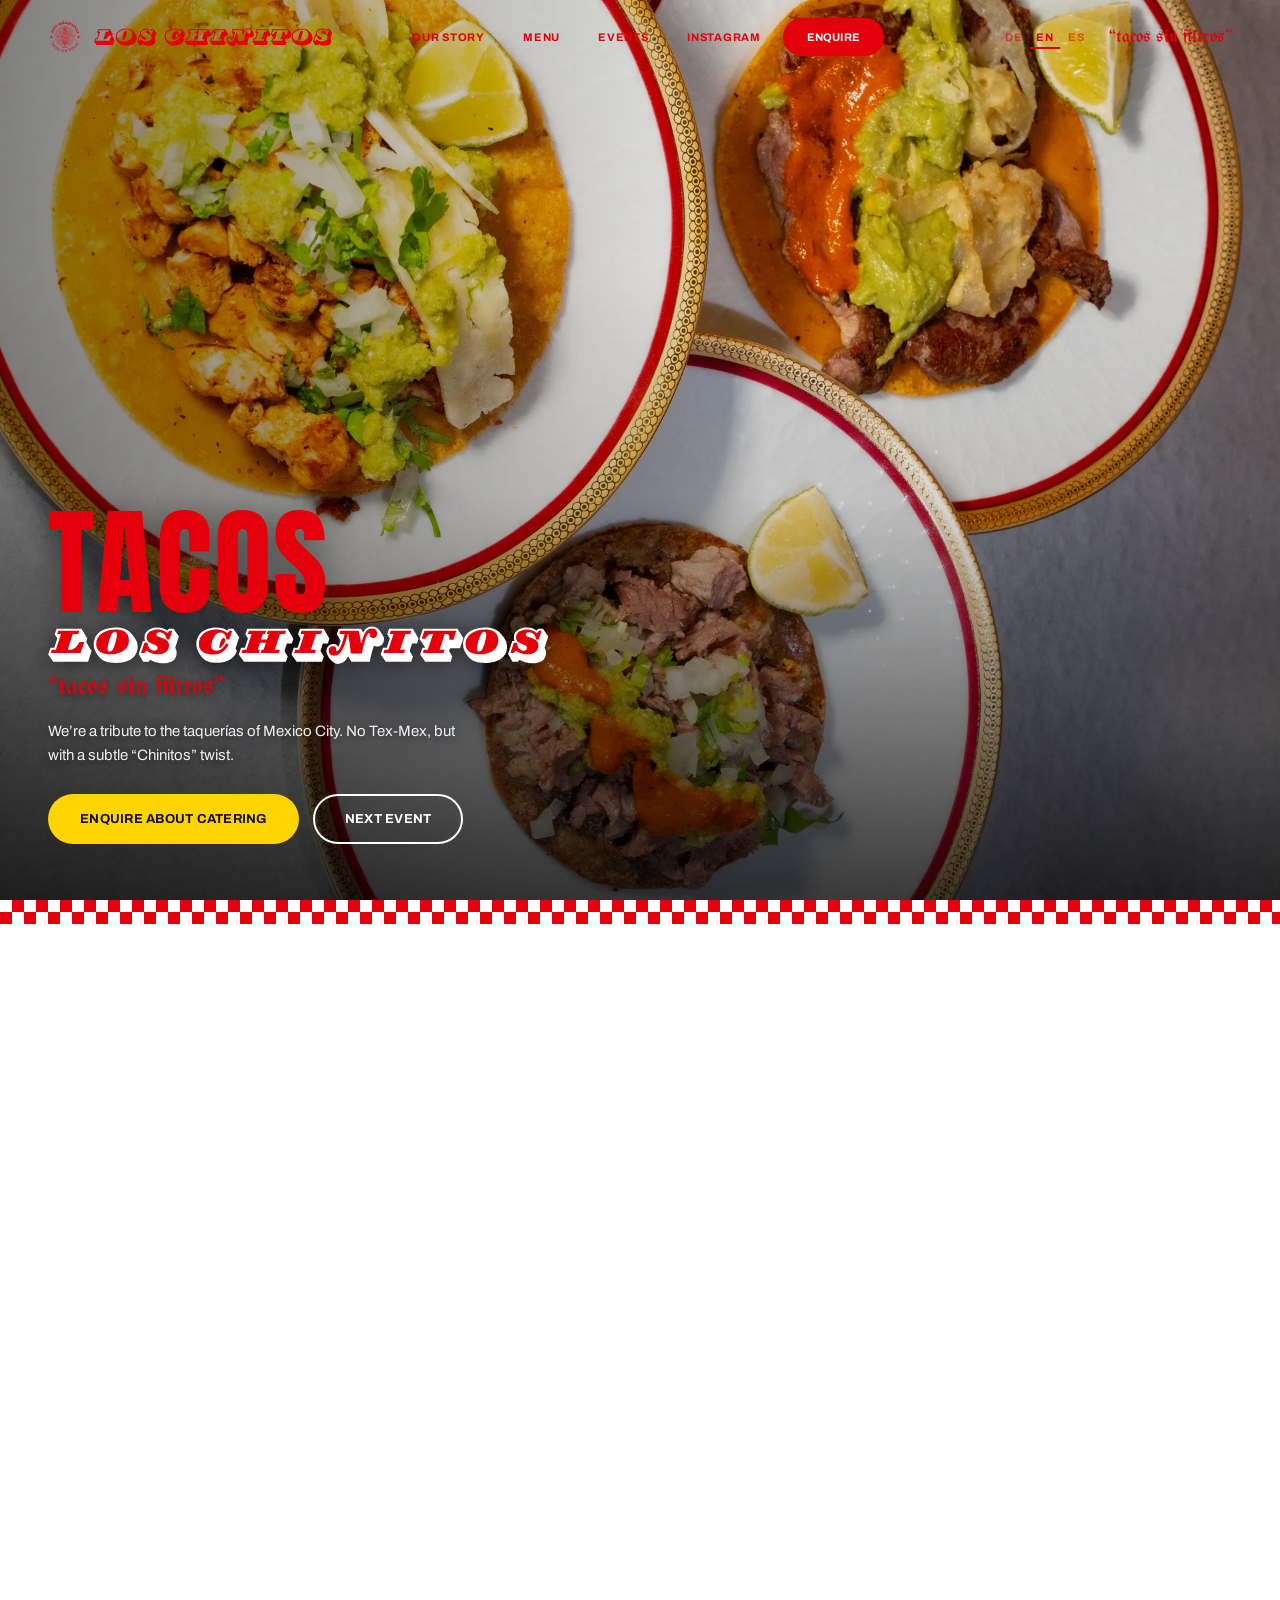
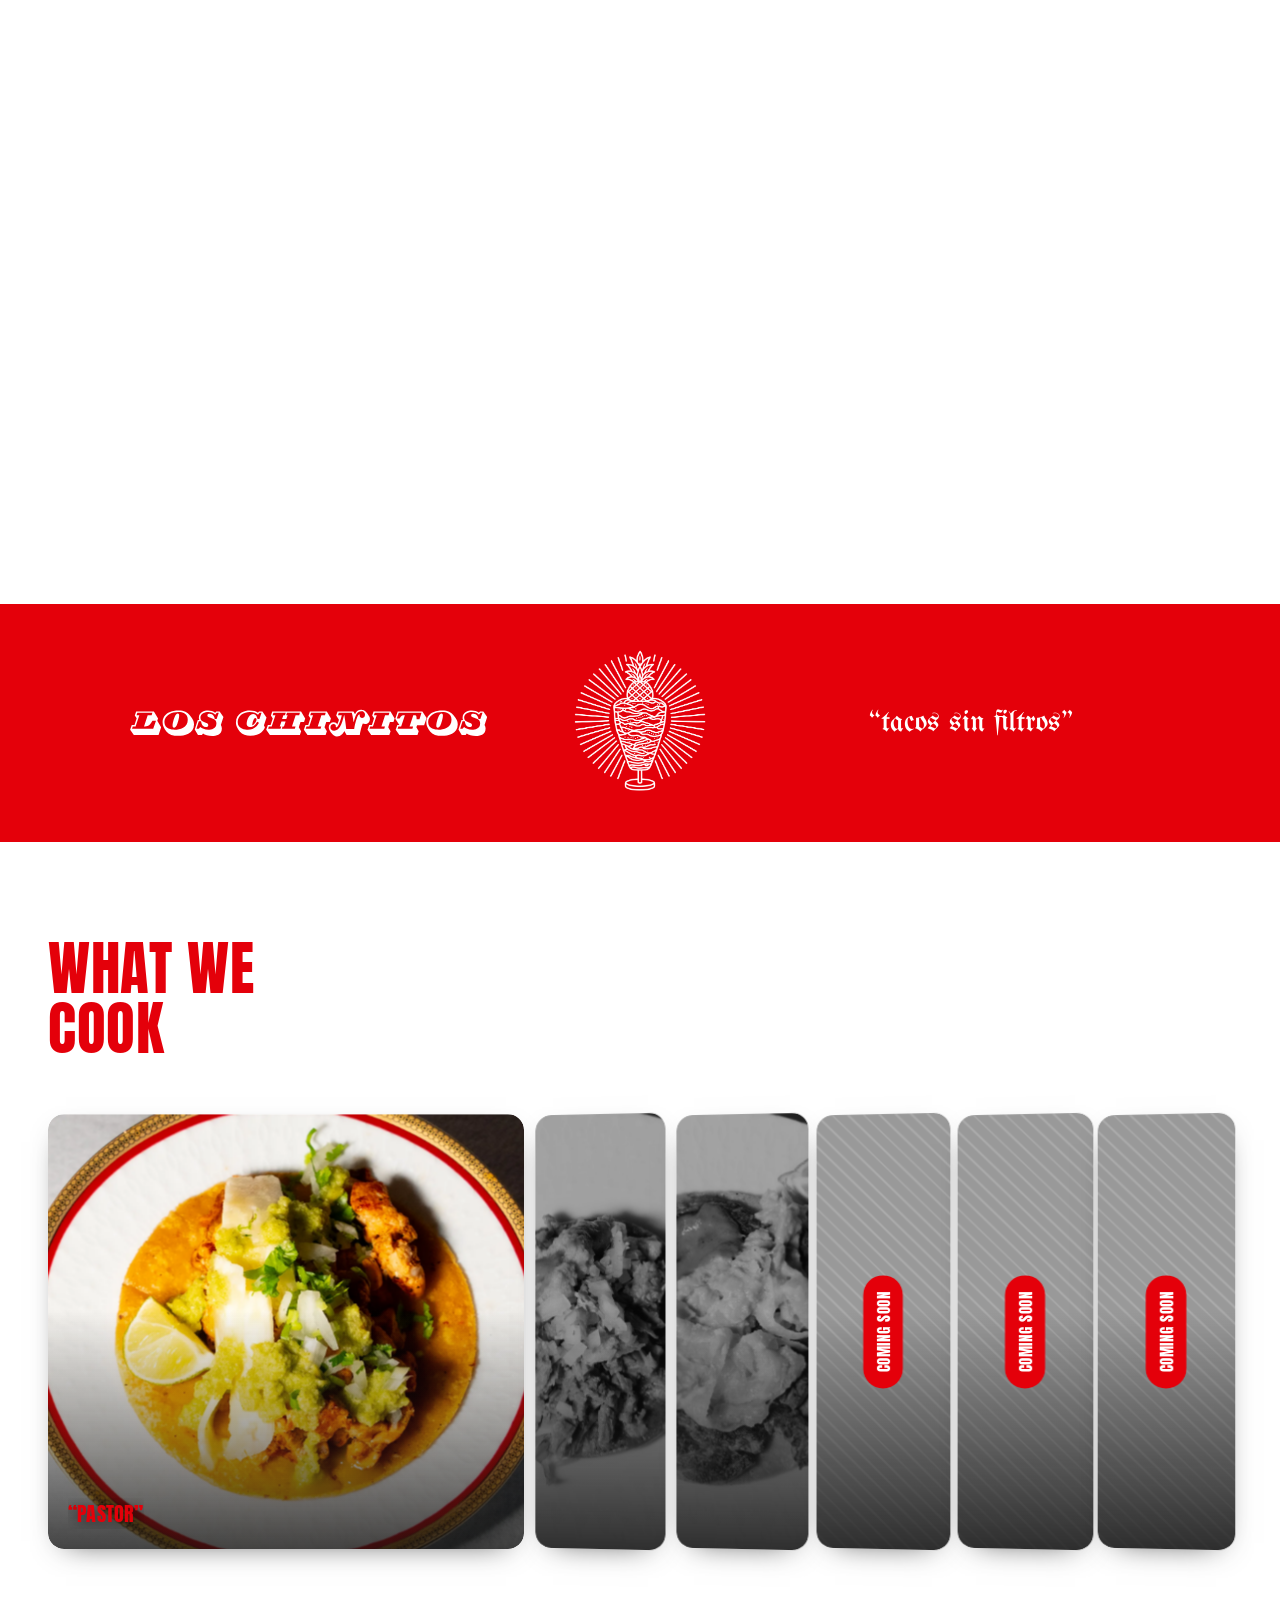
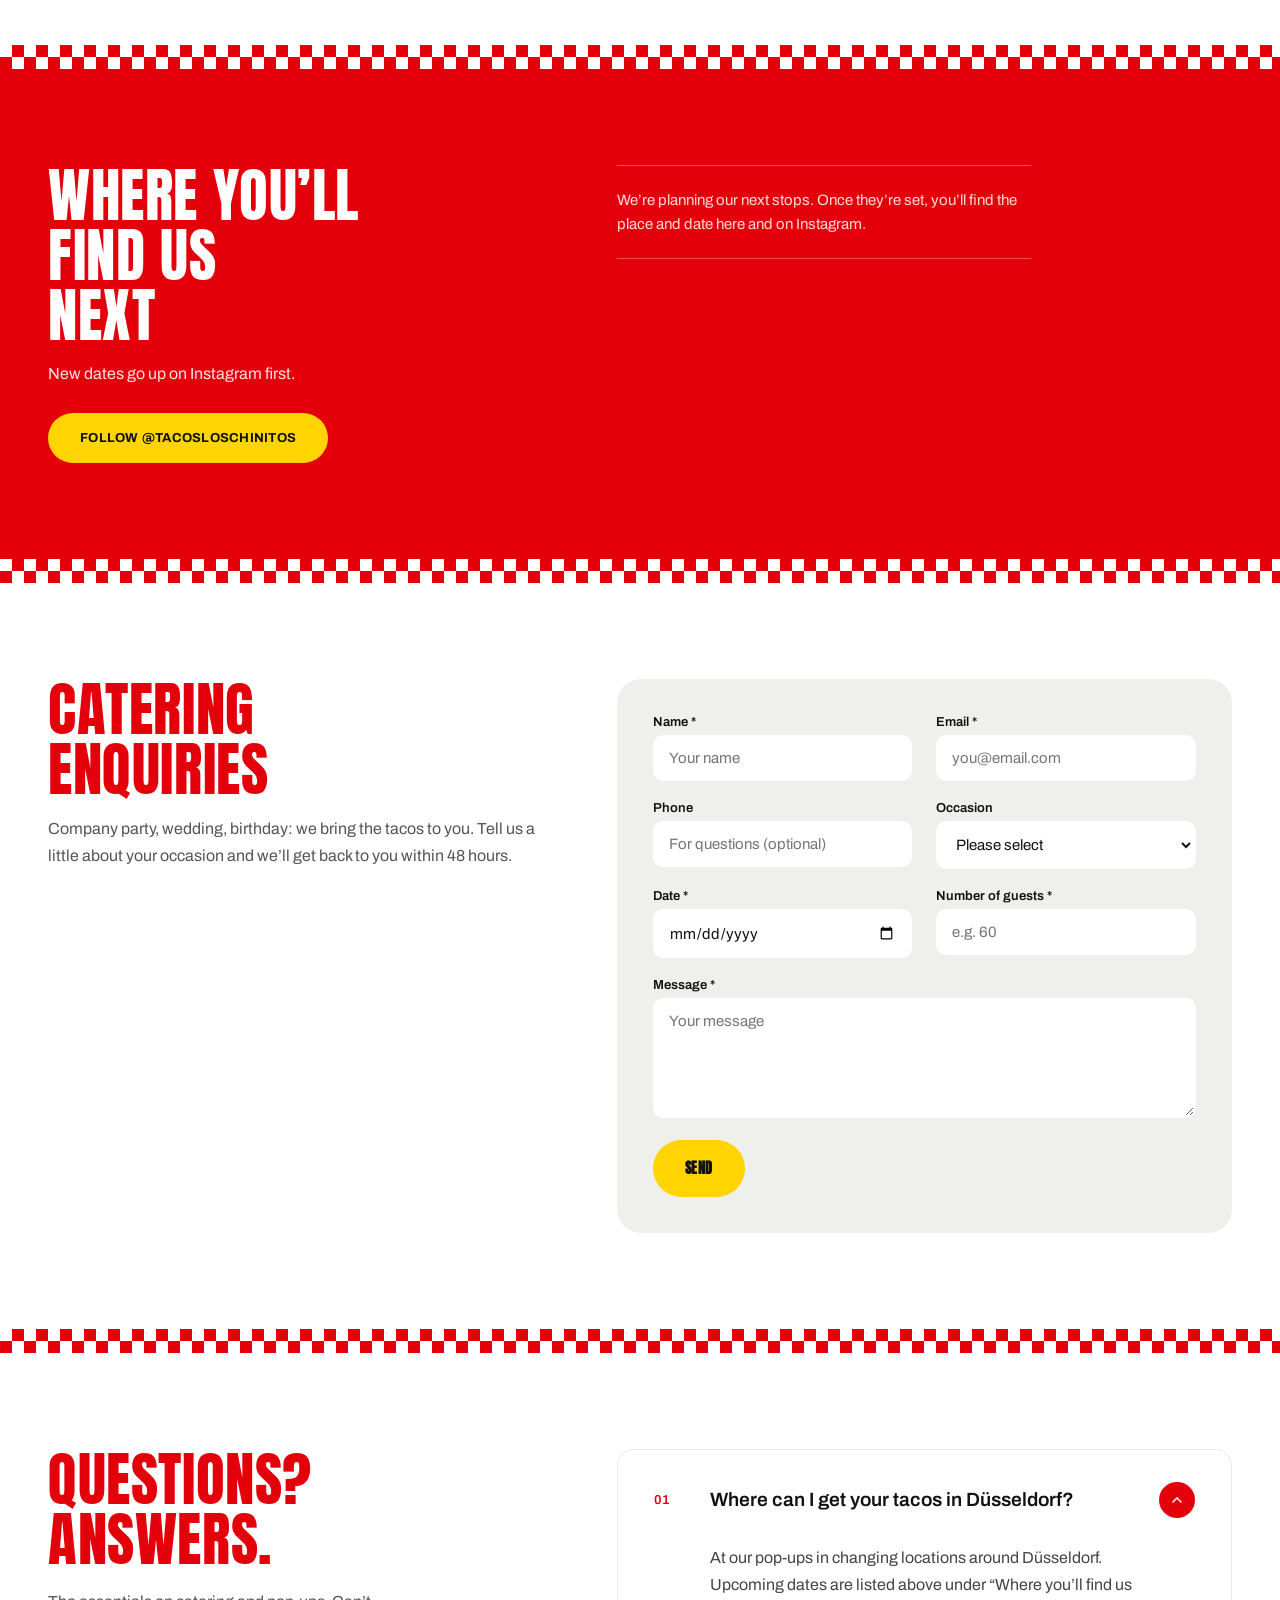
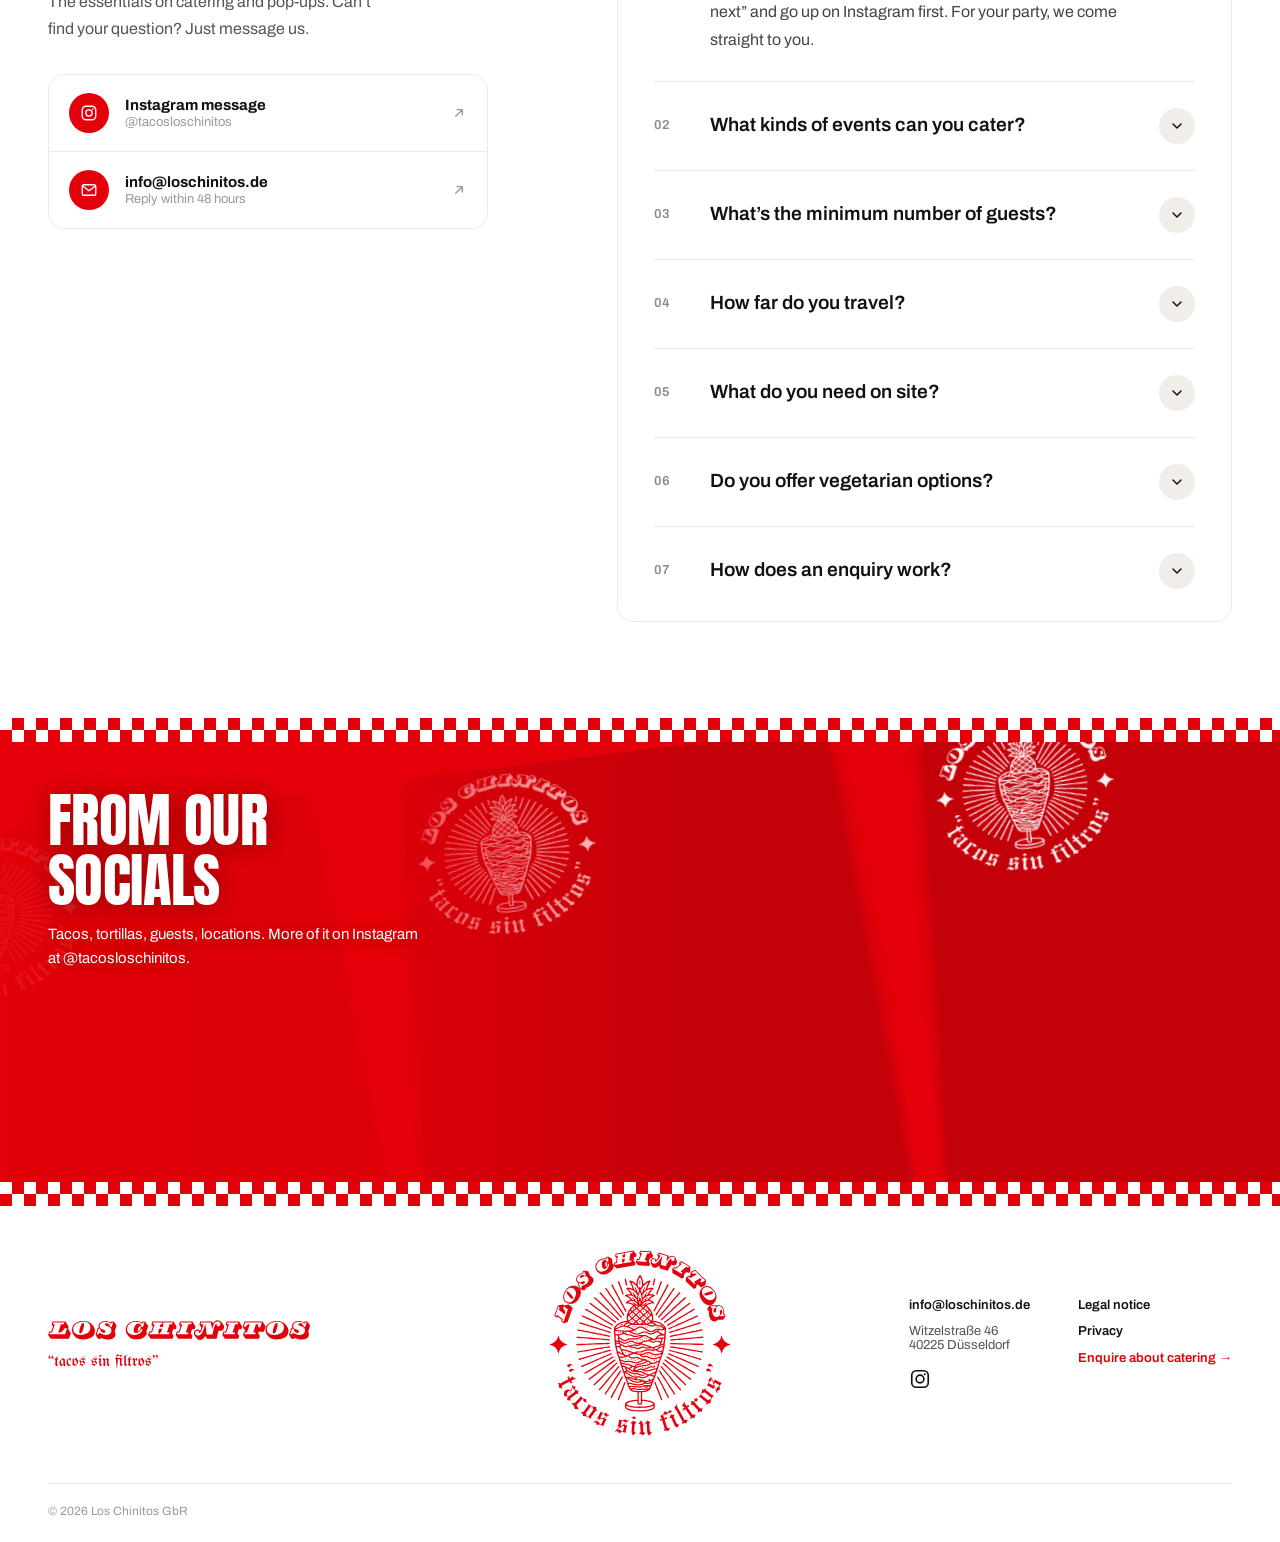
==== en/index.html @ fe1423bf "Taco photo hero and gallery, live events and Instagram, privacy, SEO and EN/ES pages - Hero video re" ====
<!DOCTYPE html>
<!-- GENERATED by tools/build-lang-pages.js from index.html + js/i18n.js. Do not edit by hand. -->

<html lang="en" data-page-lang="en">
<head>
<meta charset="UTF-8" />
<meta name="viewport" content="width=device-width, initial-scale=1.0" />
<title>Tacos in Düsseldorf — Los Chinitos | Pop-ups &amp; Catering</title>
<meta name="description" content="Tacos in Düsseldorf, inspired by the taquerías of Mexico City: Los Chinitos brings al pastor, suadero and ribeye gaonera to pop-ups and to your party. No Tex-Mex. Book catering now." />

<link rel="icon" type="image/svg+xml" href="../logo-icon.svg" />
<link rel="icon" type="image/png" sizes="32x32" href="../favicon-32.png" />
<link rel="apple-touch-icon" sizes="180x180" href="../apple-touch-icon.png" />
<meta name="theme-color" content="#E4000A" />
<link rel="canonical" href="https://loschinitos.de/en/" />
<link rel="alternate" hreflang="de" href="https://loschinitos.de/" />
<link rel="alternate" hreflang="en" href="https://loschinitos.de/en/" />
<link rel="alternate" hreflang="es" href="https://loschinitos.de/es/" />
<link rel="alternate" hreflang="x-default" href="https://loschinitos.de/" />

<meta property="og:type" content="website" />
<meta property="og:locale" content="en_GB" />
<meta property="og:site_name" content="Los Chinitos" />
<meta property="og:title" content="Tacos in Düsseldorf — Los Chinitos | Pop-ups &amp; Catering" />
<meta property="og:description" content="Tacos in Düsseldorf, inspired by the taquerías of Mexico City: Los Chinitos brings al pastor, suadero and ribeye gaonera to pop-ups and to your party. No Tex-Mex. Book catering now." />
<meta property="og:url" content="https://loschinitos.de/en/" />
<meta property="og:image" content="https://loschinitos.de/og-image.png" />
<meta property="og:image:width" content="1200" />
<meta property="og:image:height" content="630" />
<meta property="og:image:alt" content="Los Chinitos — Emblem und Schriftzug auf Rot" />
<meta name="twitter:card" content="summary_large_image" />

<link rel="stylesheet" href="../css/style.css" />
<script type="application/ld+json">
{
 "@context": "https://schema.org",
 "@type": [
  "Organization",
  "FoodEstablishment"
 ],
 "@id": "https://loschinitos.de/#org",
 "name": "Los Chinitos",
 "legalName": "Los Chinitos GbR",
 "slogan": "tacos sin filtros",
 "description": "Tacos in Düsseldorf, inspiriert von den Taquerías in Mexiko-Stadt. Los Chinitos macht Taco-Pop-ups an wechselnden Orten in Düsseldorf und Catering für Firmenfeiern, Hochzeiten und Geburtstage. Ohne Tex-Mex, mit einem subtilen „Chinitos“-Twist. Auf der Karte: Tacos al Pastor, Suadero und Ribeye Gaonera.",
 "url": "https://loschinitos.de/",
 "logo": "https://loschinitos.de/logo-emblem.png",
 "image": "https://loschinitos.de/og-image.png",
 "email": "info@loschinitos.de",
 "address": {
  "@type": "PostalAddress",
  "addressLocality": "Düsseldorf",
  "addressRegion": "NRW",
  "addressCountry": "DE"
 },
 "areaServed": {
  "@type": "City",
  "name": "Düsseldorf"
 },
 "knowsAbout": [
  "Tacos",
  "Tacos al Pastor",
  "Suadero",
  "Mexikanisches Essen",
  "Mexikanisches Street Food",
  "Taco-Catering",
  "Catering in Düsseldorf"
 ],
 "sameAs": [
  "https://www.instagram.com/tacosloschinitos/"
 ],
 "founder": [
  {
   "@type": "Person",
   "name": "Linh Tuan Tran"
  },
  {
   "@type": "Person",
   "name": "Mazlum Lale"
  },
  {
   "@type": "Person",
   "name": "Thanh-Ton Pham"
  }
 ],
 "servesCuisine": [
  "Mexikanisch",
  "Tacos",
  "Street Food"
 ]
}
</script>
<script type="application/ld+json">
{
 "@context": "https://schema.org",
 "@type": "FAQPage",
 "mainEntity": [
  {
   "@type": "Question",
   "name": "Where can I get your tacos in Düsseldorf?",
   "acceptedAnswer": {
    "@type": "Answer",
    "text": "At our pop-ups in changing locations around Düsseldorf. Upcoming dates are listed above under “Where you’ll find us next” and go up on Instagram first. For your party, we come straight to you."
   }
  },
  {
   "@type": "Question",
   "name": "What kinds of events can you cater?",
   "acceptedAnswer": {
    "@type": "Answer",
    "text": "Company parties, weddings, birthdays, festivals and private celebrations. Tell us what you’re planning and we’ll work out which format fits best."
   }
  },
  {
   "@type": "Question",
   "name": "What’s the minimum number of guests?",
   "acceptedAnswer": {
    "@type": "Answer",
    "text": "There’s no fixed minimum. Small get-together or big party: tell us how many guests are coming and we’ll suggest the right format."
   }
  },
  {
   "@type": "Question",
   "name": "How far do you travel?",
   "acceptedAnswer": {
    "@type": "Answer",
    "text": "We’re based in Düsseldorf and happy to come to the surrounding area. For longer distances just ask, and we’ll sort out travel and costs together."
   }
  },
  {
   "@type": "Question",
   "name": "What do you need on site?",
   "acceptedAnswer": {
    "@type": "Answer",
    "text": "A level pitch for our stand, a power connection and access for delivery. We’ll confirm the exact dimensions with you beforehand."
   }
  },
  {
   "@type": "Question",
   "name": "Do you offer vegetarian options?",
   "acceptedAnswer": {
    "@type": "Answer",
    "text": "Yes. Let us know in your enquiry how many guests eat vegetarian and we’ll plan for it from the start."
   }
  },
  {
   "@type": "Question",
   "name": "How does an enquiry work?",
   "acceptedAnswer": {
    "@type": "Answer",
    "text": "Fill in the form and we’ll get back to you within 48 hours with any questions and a quote. If everything fits, we confirm the date in writing."
   }
  }
 ],
 "inLanguage": "en"
}
</script>
</head>
<body id="top">

<div class="loading-wall" id="loading-wall" aria-hidden="true">
  <div class="panel panel-left"></div>
  <div class="panel panel-right"></div>
  <img class="loading-logo" src="../logo-icon.svg" alt="" />
</div>
<script>
  (function () {
    try {
      if (sessionStorage.getItem('lc-nav-home') === '1') {
        document.getElementById('loading-wall').classList.add('is-closed');
        sessionStorage.removeItem('lc-nav-home');
        window.__lcRevealWall = true;
      }
    } catch (e) { /* noop */ }
  })();
</script>

<header class="nav" id="site-nav">
  <div class="nav-inner">
    <a href="#top" class="nav-brand" aria-label="Los Chinitos — back to top" data-i18n-aria-label="nav.toTop">
      <img class="logo-icon" src="../logo-icon.svg" alt="" />
      <img class="logo-wordmark" src="../logo-wordmark.svg" alt="Los Chinitos" />
    </a>

    <div class="nav-center">
      <ul class="nav-links">
        <li><a href="#story" data-i18n="nav.story">Our story</a></li>
        <li><a href="#produkte" data-i18n="nav.products">Menu</a></li>
        <li><a href="#events" data-i18n="nav.events">Events</a></li>
        <li><a href="https://www.instagram.com/tacosloschinitos/" target="_blank" rel="noopener">Instagram</a></li>
      </ul>

      <div class="nav-cta">
        <a href="#anfragen" class="btn btn-anfragen" data-i18n="nav.cta">Enquire</a>
      </div>
    </div>

    <div class="nav-right">
      <div class="lang-switch hide-on-mobile" role="group" aria-label="Language" data-i18n-aria-label="lang.label">
        <button type="button" data-lang="de" aria-pressed="true">DE</button>
        <button type="button" data-lang="en" aria-pressed="false">EN</button>
        <button type="button" data-lang="es" aria-pressed="false">ES</button>
      </div>
      <span class="nav-tagline script-tag quoted">tacos sin filtros</span>
      <button class="nav-toggle" aria-label="Open menu" data-i18n-aria-label="nav.menuOpen" aria-expanded="false">
        <span></span><span></span><span></span>
      </button>
    </div>
  </div>

  <nav class="nav-mobile-panel" aria-label="Mobile navigation" data-i18n-aria-label="nav.mobile">
    <a href="#story" data-i18n="nav.story">Our story</a>
    <a href="#produkte" data-i18n="nav.products">Menu</a>
    <a href="#events" data-i18n="nav.events">Events</a>
    <a href="https://www.instagram.com/tacosloschinitos/" target="_blank" rel="noopener">Instagram</a>
    <a href="#anfragen" class="btn btn-white" data-i18n="nav.cta">Enquire</a>
    <div class="lang-switch" role="group" aria-label="Language" data-i18n-aria-label="lang.label">
      <button type="button" data-lang="de" aria-pressed="true">DE</button>
      <button type="button" data-lang="en" aria-pressed="false">EN</button>
      <button type="button" data-lang="es" aria-pressed="false">ES</button>
    </div>
  </nav>
</header>

<!-- ============ HERO ============ -->
<section class="hero" id="hero">
  <picture>
    <source media="(max-width: 700px)" srcset="../hero-tacos-mobile.webp" />
    <img class="hero-media" src="../hero-tacos.webp" alt="Three tacos seen from above on red-rimmed china plates: taco al pastor, ribeye gaonera and suadero with onion, cilantro, salsa and lime – Los Chinitos, tacos from Düsseldorf" data-i18n-alt="img.hero" width="2400" height="1350" fetchpriority="high" />
  </picture>
  <div class="hero-scrim"></div>
  <div class="hero-inner">
    <div class="hero-card">
      <!-- one H1 = "Tacos – Los Chinitos": headline word + wordmark, same look as before -->
      <h1 class="hero-title"><span class="hero-title-main">TACOS</span><img class="hero-wordmark" src="../logo-wordmark-inverse.svg" alt="– Los Chinitos" /></h1>
      <span class="hero-tagline script-tag quoted">tacos sin filtros</span>
      <p data-i18n="hero.text">We’re a tribute to the taquerías of Mexico City. No Tex-Mex, but with a subtle “Chinitos” twist.</p>
      <div class="hero-actions">
        <a href="#anfragen" class="btn btn-yellow" data-i18n="hero.ctaCatering">Enquire about catering</a>
        <a href="#events" class="btn btn-outline-white" data-i18n="hero.ctaEvent">Next event</a>
      </div>
    </div>
  </div>
</section>

<div id="story" class="divider" role="presentation"></div>

<!-- ============ STORY ============ -->
<div id="story-container">
  <div id="story-sticky">
    <div class="story-inner">
      <div class="story-grid">

        <div class="story-badge-slot">
          <div class="story-badge" data-badge="left">
            <div class="story-badge-inner">
              <div class="story-badge-pulse">
                <img src="../logo-rays.svg" alt="" />
                <img src="../logo-trompo.svg" alt="" />
              </div>
              <img src="../logo-ring.svg" alt="" class="story-badge-ring cw" />
            </div>
          </div>
          <div class="story-text" data-story="left">
            <h2 data-i18n="story.leftH">It didn’t start with a business plan</h2>
            <p data-i18n="story.leftP">It all began in Mexico’s capital, Ciudad de México. On a Monday lunchtime at the Mercado de La Merced. With three tacos al pastor each. The very first bite won us over so completely that we knew we had to share it with you.</p>
          </div>
        </div>

        <div class="story-img-block" data-story="img">
          <img src="../founders-story.webp" loading="lazy" decoding="async" width="1600" height="2000" alt="The three founders of Los Chinitos, Toni, Linh and Mato, in front of red rays and the lettering “We are Los Chinitos”" data-i18n-alt="story.imgAlt" />
          <div class="story-names">
            <span class="quoted">TONI</span>
            <span class="quoted">LINH</span>
            <span class="quoted">MATO</span>
          </div>
        </div>

        <div class="story-badge-slot">
          <div class="story-badge" data-badge="right">
            <div class="story-badge-inner">
              <div class="story-badge-pulse">
                <img src="../logo-rays.svg" alt="" />
                <img src="../logo-trompo.svg" alt="" />
              </div>
              <img src="../logo-ring.svg" alt="" class="story-badge-ring ccw" />
            </div>
          </div>
          <div class="story-text" data-story="right">
            <h2 data-i18n-html="story.rightH">In this city they called us <span class="quoted">CHINITOS</span></h2>
            <p data-i18n="story.rightP1">In Mexico, people with East Asian features are often jokingly called “chinitos”. It isn’t meant as an insult but as friendly teasing — almost a sign of belonging. Chinito became “compa”, and “compa” became “hermano”.</p>
            <p data-i18n="story.rightP2">Travelling through Mexico we didn’t just learn a huge amount about tacos — we were welcomed with open arms everywhere we went, and that has shaped us to this day. It’s exactly this warmth we want to pass on to you, in the form of our tacos.</p>
          </div>
        </div>

      </div>
    </div>
  </div>
</div>

<!-- ============ BRAND BAND ============ -->
<section class="brand-band">
  <div class="container">
    <div class="brand-band-item wordmark">
      <img src="../logo-wordmark.svg" alt="Los Chinitos" loading="lazy" />
    </div>
    <div class="brand-band-item emblem">
      <img src="../logo-emblem.webp" width="480" height="511" alt="Los Chinitos emblem: a trompo topped with a pineapple in a ring of rays" data-i18n-alt="img.emblem" loading="lazy" />
    </div>
    <div class="brand-band-item tagline-item">
      <span class="script-tag quoted">tacos sin filtros</span>
    </div>
  </div>
</section>

<!-- ============ PRODUKTE ============ -->
<section class="section-pad" id="produkte">
  <div class="container">
    <div class="produkte-intro">
      <h2 data-i18n-html="products.h">What we<br />cook</h2>
    </div>

    <div class="accordion-gallery" role="list" aria-label="Our menu" data-i18n-aria-label="products.galleryAria"
         data-default-index="0" data-expand-ratio="0.42" data-parallax="0.5" data-tilt="8" data-trigger="hover">
      <div class="ag-panel" role="listitem" tabindex="0" aria-label="Pastor">
        <span class="ag-panel__frame">
          <span class="ag-panel__media"><img src="../taco_pastor.webp" alt="Taco al pastor by Los Chinitos: marinated meat on a corn tortilla with onion, cilantro, green salsa and lime" data-i18n-alt="img.pastor" loading="lazy" draggable="false" /></span>
          <span class="ag-panel__overlay" aria-hidden="true"></span>
          <span class="ag-panel__dim" aria-hidden="true"></span>
        </span>
        <span class="ag-panel__label" aria-hidden="true"><span class="ag-panel__text quoted">Pastor</span></span>
      </div>
      <div class="ag-panel" role="listitem" tabindex="0" aria-label="Suadero">
        <span class="ag-panel__frame">
          <span class="ag-panel__media"><img src="../taco_suadero.webp" alt="Taco de suadero by Los Chinitos: tender, finely chopped beef on a corn tortilla with onion, cilantro, salsa and lime" data-i18n-alt="img.suadero" loading="lazy" draggable="false" /></span>
          <span class="ag-panel__overlay" aria-hidden="true"></span>
          <span class="ag-panel__dim" aria-hidden="true"></span>
        </span>
        <span class="ag-panel__label" aria-hidden="true"><span class="ag-panel__text quoted">Suadero</span></span>
      </div>
      <div class="ag-panel" role="listitem" tabindex="0" aria-label="Ribeye Gaonera">
        <span class="ag-panel__frame">
          <span class="ag-panel__media"><img src="../taco_ribeye.webp" alt="Taco de ribeye gaonera by Los Chinitos: ribeye steak on a corn tortilla with guacamole, salsa roja, grilled onions and lime" data-i18n-alt="img.ribeye" loading="lazy" draggable="false" /></span>
          <span class="ag-panel__overlay" aria-hidden="true"></span>
          <span class="ag-panel__dim" aria-hidden="true"></span>
        </span>
        <span class="ag-panel__label" aria-hidden="true"><span class="ag-panel__text quoted">Ribeye Gaonera</span></span>
      </div>
      <div class="ag-panel ag-panel--placeholder" role="listitem" tabindex="0" aria-label="Hongos al Ajillo">
        <span class="ag-panel__frame">
          <span class="ag-panel__media placeholder-fill"></span>
          <span class="ag-panel__soon" data-i18n="products.soon">Coming soon</span>
          <span class="ag-panel__overlay" aria-hidden="true"></span>
          <span class="ag-panel__dim" aria-hidden="true"></span>
        </span>
        <span class="ag-panel__label" aria-hidden="true"><span class="ag-panel__text quoted">Hongos al Ajillo</span></span>
      </div>
      <div class="ag-panel ag-panel--placeholder" role="listitem" tabindex="0" aria-label="Quesadilla">
        <span class="ag-panel__frame">
          <span class="ag-panel__media placeholder-fill"></span>
          <span class="ag-panel__soon" data-i18n="products.soon">Coming soon</span>
          <span class="ag-panel__overlay" aria-hidden="true"></span>
          <span class="ag-panel__dim" aria-hidden="true"></span>
        </span>
        <span class="ag-panel__label" aria-hidden="true"><span class="ag-panel__text quoted">Quesadilla</span></span>
      </div>
      <div class="ag-panel ag-panel--placeholder" role="listitem" tabindex="0" aria-label="Salsas">
        <span class="ag-panel__frame">
          <span class="ag-panel__media placeholder-fill"></span>
          <span class="ag-panel__soon" data-i18n="products.soon">Coming soon</span>
          <span class="ag-panel__overlay" aria-hidden="true"></span>
          <span class="ag-panel__dim" aria-hidden="true"></span>
        </span>
        <span class="ag-panel__label" aria-hidden="true"><span class="ag-panel__text quoted">Salsas</span></span>
      </div>
    </div>
  </div>
</section>

<div class="divider" role="presentation"></div>

<!-- ============ EVENTS ============ -->
<section class="events-section section-pad" id="events">
  <div class="container">
    <div class="events-grid">
      <div class="events-left">
        <h2 data-i18n-html="events.h">Where you’ll<br />find us<br />next</h2>
        <p data-i18n="events.p">New dates go up on Instagram first.</p>
        <a href="https://www.instagram.com/tacosloschinitos/" target="_blank" rel="noopener" class="btn btn-yellow" data-i18n="events.follow">Follow @tacosloschinitos</a>
      </div>

      <div class="events-right" id="events-list" aria-live="polite">
        <p class="events-empty" data-i18n="events.empty">We’re planning our next stops. Once they’re set, you’ll find the place and date here and on Instagram.</p>
      </div>
    </div>
  </div>
</section>

<div class="divider" role="presentation"></div>

<!-- ============ ANFRAGEN ============ -->
<section class="section-pad" id="anfragen">
  <div class="container">
    <div class="anfragen-grid">
      <div class="anfragen-left">
        <h2 data-i18n-html="inquiry.h">Catering<br />enquiries</h2>
        <p data-i18n="inquiry.p">Company party, wedding, birthday: we bring the tacos to you. Tell us a little about your occasion and we’ll get back to you within 48 hours.</p>
      </div>

      <div class="form-card">
        <form id="anfragen-form" name="catering" method="POST" action="/danke.html" data-netlify="true" netlify-honeypot="_gotcha" novalidate>
          <input type="hidden" name="form-name" value="catering" />
          <input type="text" name="_gotcha" style="position:absolute; left:-9999px" tabindex="-1" autocomplete="off" aria-hidden="true" />
          <div class="form-grid">
            <div class="form-field">
              <label for="f-name" data-i18n="form.name">Name *</label>
              <input type="text" id="f-name" name="name" placeholder="Your name" data-i18n-placeholder="form.namePh" required />
              <span class="form-error" data-i18n="form.nameErr">Please enter your name.</span>
            </div>

            <div class="form-field">
              <label for="f-email" data-i18n="form.email">Email *</label>
              <input type="email" id="f-email" name="email" placeholder="you@email.com" data-i18n-placeholder="form.emailPh" autocomplete="email" required />
              <span class="form-error" data-i18n="form.emailErr">Please enter a valid email address.</span>
            </div>

            <div class="form-field">
              <label for="f-telefon" data-i18n="form.phone">Phone</label>
              <input type="tel" id="f-telefon" name="telefon" placeholder="For questions (optional)" data-i18n-placeholder="form.phonePh" autocomplete="tel" />
            </div>

            <div class="form-field">
              <label for="f-anlass" data-i18n="form.occasion">Occasion</label>
              <select id="f-anlass" name="anlass">
                <option value="" data-i18n="form.select">Please select</option>
                <option value="Firmenfeier" data-i18n="form.optCompany">Company party</option>
                <option value="Hochzeit" data-i18n="form.optWedding">Wedding</option>
                <option value="Geburtstag" data-i18n="form.optBirthday">Birthday</option>
                <option value="Sonstiges" data-i18n="form.optOther">Other</option>
              </select>
            </div>

            <div class="form-field">
              <label for="f-datum" data-i18n="form.date">Date *</label>
              <input type="date" id="f-datum" name="datum" required />
              <span class="form-error" data-i18n="form.dateErr">Please choose a date.</span>
            </div>

            <div class="form-field">
              <label for="f-personen" data-i18n="form.guests">Number of guests *</label>
              <input type="number" id="f-personen" name="personen" min="1" placeholder="e.g. 60" data-i18n-placeholder="form.guestsPh" required />
              <span class="form-error" data-i18n="form.guestsErr">Please enter the number of guests.</span>
            </div>

            <div class="form-field full">
              <label for="f-nachricht" data-i18n="form.message">Message *</label>
              <textarea id="f-nachricht" name="nachricht" placeholder="Your message" data-i18n-placeholder="form.messagePh" required></textarea>
              <span class="form-error" data-i18n="form.messageErr">Please tell us briefly what it’s about.</span>
            </div>
          </div>

          <p class="form-summary" data-i18n="form.summary">Please fill in the highlighted fields.</p>

          <div class="form-footer">
            <button type="submit" class="btn btn-yellow" data-i18n="form.submit">Send</button>
            <span class="form-status"></span>
          </div>
        </form>
      </div>
    </div>
  </div>
</section>

<div class="divider" role="presentation"></div>

<!-- ============ FAQ ============ -->
<section class="section-pad" id="faq">
  <div class="container faq-grid">
    <div class="faq-intro">
      <h2 data-i18n="faq.h">Questions? Answers.</h2>
      <p class="faq-lead" data-i18n="faq.intro">The essentials on catering and pop-ups. Can’t find your question? Just message us.</p>

      <div class="faq-contacts">
        <a class="faq-contact" href="https://ig.me/m/tacosloschinitos" target="_blank" rel="noopener">
          <span class="faq-contact-icon" aria-hidden="true"><svg viewBox="0 0 24 24" width="18" height="18" fill="none" stroke="currentColor" stroke-width="1.8"><rect x="3" y="3" width="18" height="18" rx="5"/><circle cx="12" cy="12" r="4.2"/><circle cx="17.2" cy="6.8" r="1.1" fill="currentColor" stroke="none"/></svg></span>
          <span class="faq-contact-text"><strong data-i18n="faq.igTitle">Instagram message</strong><span data-i18n="faq.igSub">@tacosloschinitos</span></span>
          <svg class="faq-contact-arrow" viewBox="0 0 24 24" width="16" height="16" fill="none" stroke="currentColor" stroke-width="2" stroke-linecap="round" stroke-linejoin="round" aria-hidden="true"><path d="M7 17L17 7M9 7h8v8"/></svg>
        </a>
        <a class="faq-contact" href="mailto:info@loschinitos.de">
          <span class="faq-contact-icon" aria-hidden="true"><svg viewBox="0 0 24 24" width="18" height="18" fill="none" stroke="currentColor" stroke-width="1.8" stroke-linejoin="round"><rect x="3" y="5" width="18" height="14" rx="2.5"/><path d="M4 7l8 6 8-6"/></svg></span>
          <span class="faq-contact-text"><strong>info@loschinitos.de</strong><span data-i18n="faq.mailSub">Reply within 48 hours</span></span>
          <svg class="faq-contact-arrow" viewBox="0 0 24 24" width="16" height="16" fill="none" stroke="currentColor" stroke-width="2" stroke-linecap="round" stroke-linejoin="round" aria-hidden="true"><path d="M7 17L17 7M9 7h8v8"/></svg>
        </a>
      </div>
    </div>

    <div class="faq-list">
      <div class="faq-item is-open">
        <h3 class="faq-q">
          <button type="button" id="faq-q1" aria-expanded="true" aria-controls="faq-a1">
            <span class="faq-num" aria-hidden="true">01</span>
            <span class="faq-q-text" data-i18n="faq.q1">Where can I get your tacos in Düsseldorf?</span>
            <span class="faq-toggle" aria-hidden="true"><svg viewBox="0 0 24 24" width="16" height="16" fill="none" stroke="currentColor" stroke-width="2.2" stroke-linecap="round" stroke-linejoin="round"><path d="M6 9l6 6 6-6"/></svg></span>
          </button>
        </h3>
        <div class="faq-a" id="faq-a1" role="region" aria-labelledby="faq-q1">
          <div class="faq-a-inner"><p data-i18n="faq.a1">At our pop-ups in changing locations around Düsseldorf. Upcoming dates are listed above under “Where you’ll find us next” and go up on Instagram first. For your party, we come straight to you.</p></div>
        </div>
      </div>
      <div class="faq-item">
        <h3 class="faq-q">
          <button type="button" id="faq-q2" aria-expanded="false" aria-controls="faq-a2">
            <span class="faq-num" aria-hidden="true">02</span>
            <span class="faq-q-text" data-i18n="faq.q2">What kinds of events can you cater?</span>
            <span class="faq-toggle" aria-hidden="true"><svg viewBox="0 0 24 24" width="16" height="16" fill="none" stroke="currentColor" stroke-width="2.2" stroke-linecap="round" stroke-linejoin="round"><path d="M6 9l6 6 6-6"/></svg></span>
          </button>
        </h3>
        <div class="faq-a" id="faq-a2" role="region" aria-labelledby="faq-q2">
          <div class="faq-a-inner"><p data-i18n="faq.a2">Company parties, weddings, birthdays, festivals and private celebrations. Tell us what you’re planning and we’ll work out which format fits best.</p></div>
        </div>
      </div>
      <div class="faq-item">
        <h3 class="faq-q">
          <button type="button" id="faq-q3" aria-expanded="false" aria-controls="faq-a3">
            <span class="faq-num" aria-hidden="true">03</span>
            <span class="faq-q-text" data-i18n="faq.q3">What’s the minimum number of guests?</span>
            <span class="faq-toggle" aria-hidden="true"><svg viewBox="0 0 24 24" width="16" height="16" fill="none" stroke="currentColor" stroke-width="2.2" stroke-linecap="round" stroke-linejoin="round"><path d="M6 9l6 6 6-6"/></svg></span>
          </button>
        </h3>
        <div class="faq-a" id="faq-a3" role="region" aria-labelledby="faq-q3">
          <div class="faq-a-inner"><p data-i18n="faq.a3">There’s no fixed minimum. Small get-together or big party: tell us how many guests are coming and we’ll suggest the right format.</p></div>
        </div>
      </div>
      <div class="faq-item">
        <h3 class="faq-q">
          <button type="button" id="faq-q4" aria-expanded="false" aria-controls="faq-a4">
            <span class="faq-num" aria-hidden="true">04</span>
            <span class="faq-q-text" data-i18n="faq.q4">How far do you travel?</span>
            <span class="faq-toggle" aria-hidden="true"><svg viewBox="0 0 24 24" width="16" height="16" fill="none" stroke="currentColor" stroke-width="2.2" stroke-linecap="round" stroke-linejoin="round"><path d="M6 9l6 6 6-6"/></svg></span>
          </button>
        </h3>
        <div class="faq-a" id="faq-a4" role="region" aria-labelledby="faq-q4">
          <div class="faq-a-inner"><p data-i18n="faq.a4">We’re based in Düsseldorf and happy to come to the surrounding area. For longer distances just ask, and we’ll sort out travel and costs together.</p></div>
        </div>
      </div>
      <div class="faq-item">
        <h3 class="faq-q">
          <button type="button" id="faq-q5" aria-expanded="false" aria-controls="faq-a5">
            <span class="faq-num" aria-hidden="true">05</span>
            <span class="faq-q-text" data-i18n="faq.q5">What do you need on site?</span>
            <span class="faq-toggle" aria-hidden="true"><svg viewBox="0 0 24 24" width="16" height="16" fill="none" stroke="currentColor" stroke-width="2.2" stroke-linecap="round" stroke-linejoin="round"><path d="M6 9l6 6 6-6"/></svg></span>
          </button>
        </h3>
        <div class="faq-a" id="faq-a5" role="region" aria-labelledby="faq-q5">
          <div class="faq-a-inner"><p data-i18n="faq.a5">A level pitch for our stand, a power connection and access for delivery. We’ll confirm the exact dimensions with you beforehand.</p></div>
        </div>
      </div>
      <div class="faq-item">
        <h3 class="faq-q">
          <button type="button" id="faq-q6" aria-expanded="false" aria-controls="faq-a6">
            <span class="faq-num" aria-hidden="true">06</span>
            <span class="faq-q-text" data-i18n="faq.q6">Do you offer vegetarian options?</span>
            <span class="faq-toggle" aria-hidden="true"><svg viewBox="0 0 24 24" width="16" height="16" fill="none" stroke="currentColor" stroke-width="2.2" stroke-linecap="round" stroke-linejoin="round"><path d="M6 9l6 6 6-6"/></svg></span>
          </button>
        </h3>
        <div class="faq-a" id="faq-a6" role="region" aria-labelledby="faq-q6">
          <div class="faq-a-inner"><p data-i18n="faq.a6">Yes. Let us know in your enquiry how many guests eat vegetarian and we’ll plan for it from the start.</p></div>
        </div>
      </div>
      <div class="faq-item">
        <h3 class="faq-q">
          <button type="button" id="faq-q7" aria-expanded="false" aria-controls="faq-a7">
            <span class="faq-num" aria-hidden="true">07</span>
            <span class="faq-q-text" data-i18n="faq.q7">How does an enquiry work?</span>
            <span class="faq-toggle" aria-hidden="true"><svg viewBox="0 0 24 24" width="16" height="16" fill="none" stroke="currentColor" stroke-width="2.2" stroke-linecap="round" stroke-linejoin="round"><path d="M6 9l6 6 6-6"/></svg></span>
          </button>
        </h3>
        <div class="faq-a" id="faq-a7" role="region" aria-labelledby="faq-q7">
          <div class="faq-a-inner"><p data-i18n="faq.a7">Fill in the form and we’ll get back to you within 48 hours with any questions and a quote. If everything fits, we confirm the date in writing.</p></div>
        </div>
      </div>
    </div>
  </div>
</section>

<div class="divider" role="presentation"></div>

<!-- ============ SOCIAL WALL ============ -->
<section class="social-wall-section">
  <div class="social-wall">
    <div class="social-col">
      <div class="social-track" style="animation:lc-scroll-up 26s linear infinite;animation-delay:-4s">
        <div class="social-tile"><span>IG 01</span></div>
        <div class="social-tile"><span>IG 02</span></div>
        <div class="social-tile"><span>IG 03</span></div>
        <div class="social-tile"><span>IG 04</span></div>
        <div class="social-tile"><span>IG 05</span></div>
        <div class="social-tile"><span>IG 06</span></div>
      </div>
    </div>
    <div class="social-col">
      <div class="social-track" style="animation:lc-scroll-down 32s linear infinite;animation-delay:-12s">
        <div class="social-tile"><span>IG 07</span></div>
        <div class="social-tile"><span>IG 08</span></div>
        <div class="social-tile"><span>IG 09</span></div>
        <div class="social-tile"><span>IG 01</span></div>
        <div class="social-tile"><span>IG 02</span></div>
        <div class="social-tile"><span>IG 03</span></div>
      </div>
    </div>
    <div class="social-col">
      <div class="social-track" style="animation:lc-scroll-up 29s linear infinite;animation-delay:-18s">
        <div class="social-tile"><span>IG 04</span></div>
        <div class="social-tile"><span>IG 05</span></div>
        <div class="social-tile"><span>IG 06</span></div>
        <div class="social-tile"><span>IG 07</span></div>
        <div class="social-tile"><span>IG 08</span></div>
        <div class="social-tile"><span>IG 09</span></div>
      </div>
    </div>
  </div>

  <div class="social-wall-copy">
    <h2 data-i18n-html="social.h">From our<br />socials</h2>
    <p data-i18n="social.p">Tacos, tortillas, guests, locations. More of it on Instagram at @tacosloschinitos.</p>
  </div>
</section>

<div class="divider" role="presentation"></div>

<!-- ============ FOOTER ============ -->
<footer class="site-footer">
  <div class="container">
    <div class="footer-top">
      <div class="footer-brand">
        <img class="logo-wordmark" src="../logo-wordmark.svg" alt="Los Chinitos" />
        <span class="script-tag quoted">tacos sin filtros</span>
      </div>

      <div class="footer-emblem">
        <img class="logo-icon" src="../logo-icon.svg" alt="" />
      </div>

      <div class="footer-cols">
        <div class="footer-col">
          <a href="mailto:info@loschinitos.de">info@loschinitos.de</a>
          <span>Witzelstraße 46<br />40225 Düsseldorf</span>
          <a class="footer-social" href="https://www.instagram.com/tacosloschinitos/" target="_blank" rel="noopener" aria-label="Instagram">
            <svg width="22" height="22" viewBox="0 0 24 24" fill="none" stroke="currentColor" stroke-width="1.8"><rect x="3" y="3" width="18" height="18" rx="5"/><circle cx="12" cy="12" r="4.2"/><circle cx="17.2" cy="6.8" r="1.1" fill="currentColor" stroke="none"/></svg>
          </a>
        </div>
        <div class="footer-col">
          <a href="../impressum.html" data-i18n="footer.imprint">Legal notice</a>
          <a href="../datenschutz.html" data-i18n="footer.privacy">Privacy</a>
          <a href="../datenschutz.html" data-consent-open hidden data-i18n="footer.consent">Cookie settings</a>
          <a href="#anfragen" class="is-accent" data-i18n="footer.cta">Enquire about catering →</a>
        </div>
      </div>
    </div>

    <div class="footer-divider"></div>
    <p class="footer-bottom">© <span data-year>2026</span> Los Chinitos GbR</p>
  </div>
</footer>

<script>window.LC_BASE = '../';</script>
<script src="../js/i18n.js"></script>
<script src="../js/main.js"></script>
<script src="../js/consent.js"></script>
<script src="../js/live-data.js"></script>
<script src="../js/faq.js"></script>
<script>
// ===== GRÜNDERSTORY scroll-pin math =====
// Sequential choreography: image arrives, THEN (only once it has fully
// arrived) the left text arrives and holds, THEN (only once left has fully
// arrived) the right text arrives and holds — nothing moves at the same time
// as anything else. At the very end both texts fade fully to 0 first, and
// only once they are completely invisible does the badge opacity start
// rising — never simultaneously, so the badge can never show through text.
// The scroll handler is rAF-throttled so it does at most one DOM read/write
// pass per animation frame no matter how many native scroll events fire —
// this is what removes the stutter on fast/trackpad scrolling.
// On screens <=768px it does nothing (CSS above switches #story-sticky to a
// normal static stacked block instead).
(function () {
  var container = document.getElementById('story-container');
  var img = document.querySelector('[data-story="img"]');
  var left = document.querySelector('[data-story="left"]');
  var right = document.querySelector('[data-story="right"]');
  var leftBadge = document.querySelector('[data-badge="left"]');
  var rightBadge = document.querySelector('[data-badge="right"]');

  function clamp01(v) { return Math.max(0, Math.min(1, v)); }
  function ease(t) { return t * t * (3 - 2 * t); } // smoothstep

  function resetMobile() {
    [img, left, right].forEach(function (el) {
      if (!el) return;
      el.style.transform = 'none';
      el.style.opacity = '';
    });
  }

  function applyProgress(progress) {
    // 1) image arrives
    var pImg = clamp01(progress / 0.18);
    // 2) only then does the left text arrive — it then holds in place
    var pLeft = clamp01((progress - 0.20) / 0.20);
    // 3) only once left has arrived does the right text start moving
    var pRight = clamp01((progress - 0.55) / 0.20);
    // 4) closing beat, strictly sequential — no simultaneous opacity so the
    // badge can never show through the text: first both texts fade fully
    // to 0, and only once they are completely gone does the badge opacity
    // start rising from 0.
    var pTextOut = clamp01((progress - 0.85) / 0.08);
    var pBadgeIn = clamp01((progress - 0.93) / 0.07);
    var textOpacity = 1 - ease(pTextOut);
    var badgeIn = ease(pBadgeIn);

    if (img) img.style.transform = 'translateY(' + ((1 - ease(pImg)) * 100) + 'vh)';
    if (left) {
      left.style.transform = 'translateY(' + ((1 - ease(pLeft)) * 100) + 'vh)';
      left.style.opacity = textOpacity;
    }
    if (right) {
      right.style.transform = 'translateY(' + ((1 - ease(pRight)) * 100) + 'vh)';
      right.style.opacity = textOpacity;
    }
    if (leftBadge) leftBadge.style.opacity = badgeIn;
    if (rightBadge) rightBadge.style.opacity = badgeIn;
  }

  var ticking = false;
  function onScroll() {
    if (ticking) return;
    ticking = true;
    requestAnimationFrame(function () {
      ticking = false;
      if (window.innerWidth <= 768) {
        resetMobile();
        return;
      }
      if (!container) return;
      var rect = container.getBoundingClientRect();
      var vh = window.innerHeight;
      var total = rect.height;
      var progress = total > 0 ? clamp01((vh - rect.top) / total) : 0;
      applyProgress(progress);
    });
  }

  window.addEventListener('scroll', onScroll, { passive: true });
  window.addEventListener('resize', onScroll);
  onScroll(); // run once on load

  // "Unsere Story" links land on the fully revealed frame (image + both
  // texts in place, progress 0.80 = inside the hold before the closing
  // beat), not on the empty start of the pinned section.
  var STORY_LANDING = 0.80;
  function storyLandingY() {
    var rect = container.getBoundingClientRect();
    return rect.top + window.scrollY - window.innerHeight + STORY_LANDING * rect.height;
  }
  document.querySelectorAll('a[href="#story"]').forEach(function (a) {
    a.addEventListener('click', function (e) {
      if (!container || window.innerWidth <= 768) return;
      e.preventDefault();
      window.scrollTo({ top: storyLandingY(), behavior: 'smooth' });
    });
  });
})();
</script>
</body>
</html>
---- css/style.css ----
/* ---------- 0. Fonts — self-hosted (no requests to Google) ---------- */
@font-face { font-family: 'Anton'; font-style: normal; font-weight: 400; font-display: swap; src: url('../fonts/anton-latin-400-normal.woff2') format('woff2'); }
@font-face { font-family: 'Archivo'; font-style: normal; font-weight: 400; font-display: swap; src: url('../fonts/archivo-latin-400-normal.woff2') format('woff2'); }
@font-face { font-family: 'Archivo'; font-style: normal; font-weight: 600; font-display: swap; src: url('../fonts/archivo-latin-600-normal.woff2') format('woff2'); }
@font-face { font-family: 'Archivo'; font-style: normal; font-weight: 700; font-display: swap; src: url('../fonts/archivo-latin-700-normal.woff2') format('woff2'); }
@font-face { font-family: 'Archivo'; font-style: italic; font-weight: 600; font-display: swap; src: url('../fonts/archivo-latin-600-italic.woff2') format('woff2'); }
@font-face { font-family: 'UnifrakturMaguntia'; font-style: normal; font-weight: 400; font-display: swap; src: url('../fonts/unifrakturmaguntia-latin-400-normal.woff2') format('woff2'); }

/* ============================================================
   LOS CHINITOS — tacos sin filtros
   Shared stylesheet for index.html / danke.html / impressum.html
   Rebuilt to match the approved component-prototype mockup 1:1.
   ============================================================ */

/* ---------- 1. Reset & base ---------- */
*, *::before, *::after { box-sizing: border-box; }
html, body, h1, h2, h3, h4, p, ul, ol, li, figure, blockquote, form { margin: 0; padding: 0; }
ul, ol { list-style: none; }
img, video { max-width: 100%; display: block; }
a { color: inherit; text-decoration: none; }
button { font: inherit; cursor: pointer; }
input, select, textarea, button { font-family: inherit; }

/* ---------- 2. Tokens ---------- */
:root {
  --red: #E4000A;
  --red-dark: #c40009;
  --yellow: #FFD400;
  --yellow-alt: #FFC700;
  --ink: #111111;
  --grey: #555555;
  --grey-mute: #9A9A9A;
  --grid-line: #E4E4E4;
  --divider-line: #EAEAEA;
  --cream: #EFEFEC;

  --font-display: 'Anton', sans-serif;
  --font-script: 'UnifrakturMaguntia', cursive;
  --font-body: 'Archivo', sans-serif;

  /* Fixed edge spacing — must look identical in a small window and in
     fullscreen, so it neither scales with the viewport nor gets extra
     centering slack from a capped container width. */
  --container: none;
  --gutter: 48px;
  --nav-h: 74px;

  /* every chapter headline uses this one size */
  --h-section: clamp(34px, 4.6vw, 60px);
}
@media (max-width: 640px) {
  :root { --gutter: 20px; }
}

/* ---------- 3. Base type & page ---------- */
/* overflow-x lives on <html>, not <body> — putting it on body forces the UA
   to resolve body's overflow-y to 'auto', turning body into its own
   independent scroll container and decoupling window.scrollY (which the
   story-pin scroll listener relies on) from the actual visible scroll. */
html { scroll-behavior: smooth; overflow-x: hidden; }

body {
  font-family: var(--font-body);
  color: var(--grey);
  background-color: #fff;
  background-image:
    linear-gradient(90deg, var(--grid-line) 1px, transparent 1px),
    linear-gradient(var(--grid-line) 1px, transparent 1px);
  background-size: 48px 48px;
  background-attachment: fixed;
  -webkit-font-smoothing: antialiased;
}

a:not(.btn) { color: var(--red); transition: color .18s ease; }
a:not(.btn):hover { color: var(--red-dark); }

h1, h2, h3, h4 {
  font-family: var(--font-display);
  text-transform: uppercase;
  color: var(--ink);
  line-height: 0.98;
  letter-spacing: 0.01em;
  font-weight: 400;
}

.container {
  max-width: var(--container);
  margin: 0 auto;
  padding: 0 var(--gutter);
}

section { position: relative; }
.section-pad { padding: 96px 0; }

.lead { font-size: 18px; line-height: 1.6; color: var(--grey); }

.script-tag {
  font-family: var(--font-script);
  font-weight: 400;
  text-transform: none;
  letter-spacing: 0;
}
.quoted::before { content: '\201C'; }
.quoted::after { content: '\201D'; }

:focus-visible { outline: 3px solid var(--red); outline-offset: 3px; }
.on-dark:focus-visible { outline-color: #fff; }

@media (prefers-reduced-motion: reduce) {
  html { scroll-behavior: auto; }
  /* the page-transition wall is a brief, deliberate brand moment — keep it animating */
  *:not(.loading-wall):not(.loading-wall *),
  *::before,
  *::after {
    animation-duration: 0.001ms !important;
    animation-iteration-count: 1 !important;
    transition-duration: 0.001ms !important;
    scroll-behavior: auto !important;
  }
}

/* ---------- 4. Divider (checkerboard strip) ---------- */
.divider {
  height: 24px;
  width: 100%;
  background-image: conic-gradient(var(--red) 25%, #fff 0 50%, var(--red) 0 75%, #fff 0);
  background-size: 24px 24px;
}

/* ---------- 5. Diagonal-stripe placeholder (unreleased media) ---------- */
.placeholder-fill {
  background-color: #E4E4E4;
  background-image: repeating-linear-gradient(45deg, #fff 0 2px, transparent 2px 11px);
}

/* ---------- 6. Buttons ---------- */
.btn {
  display: inline-flex;
  align-items: center;
  justify-content: center;
  gap: 8px;
  padding: 16px 30px;
  border-radius: 999px;
  border: 2px solid transparent;
  font-family: var(--font-body);
  font-weight: 700;
  font-size: 13px;
  letter-spacing: 0.02em;
  text-transform: uppercase;
  transition: transform .2s ease, box-shadow .2s ease, background-color .2s ease, color .2s ease, border-color .2s ease;
  white-space: nowrap;
}
.btn:hover {
  transform: translateY(-4px);
  box-shadow: 0 12px 24px rgba(0,0,0,0.22);
}
.btn:active { transform: translateY(-1px); }

.btn-yellow { background: var(--yellow); color: var(--ink); }
.btn-yellow:hover { color: var(--ink); }

.btn-red { background: var(--red); color: #fff; }
.btn-red:hover { color: #fff; }

.btn-white { background: #fff; color: var(--red); }

.btn[disabled] { opacity: .7; cursor: default; transform: none; box-shadow: none; }
.btn-success { background: #1B7F3B !important; color: #fff !important; }

/* ============================================================
   NAVBAR
   ============================================================ */
.nav {
  position: fixed;
  top: 0; left: 0; right: 0;
  z-index: 500;
  height: var(--nav-h);
  display: flex;
  align-items: center;
  background: transparent;
  transition: background-color .26s ease, box-shadow .26s ease;
}
.nav--solid { background: var(--red); }
.nav-inner {
  width: 100%;
  max-width: var(--container);
  margin: 0 auto;
  padding: 0 var(--gutter);
  display: grid;
  grid-template-columns: minmax(max-content, 1fr) auto minmax(max-content, 1fr);
  align-items: center;
  column-gap: 24px;
}

/* nav-links + nav-cta form one visual group, mathematically centered between
   brand and tagline/toggle because the two flanking grid tracks are equal 1fr */
.nav-center {
  grid-column: 2;
  justify-self: center;
  display: flex;
  align-items: center;
  gap: 6px;
}
.nav-right {
  grid-column: 3;
  justify-self: end;
  display: flex;
  align-items: center;
  gap: 18px;
}

.lang-switch { display: flex; align-items: center; gap: 2px; }
.lang-switch button {
  background: none;
  border: none;
  border-bottom: 2px solid transparent;
  padding: 6px 6px 4px;
  font-family: var(--font-body);
  font-weight: 700;
  font-size: 11px;
  letter-spacing: 0.08em;
  color: var(--red);
  opacity: .55;
  cursor: pointer;
  transition: opacity .2s ease, color .26s ease, border-color .2s ease;
}
.lang-switch button:hover,
.lang-switch button[aria-pressed="true"] { opacity: 1; }
.lang-switch button[aria-pressed="true"] { border-bottom-color: currentColor; }
.nav--solid .lang-switch button { color: #fff; }

.nav-brand {
  grid-column: 1;
  justify-self: start;
  display: flex;
  align-items: center;
  gap: 12px;
  flex-shrink: 0;
}
.nav-brand .logo-icon { height: 34px; width: 34px; }
.nav-brand .logo-wordmark { height: 20px; width: auto; aspect-ratio: 845 / 71; }

/* logo art is red-on-transparent by default; invert to white on solid nav */
.nav--solid .logo-icon,
.nav--solid .logo-wordmark { filter: brightness(0) invert(1); }
.logo-icon, .logo-wordmark { transition: filter .26s ease; }

.nav-links {
  display: flex;
  align-items: center;
  gap: 6px;
  list-style: none;
  position: relative;
}
.nav-links li { display: flex; }
.nav-links a {
  display: inline-block;
  padding: 10px 16px;
  font-family: var(--font-body);
  font-weight: 700;
  font-size: 11px;
  text-transform: uppercase;
  letter-spacing: 0.07em;
  color: var(--red);
  border-radius: 999px;
  transition: color .26s ease, transform .15s ease;
  transform-origin: center bottom;
  will-change: transform;
}
.nav--solid .nav-links a { color: #fff; }
.nav-links a:hover { color: var(--ink); }
.nav--solid .nav-links a:hover { color: var(--yellow); }

.nav-cta { flex-shrink: 0; }
.nav-cta .btn { padding: 11px 22px; font-size: 11px; }

.btn-anfragen { background: var(--red); color: #fff; }
.nav--solid .btn-anfragen { background: #fff; color: var(--red); }

.nav-tagline {
  font-family: var(--font-script);
  font-size: 18px;
  color: var(--red);
  text-transform: none;
  white-space: nowrap;
  transition: color .26s ease;
  flex-shrink: 0;
}
.nav--solid .nav-tagline { color: #fff; }

.nav-toggle {
  display: none;
  flex-direction: column;
  justify-content: center;
  gap: 5px;
  width: 40px;
  height: 40px;
  background: none;
  border: none;
  flex-shrink: 0;
}
.nav-toggle span {
  display: block;
  height: 2px;
  width: 100%;
  background: var(--red);
  transition: background-color .26s ease, transform .2s ease, opacity .2s ease;
}
.nav--solid .nav-toggle span { background: #fff; }
.nav-toggle[aria-expanded="true"] span:nth-child(1) { transform: translateY(7px) rotate(45deg); }
.nav-toggle[aria-expanded="true"] span:nth-child(2) { opacity: 0; }
.nav-toggle[aria-expanded="true"] span:nth-child(3) { transform: translateY(-7px) rotate(-45deg); }

.nav-mobile-panel {
  position: fixed;
  top: var(--nav-h);
  left: 0; right: 0;
  background: var(--red);
  z-index: 499;
  padding: 12px var(--gutter) 28px;
  display: none;
  flex-direction: column;
  gap: 4px;
  box-shadow: 0 12px 24px rgba(0,0,0,0.2);
}
.nav-mobile-panel.is-open { display: flex; }
.nav-mobile-panel a {
  color: #fff;
  font-family: var(--font-body);
  font-weight: 700;
  text-transform: uppercase;
  letter-spacing: 0.03em;
  padding: 14px 4px;
  border-bottom: 1px solid rgba(255,255,255,0.18);
}
.nav-mobile-panel .btn { margin-top: 14px; align-self: flex-start; border-bottom: none; }
.nav-mobile-panel a.btn-white { color: var(--red); }
.nav-mobile-panel a.btn-white:hover { color: var(--red); }

@media (max-width: 1080px) {
  .nav-tagline { display: none; }
}
@media (max-width: 900px) {
  .nav-inner { gap: 10px; }
  .nav-links { gap: 0; }
  .nav-links a { padding: 10px 10px; font-size: 10px; }
  .nav-cta .btn { padding: 9px 16px; font-size: 10px; }
}
@media (max-width: 640px) {
  .nav-links { display: none; }
  .nav-cta { display: none; }
  .nav-toggle { display: flex; }
  .hide-on-mobile { display: none !important; }
  .nav-brand { gap: 8px; }
  .nav-brand .logo-icon { height: 30px; width: 30px; }
  .nav-brand .logo-wordmark { height: 16px; }
  .lang-switch button { padding: 6px 4px 4px; }
  .nav-mobile-panel .lang-switch { margin-top: 18px; gap: 10px; }
  .nav-mobile-panel .lang-switch button { color: #fff; font-size: 12px; }
}
@media (max-width: 400px) {
  /* sub-pages keep the language switch in the bar (no menu panel there) */
  .nav-brand .logo-wordmark { height: 14px; }
  .nav-inner { column-gap: 6px; }
}
@media (min-width: 641px) {
  .nav-mobile-panel { display: none !important; }
}

/* ============================================================
   LOADING WALL — page-transition overlay
   ============================================================ */
.loading-wall {
  position: fixed;
  inset: 0;
  z-index: 2000;
  pointer-events: none;
  display: none;
}
.loading-wall.is-active,
.loading-wall.is-closed { display: block; pointer-events: auto; }

.loading-wall .panel {
  position: absolute;
  top: 0; bottom: 0;
  width: 50%;
  background: var(--red);
  transition: transform .55s cubic-bezier(.65,0,.35,1);
}
.loading-wall .panel-left { left: 0; transform: translateX(-100%); }
.loading-wall .panel-right { right: 0; transform: translateX(100%); }
.loading-wall.is-active .panel,
.loading-wall.is-closed .panel { transform: translateX(0); }

.loading-wall .loading-logo {
  position: absolute;
  top: 50%; left: 50%;
  transform: translate(-50%, -50%);
  width: clamp(160px, 22vw, 280px);
  height: clamp(160px, 22vw, 280px);
  filter: brightness(0) invert(1);
  opacity: 0;
  transition: opacity .3s ease;
}
.loading-wall.show-logo .loading-logo,
.loading-wall.is-closed .loading-logo { opacity: 1; }

.loading-wall.is-revealing { opacity: 0; transition: opacity .45s ease; }
.loading-wall.is-revealing .panel { transition: none; }
.loading-wall.is-closed .panel,
.loading-wall.is-closed .loading-logo { transition: none; }

/* ============================================================
   HERO
   ============================================================ */
.hero {
  position: relative;
  min-height: 100vh;
  display: flex;
  align-items: flex-end;
  overflow: hidden;
  background: var(--ink);
}
.hero-media {
  position: absolute;
  inset: 0;
  width: 100%;
  height: 100%;
  object-fit: cover;
  object-position: 100% 50%;
}
.hero-scrim {
  position: absolute;
  inset: 0;
  background:
    linear-gradient(to right, rgba(0,0,0,0.45) 0%, rgba(0,0,0,0.15) 40%, rgba(0,0,0,0) 60%),
    linear-gradient(to top, rgba(0,0,0,0.75) 0%, rgba(0,0,0,0.15) 45%, rgba(0,0,0,0.05) 70%);
}
.hero-inner {
  max-width: var(--container);
  margin: 0 auto;
  width: 100%;
  padding: 0 var(--gutter);
  box-sizing: border-box;
}
.hero-card {
  position: relative;
  z-index: 2;
  max-width: 620px;
  width: 100%;
  margin: 0 0 56px;
}
.hero-card .hero-title { font-size: inherit; line-height: normal; }
.hero-card .hero-title-main {
  display: block;
  font-size: clamp(56px, 11vw, 118px);
  color: var(--red);
  line-height: 0.86;
  letter-spacing: 0.02em;
  filter: drop-shadow(0 4px 18px rgba(0,0,0,0.45));
}
.hero-card .hero-wordmark {
  height: 42px;
  width: auto;
  aspect-ratio: 845 / 71;
  margin-top: 10px;
  filter: drop-shadow(0 2px 10px rgba(0,0,0,0.5));
}
.hero-card .hero-tagline {
  font-family: var(--font-script);
  color: var(--red);
  text-shadow: 0 2px 10px rgba(0,0,0,0.5);
  font-size: 26px;
  margin-top: 8px;
  display: block;
}
.hero-card p {
  color: rgba(255,255,255,0.92);
  font-size: 15px;
  line-height: 1.65;
  margin-top: 18px;
  max-width: 46ch;
  text-shadow: 0 1px 8px rgba(0,0,0,0.6);
}
.hero-card .hero-actions {
  display: flex;
  flex-wrap: wrap;
  gap: 14px;
  margin-top: 26px;
}
.btn-outline-white { background: transparent; color: #fff; border-color: #fff; }
.btn-outline-red { background: transparent; color: var(--red); border: 2px solid var(--red); }
.btn-outline-white:hover { background: #fff; color: var(--ink); }

@media (max-width: 640px) {
  .hero-card { margin: 0 0 32px; }
}

/* ============================================================
   STORY (scroll-pinned) — verbatim from handoff-story-and-socialwall.html
   ============================================================ */
@keyframes lc-pulse { 0%, 100% { transform: scale(1); } 50% { transform: scale(1.06); } }
@keyframes lc-roll-cw { from { transform: rotate(0deg); } to { transform: rotate(360deg); } }
@keyframes lc-roll-ccw { from { transform: rotate(0deg); } to { transform: rotate(-360deg); } }

#story-container { position: relative; width: 100%; height: 320vh; }
#story-sticky { position: sticky; top: 0; height: 100vh; height: 100dvh; width: 100%; overflow: hidden; display: flex; align-items: center; box-sizing: border-box; }
.story-inner { max-width: var(--container); margin: 0 auto; width: 100%; padding: 0 var(--gutter); box-sizing: border-box; }
.story-grid { display: grid; grid-template-columns: minmax(0,1fr) minmax(0,1.35fr) minmax(0,1fr); gap: 44px; align-items: center; }
.story-badge-slot { position: relative; height: clamp(280px, 44vh, 520px); max-width: 420px; margin: 0 auto 0 0; display: flex; align-items: center; justify-content: center; }
/* right-hand slot hugs the outer edge so both texts line up with the nav */
.story-grid > .story-badge-slot:last-child { margin: 0 0 0 auto; }
.story-badge { position: absolute; inset: 0; display: flex; align-items: center; justify-content: center; opacity: 0; pointer-events: none; }
.story-badge-inner { width: clamp(140px, 70%, 230px); aspect-ratio: 1/1; position: relative; }
.story-badge-pulse { position: absolute; inset: 0; animation: lc-pulse 8s ease-in-out infinite; transform-origin: 50% 50%; }
.story-badge-pulse img { position: absolute; inset: 0; width: 100%; height: 100%; }
.story-badge-ring { position: absolute; inset: 0; width: 100%; height: 100%; transform-origin: 50% 50%; will-change: transform; }
.story-badge-ring.cw { animation: lc-roll-cw 8s linear infinite; }
.story-badge-ring.ccw { animation: lc-roll-ccw 8s linear infinite; }

.story-text { display: flex; flex-direction: column; gap: clamp(6px, 1.6vh, 16px); opacity: 1; transform: translateY(100vh); will-change: transform; width: 100%; max-height: 88vh; overflow: visible; }
.story-text h2 { font-family: Anton, sans-serif; font-size: var(--h-section); line-height: 1.02; letter-spacing: -0.01em; color: #E4000A; }
.story-text p { margin: 0; font-size: clamp(13px, 1.8vh, 15px); line-height: 1.4; color: #555; }

.story-img-block { display: flex; flex-direction: column; gap: 10px; opacity: 1; transform: translateY(100vh); will-change: transform; max-height: 82vh; }
.story-img-block img { width: 100%; max-height: 74vh; object-fit: contain; }
.story-names { display: flex; justify-content: space-between; padding: 0 4px; }
.story-names span { font-family: Anton, sans-serif; font-size: 22px; letter-spacing: -0.02em; text-transform: uppercase; color: #E4000A; }

@media (max-width: 900px) {
  .story-grid { grid-template-columns: 1fr !important; gap: 28px !important; }
}
@media (max-width: 768px) {
  #story-container { height: auto !important; }
  #story-sticky { position: static !important; height: auto !important; overflow: visible !important; padding: 56px 0 !important; }
  .story-grid { grid-auto-flow: row !important; }
  /* .story-text lives inside .story-badge-slot in the markup, so only hide the
     badge itself here — hiding the whole slot would also hide the text block. */
  .story-badge-slot { display: block !important; height: auto !important; max-width: none !important; }
  .story-badge { display: none !important; }
  .story-img-block { order: -1 !important; }
}

/* ============================================================
   DIVIDER BLOCK — red logo lockup
   ============================================================ */
.brand-band {
  background: var(--red);
  padding: 44px 0;
}
/* emblem is the auto track, so each 1fr side column spans exactly from the
   page edge to the emblem — centering inside it puts wordmark/tagline in the
   middle between edge and logo */
.brand-band .container {
  display: grid;
  grid-template-columns: 1fr auto 1fr;
  align-items: center;
  column-gap: 0;
  row-gap: 24px;
}
.brand-band-item { display: flex; justify-content: center; }
.brand-band img { filter: brightness(0) invert(1); }
.brand-band .wordmark img { height: 30px; width: auto; aspect-ratio: 845 / 71; }
.brand-band .emblem img { height: 150px; width: auto; aspect-ratio: 1216 / 1294; }
.brand-band .tagline-item span {
  font-family: var(--font-script);
  color: #fff;
  font-size: 30px;
}
@media (max-width: 768px) {
  .brand-band .container { grid-template-columns: 1fr; text-align: center; }
}

/* ============================================================
   PRODUKTE
   ============================================================ */
.produkte-intro {
  display: grid;
  grid-template-columns: 1fr 1fr;
  gap: 48px;
  align-items: end;
  margin-bottom: 56px;
}
.produkte-intro h2 { font-size: var(--h-section); line-height: 1.02; color: var(--red); }
.produkte-intro p { font-size: 16px; line-height: 1.7; }

/* Accordion gallery — vanilla port of reactbits.dev AccordionGallery.
   Layout/tilt/parallax are driven by js/main.js; CSS transitions replace GSAP. */
.accordion-gallery {
  --ag-accent: var(--yellow);
  --ag-overlay: 17, 17, 17;
  --ag-text: #ffffff;
  --ag-gap: 10px;
  --ag-radius: 16px;
  --ag-media-size: 320px;
  --ag-duration: .6s;
  --ag-stagger: .06s;
  --ag-ease: cubic-bezier(.215, .61, .355, 1);
  display: flex;
  flex-direction: row;
  gap: var(--ag-gap);
  width: 100%;
  /* with expandRatio .42 the open panel lands close to square on common widths */
  height: clamp(420px, 34vw, 640px);
  perspective: 1400px;
  perspective-origin: 50% 50%;
}
.accordion-gallery--vertical { flex-direction: column; height: 560px; }
.accordion-gallery.ag-no-transition * { transition: none !important; }

.ag-panel {
  position: relative;
  flex: 1 1 0;
  min-width: 0;
  min-height: 0;
  overflow: hidden;
  border-radius: var(--ag-radius);
  cursor: pointer;
  display: block;
  outline: none;
  transform-origin: center center;
  /* light background: the anti-aliased rim of the rounded, tilted clip
     blends towards this colour, so a dark value shows as dark corners */
  background: #fff;
  box-shadow: 0 10px 30px -18px rgba(0,0,0,0.8);
  transition: flex-grow var(--ag-duration) var(--ag-ease), transform var(--ag-duration) var(--ag-ease);
  will-change: flex-grow, transform;
  -webkit-tap-highlight-color: transparent;
}
.ag-panel:focus-visible { box-shadow: 0 0 0 2px var(--ag-accent), 0 10px 30px -18px rgba(0,0,0,0.8); }

.ag-panel__frame { position: absolute; inset: 0; overflow: hidden; border-radius: inherit; background: #fff; isolation: isolate; transform: translateZ(0); }
.ag-panel__media {
  position: absolute;
  top: 50%;
  left: 50%;
  width: var(--ag-media-size);
  height: 100%;
  transform: translate(-50%, -50%);
  filter: grayscale(1);
  transition: transform var(--ag-duration) var(--ag-ease), filter var(--ag-duration) var(--ag-ease);
  will-change: transform, filter;
}
.accordion-gallery--vertical .ag-panel__media { width: 100%; height: var(--ag-media-size); }
.ag-panel__media img { width: 100%; height: 100%; object-fit: cover; display: block; user-select: none; -webkit-user-drag: none; }
.ag-panel--placeholder .ag-panel__media { filter: none; }
.ag-panel__soon {
  position: absolute; top: 50%; left: 50%; z-index: 2;
  transform: translate(-50%, -50%) rotate(-90deg);
  white-space: nowrap; pointer-events: none;
  background: var(--red); color: #fff;
  font-family: var(--font-display); text-transform: uppercase;
  font-size: clamp(14px, 1.2vw, 18px); letter-spacing: .04em;
  padding: 8px 16px; border-radius: 999px;
  transition: transform var(--ag-duration) var(--ag-ease);
}
.ag-panel--active .ag-panel__soon { transform: translate(-50%, -50%) rotate(0deg); }
.accordion-gallery--vertical .ag-panel__soon { transform: translate(-50%, -50%); }

.ag-panel__overlay {
  position: absolute; inset: 0; pointer-events: none;
  background: linear-gradient(180deg, transparent 45%, rgba(var(--ag-overlay), 0.78) 100%);
}
.ag-panel__dim {
  position: absolute; inset: 0; pointer-events: none;
  background: rgb(var(--ag-overlay));
  opacity: .35;
  transition: opacity var(--ag-duration) var(--ag-ease);
}
.ag-panel--active .ag-panel__media { filter: grayscale(0); }
.ag-panel--active .ag-panel__dim { opacity: 0; }

.ag-panel__label {
  position: absolute; left: 20px; bottom: 20px; right: 20px;
  display: flex; align-items: center; gap: 12px;
  pointer-events: none; z-index: 2;
}
.ag-panel__text {
  color: var(--red);
  font-family: var(--font-display);
  text-transform: uppercase;
  font-size: clamp(18px, 1.6vw, 28px);
  letter-spacing: .01em;
  white-space: nowrap; overflow: hidden; text-overflow: ellipsis;
  text-shadow: 0 2px 14px rgba(0,0,0,0.55);
  opacity: 0;
  transform: translateX(-14px);
  transition: opacity calc(var(--ag-duration) * .6) var(--ag-ease), transform calc(var(--ag-duration) * .6) var(--ag-ease);
}
.ag-panel--active .ag-panel__text {
  opacity: 1;
  transform: translateX(0);
  transition-duration: var(--ag-duration);
  transition-delay: var(--ag-stagger);
}

@media (max-width: 900px) {
  .produkte-intro { grid-template-columns: 1fr; gap: 20px; }
}

/* ============================================================
   EVENTS
   ============================================================ */
.events-section { background: var(--red); color: #fff; }
.events-grid {
  display: grid;
  grid-template-columns: 1fr 1.2fr;
  gap: 56px;
  align-items: start;
}
.events-left h2 { color: #fff; font-size: var(--h-section); line-height: 1.02; margin-bottom: 16px; }
.events-left p { color: rgba(255,255,255,0.88); font-size: 16px; line-height: 1.6; margin-bottom: 26px; }

.event-row {
  display: flex;
  align-items: center;
  justify-content: space-between;
  gap: 16px;
  padding: 22px 0;
  border-bottom: 1px solid rgba(255,255,255,0.3);
}
.event-row:first-child { border-top: 1px solid rgba(255,255,255,0.3); }
.event-kind { color: var(--yellow); font-weight: 700; font-size: 11px; text-transform: uppercase; letter-spacing: 0.12em; margin-bottom: 6px; }
.event-row--tba .event-loc { opacity: .75; }
.event-loc { font-family: var(--font-display); font-size: 26px; letter-spacing: -0.01em; }
.event-time { color: rgba(255,255,255,0.8); font-size: 13px; margin-top: 4px; text-transform: uppercase; letter-spacing: 0.06em; }
.events-empty { margin: 0; padding: 22px 0; border-top: 1px solid rgba(255,255,255,0.3); border-bottom: 1px solid rgba(255,255,255,0.3); color: rgba(255,255,255,0.85); font-size: 15px; line-height: 1.6; max-width: 46ch; }
a.event-details { color: var(--yellow); text-decoration: none; }
a.event-details:hover { text-decoration: underline; }
.event-details { color: var(--yellow); font-weight: 700; font-size: 12px; text-transform: uppercase; letter-spacing: 0.06em; white-space: nowrap; }
.events-caption { margin-top: 18px; font-size: 11px; color: rgba(255,255,255,0.6); text-transform: uppercase; letter-spacing: 0.04em; }

@media (max-width: 900px) {
  .events-grid { grid-template-columns: 1fr; gap: 32px; }
}

/* ============================================================
   ANFRAGEN / CONTACT FORM
   ============================================================ */
.anfragen-grid {
  display: grid;
  grid-template-columns: 1fr 1.2fr;
  gap: 56px;
  align-items: start;
}
.anfragen-left h2 { color: var(--red); font-size: var(--h-section); line-height: 1.02; margin-bottom: 16px; }
.anfragen-left p { font-size: 16px; line-height: 1.7; }

.form-card {
  background: var(--cream);
  border-radius: 24px;
  padding: 36px;
}
.form-grid {
  display: grid;
  grid-template-columns: 1fr 1fr;
  gap: 20px 24px;
}
.form-field { display: flex; flex-direction: column; gap: 6px; }
.form-field.full { grid-column: 1 / -1; }
.form-field label {
  font-size: 13px;
  font-weight: 600;
  color: var(--ink);
}
.form-field input,
.form-field select,
.form-field textarea {
  border: 2px solid transparent;
  background: #fff;
  border-radius: 10px;
  padding: 13px 14px;
  font-size: 15px;
  color: var(--ink);
  transition: border-color .18s ease;
}
.form-field input:focus,
.form-field select:focus,
.form-field textarea:focus {
  outline: none;
  border-color: var(--red);
}
.form-field textarea { resize: vertical; min-height: 120px; }
.form-error {
  color: var(--red);
  font-size: 13px;
  min-height: 16px;
  display: none;
}
.form-field.has-error input,
.form-field.has-error select,
.form-field.has-error textarea { border-color: var(--red); }
.form-field.has-error .form-error { display: block; }

.form-summary {
  color: var(--red);
  font-weight: 700;
  font-size: 14px;
  margin-top: 4px;
  display: none;
}
.form-summary.is-visible { display: block; }

.form-footer {
  display: flex;
  align-items: center;
  gap: 18px;
  margin-top: 22px;
}
.form-footer .btn { font-family: var(--font-display); text-transform: uppercase; letter-spacing: 0.04em; font-size: 14px; }
.form-status { font-size: 14px; font-weight: 700; }
.form-status.is-error { color: var(--red); }
.form-status.is-success { color: #1B7F3B; }

@media (max-width: 900px) {
  .anfragen-grid { grid-template-columns: 1fr; gap: 32px; }
}
@media (max-width: 640px) {
  .form-grid { grid-template-columns: 1fr; }
  .form-card { padding: 24px; }
}

/* ============================================================
   SOCIAL WALL — verbatim from handoff-story-and-socialwall.html
   ============================================================ */
@keyframes lc-scroll-up { from { transform: translateY(0); } to { transform: translateY(-50%); } }
@keyframes lc-scroll-down { from { transform: translateY(-50%); } to { transform: translateY(0); } }

.social-wall-section { background: #E4000A; padding: 48px 0 56px; overflow: hidden; position: relative; min-height: 440px; }
.social-wall { position: absolute; top: -80px; bottom: -80px; left: -10%; right: -10%; transform: rotate(-7deg); transform-origin: center center; display: grid; grid-template-columns: repeat(3, minmax(0,1fr)); gap: 28px; z-index: 0; }
.social-col { height: 100%; overflow: hidden; position: relative; }
.social-track { display: flex; flex-direction: column; gap: 24px; }
.social-tile { aspect-ratio: 4/5; border-radius: 16px; background: #1C1C1C; position: relative; flex-shrink: 0; transform: perspective(700px) rotateX(10deg); transform-origin: center bottom; box-shadow: 0 14px 30px -10px rgba(0,0,0,0.35); }
.social-tile--brand { background: var(--red-dark, #B8000A); display: grid; place-items: center; text-decoration: none; }
.social-tile--brand img { position: static !important; width: 46% !important; height: auto !important; filter: brightness(0) invert(1); opacity: .95; }
.social-tile--brand .social-tile-label { position: absolute; left: 14px; bottom: 14px; color: #fff; font-size: 11px; font-weight: 700; letter-spacing: .14em; text-transform: uppercase; }
.social-tile img { position: absolute; inset: 0; width: 100%; height: 100%; object-fit: cover; border-radius: inherit; display: block; }
a.social-tile { display: block; }
.social-tile span { position: absolute; left: 14px; bottom: 14px; font-size: 10px; font-weight: 700; letter-spacing: 0.14em; text-transform: uppercase; color: #8A8A8A; }
.social-wall-section::after { content: ""; position: absolute; inset: 0; z-index: 1; pointer-events: none; background: linear-gradient(90deg, rgba(228,0,10,0.92) 0%, rgba(228,0,10,0.75) 30%, rgba(228,0,10,0) 55%); }
.social-wall-copy { position: relative; z-index: 2; max-width: var(--container); margin: 0 auto; padding: 0 var(--gutter); display: flex; flex-direction: column; gap: 12px; }
.social-wall-copy h2 { font-family: Anton, sans-serif; font-size: var(--h-section); line-height: 1.02; letter-spacing: -0.01em; color: #fff; text-shadow: 0 2px 24px rgba(0,0,0,0.35); }
.social-wall-copy p { margin: 0; max-width: 44ch; font-size: 15px; line-height: 1.6; color: #fff; text-wrap: pretty; text-shadow: 0 2px 16px rgba(0,0,0,0.35); }

@media (max-width: 640px) {
  .social-wall { grid-template-columns: repeat(2, minmax(0,1fr)) !important; }
}

/* ============================================================
   FOOTER
   ============================================================ */
.site-footer { background: #fff; }
/* brand at the left edge, links at the right edge, emblem exactly centered —
   and vertically centered in the band between the checkerboard divider above
   and the hairline below, so the big badge reads as the middle of the footer */
.footer-top {
  display: grid;
  grid-template-columns: 1fr auto 1fr;
  gap: 56px;
  align-items: center;
  padding: 36px 0;
}
.footer-brand { display: flex; flex-direction: column; align-items: flex-start; gap: 12px; }
.footer-brand .logo-wordmark { height: 22px; width: auto; aspect-ratio: 845 / 71; }
.footer-brand .script-tag { color: var(--red); font-size: 16px; }
.footer-emblem { display: flex; justify-content: center; }
.footer-emblem .logo-icon { height: clamp(160px, 16vw, 240px); width: clamp(160px, 16vw, 240px); }

.footer-cols { display: flex; gap: 48px; justify-content: flex-end; }
.footer-col { display: flex; flex-direction: column; gap: 12px; font-size: 13px; font-weight: 600; }
.footer-col a { color: var(--ink); transition: color .18s ease; }
.footer-col a:hover { color: var(--yellow-alt); }
.footer-col span { font-weight: 400; color: var(--grey); }
.footer-col a.is-accent { color: var(--red); }
.footer-col a.is-accent:hover { color: var(--red-dark); }
.footer-social { display: inline-flex; align-items: center; color: var(--red); margin-top: 4px; transition: color .18s ease; }
.footer-social:hover { color: var(--yellow-alt); }
.footer-social svg { width: 22px; height: 22px; }

.footer-divider { border-top: 1px solid var(--divider-line); padding-top: 20px; }
.footer-bottom { font-size: 12px; color: var(--grey-mute); padding-bottom: 24px; }

@media (max-width: 640px) {
  .footer-top { grid-template-columns: 1fr; gap: 32px; padding: 32px 0; }
  .footer-emblem .logo-icon { height: 160px; width: 160px; }
  .footer-cols { gap: 32px; justify-content: flex-start; }
}

/* ============================================================
   FAQ
   ============================================================ */
/* Numbered accordion (right) next to heading, lead text and contact
   channels (left). Stacks on small screens: intro and contacts first. */
.faq-grid { display: grid; grid-template-columns: minmax(0, 1fr) minmax(0, 1.25fr); gap: clamp(40px, 6vw, 96px); align-items: start; }
.faq-intro { position: sticky; top: calc(var(--nav-h) + 32px); }
.faq-intro h2 { color: var(--red); font-size: var(--h-section); line-height: 1.02; }
.faq-lead { margin: 20px 0 0; max-width: 38ch; font-size: 16px; line-height: 1.65; color: var(--grey); text-wrap: pretty; }

.faq-contacts { margin-top: 32px; max-width: 440px; border: 1px solid var(--divider-line); border-radius: 16px; background: #fff; overflow: hidden; }
.faq-contact { display: grid; grid-template-columns: 40px 1fr 16px; align-items: center; gap: 16px; padding: 18px 20px; color: var(--ink); text-decoration: none; transition: background .18s ease; }
a.faq-contact { color: var(--ink); }
.faq-contact + .faq-contact { border-top: 1px solid var(--divider-line); }
.faq-contact:hover { background: #FAF7F2; }
.faq-contact-icon { width: 40px; height: 40px; border-radius: 50%; display: grid; place-items: center; background: var(--red); color: #fff; }
.faq-contact-text { display: flex; flex-direction: column; gap: 2px; min-width: 0; }
.faq-contact-text strong { font-size: 15px; font-weight: 700; overflow-wrap: anywhere; }
.faq-contact-text span { font-size: 13px; color: var(--grey-mute); }
.faq-contact-arrow { color: var(--grey-mute); transition: transform .2s ease, color .2s ease; }
.faq-contact:hover .faq-contact-arrow { color: var(--red); transform: translate(2px, -2px); }

.faq-list { background: #fff; border: 1px solid var(--divider-line); border-radius: 16px; padding: 6px 36px; }
.faq-item + .faq-item { border-top: 1px solid var(--divider-line); }
.faq-q { margin: 0; font: inherit; }
.faq-q button {
  width: 100%; display: grid; grid-template-columns: 44px 1fr 36px; align-items: center; gap: 12px;
  padding: 26px 0; background: none; border: 0; cursor: pointer; text-align: left; color: var(--ink);
  font-family: var(--font-body); font-size: clamp(17px, 1.5vw, 20px); font-weight: 600; line-height: 1.3;
}
.faq-num { font-size: 13px; font-weight: 600; color: #8A8A8A; font-variant-numeric: tabular-nums; letter-spacing: .04em; transition: color .2s ease; }
.faq-toggle {
  width: 36px; height: 36px; border-radius: 50%; display: grid; place-items: center;
  background: #F1EEE9; color: var(--ink); transition: background .25s ease, color .25s ease, transform .3s ease;
}
.faq-q button:hover .faq-q-text { color: var(--red); }
.faq-q button:focus-visible { outline: 3px solid var(--red); outline-offset: 4px; border-radius: 6px; }
.faq-item.is-open .faq-num { color: var(--red); }
.faq-item.is-open .faq-toggle { background: var(--red); color: #fff; transform: rotate(180deg); }

.faq-a { display: grid; grid-template-rows: 0fr; transition: grid-template-rows .35s ease; }
.faq-item.is-open .faq-a { grid-template-rows: 1fr; }
.faq-a-inner { overflow: hidden; }
.faq-a p { margin: 0; padding: 0 48px 28px 56px; max-width: 62ch; font-size: 16px; line-height: 1.7; color: #444; }

@media (max-width: 900px) {
  .faq-grid { grid-template-columns: 1fr; gap: 36px; }
  .faq-intro { position: static; }
  .faq-contacts { max-width: none; }
}
@media (max-width: 640px) {
  .faq-list { padding: 4px 20px; }
  .faq-q button { grid-template-columns: 28px 1fr 32px; gap: 10px; padding: 20px 0; font-size: 17px; }
  .faq-toggle { width: 32px; height: 32px; }
  .faq-a p { padding: 0 0 20px 38px; font-size: 15px; color: #444; }
  .faq-contact { padding: 16px; gap: 14px; }
}
@media (prefers-reduced-motion: reduce) {
  .faq-a, .faq-toggle { transition: none; }
}

/* mailto links also copy the address — this is the visible confirmation */
@keyframes lc-hint {
  0% { opacity: 0; transform: translateY(4px); }
  15%, 80% { opacity: 1; transform: translateY(0); }
  100% { opacity: 0; }
}
.copy-hint {
  display: inline-block;
  font-size: 11px;
  font-weight: 700;
  letter-spacing: .06em;
  text-transform: uppercase;
  color: var(--red);
  animation: lc-hint 1.8s ease forwards;
}

/* ============================================================
   DANKE PAGE
   ============================================================ */
.danke-main {
  min-height: calc(100vh - var(--nav-h));
  display: flex;
  align-items: center;
  justify-content: center;
  text-align: center;
  padding: 80px var(--gutter);
}
.danke-main h1 {
  color: var(--red);
  font-size: clamp(52px, 10vw, 88px);
}
.danke-main p { margin-top: 18px; font-size: 18px; color: var(--grey); max-width: 46ch; margin-left: auto; margin-right: auto; }
.danke-main .btn { margin-top: 34px; font-family: var(--font-display); letter-spacing: 0.04em; font-size: 15px; }

/* ============================================================
   IMPRESSUM PAGE
   ============================================================ */
.legal-main { padding: calc(var(--nav-h) + 22px) 0 clamp(48px, 6vw, 96px); }
/* back button sits centered in the band between nav and heading; the band's
   min-height equals the former top padding so the heading keeps its position */
.legal-back-row { display: flex; justify-content: center; align-items: center; min-height: clamp(24px, 4vw, 72px); padding: 8px 0; }
.legal-back-row .btn { padding: 12px 24px; font-size: 12px; }
.legal-main h1 { color: var(--red); font-size: clamp(34px, 4.6vw, 60px); line-height: 1.02; letter-spacing: -0.01em; margin-bottom: clamp(28px, 4vw, 44px); }
.legal-content { display: flex; flex-direction: column; gap: clamp(28px, 3vw, 40px); max-width: 720px; }
.legal-block p + p { margin-top: 14px; }
.legal-block h2 {
  font-family: var(--font-body);
  text-transform: uppercase;
  font-weight: 700;
  font-size: 14px;
  letter-spacing: 0.08em;
  color: var(--ink);
  margin-bottom: 12px;
}
.legal-block p { font-size: 16px; line-height: 1.7; color: var(--grey); }

/* ============================================================
   CONSENT BANNER (off until a tool needs consent — see js/consent.js)
   ============================================================ */
.consent { position: fixed; left: 0; right: 0; bottom: 0; z-index: 9000; padding: 0 var(--gutter) 24px; pointer-events: none; display: none; }
.consent.is-open { display: block; }
.consent-card {
  pointer-events: auto; max-width: 560px; margin-left: auto;
  background: #fff; border: 1px solid var(--divider-line); border-radius: 16px;
  box-shadow: 0 24px 60px -24px rgba(0,0,0,.35); padding: 24px;
  max-height: calc(100dvh - 24px); overflow-y: auto; overscroll-behavior: contain;
  animation: consent-in .35s ease both;
}
@keyframes consent-in { from { opacity: 0; transform: translateY(16px); } to { opacity: 1; transform: none; } }
.consent-title { font-family: var(--font-display); font-size: 26px; line-height: 1.05; color: var(--red); text-transform: uppercase; margin: 0 0 10px; }
.consent-text { margin: 0; font-size: 14px; line-height: 1.6; color: var(--grey); }
.consent-text a { color: var(--red); }
.consent-options { margin-top: 16px; display: grid; gap: 10px; }
.consent-options[hidden] { display: none; }
.consent-opt { display: grid; grid-template-columns: 20px 1fr; gap: 12px; align-items: start; padding: 12px 14px; border-radius: 12px; background: #F7F5F1; cursor: pointer; }
.consent-opt.is-locked { cursor: default; opacity: .8; }
.consent-opt input { width: 18px; height: 18px; margin: 2px 0 0; accent-color: var(--red); }
.consent-opt strong { display: block; font-size: 14px; color: var(--ink); }
.consent-opt small { display: block; font-size: 12.5px; line-height: 1.5; color: var(--grey); margin-top: 2px; }
.consent-actions { margin-top: 18px; display: flex; flex-wrap: wrap; gap: 10px; align-items: center; }
.consent-actions .btn { padding: 12px 20px; font-size: 13px; }
.consent-actions [hidden] { display: none; }
.consent-link { background: none; border: 0; padding: 8px 4px; font: inherit; font-size: 13px; font-weight: 700; color: var(--ink); text-decoration: underline; cursor: pointer; }
@media (max-width: 640px) {
  .consent { padding: 0 12px 12px; }
  .consent-card { padding: 20px; }
  .consent-actions .btn { flex: 1 1 100%; }
}
@media (prefers-reduced-motion: reduce) { .consent-card { animation: none; } }
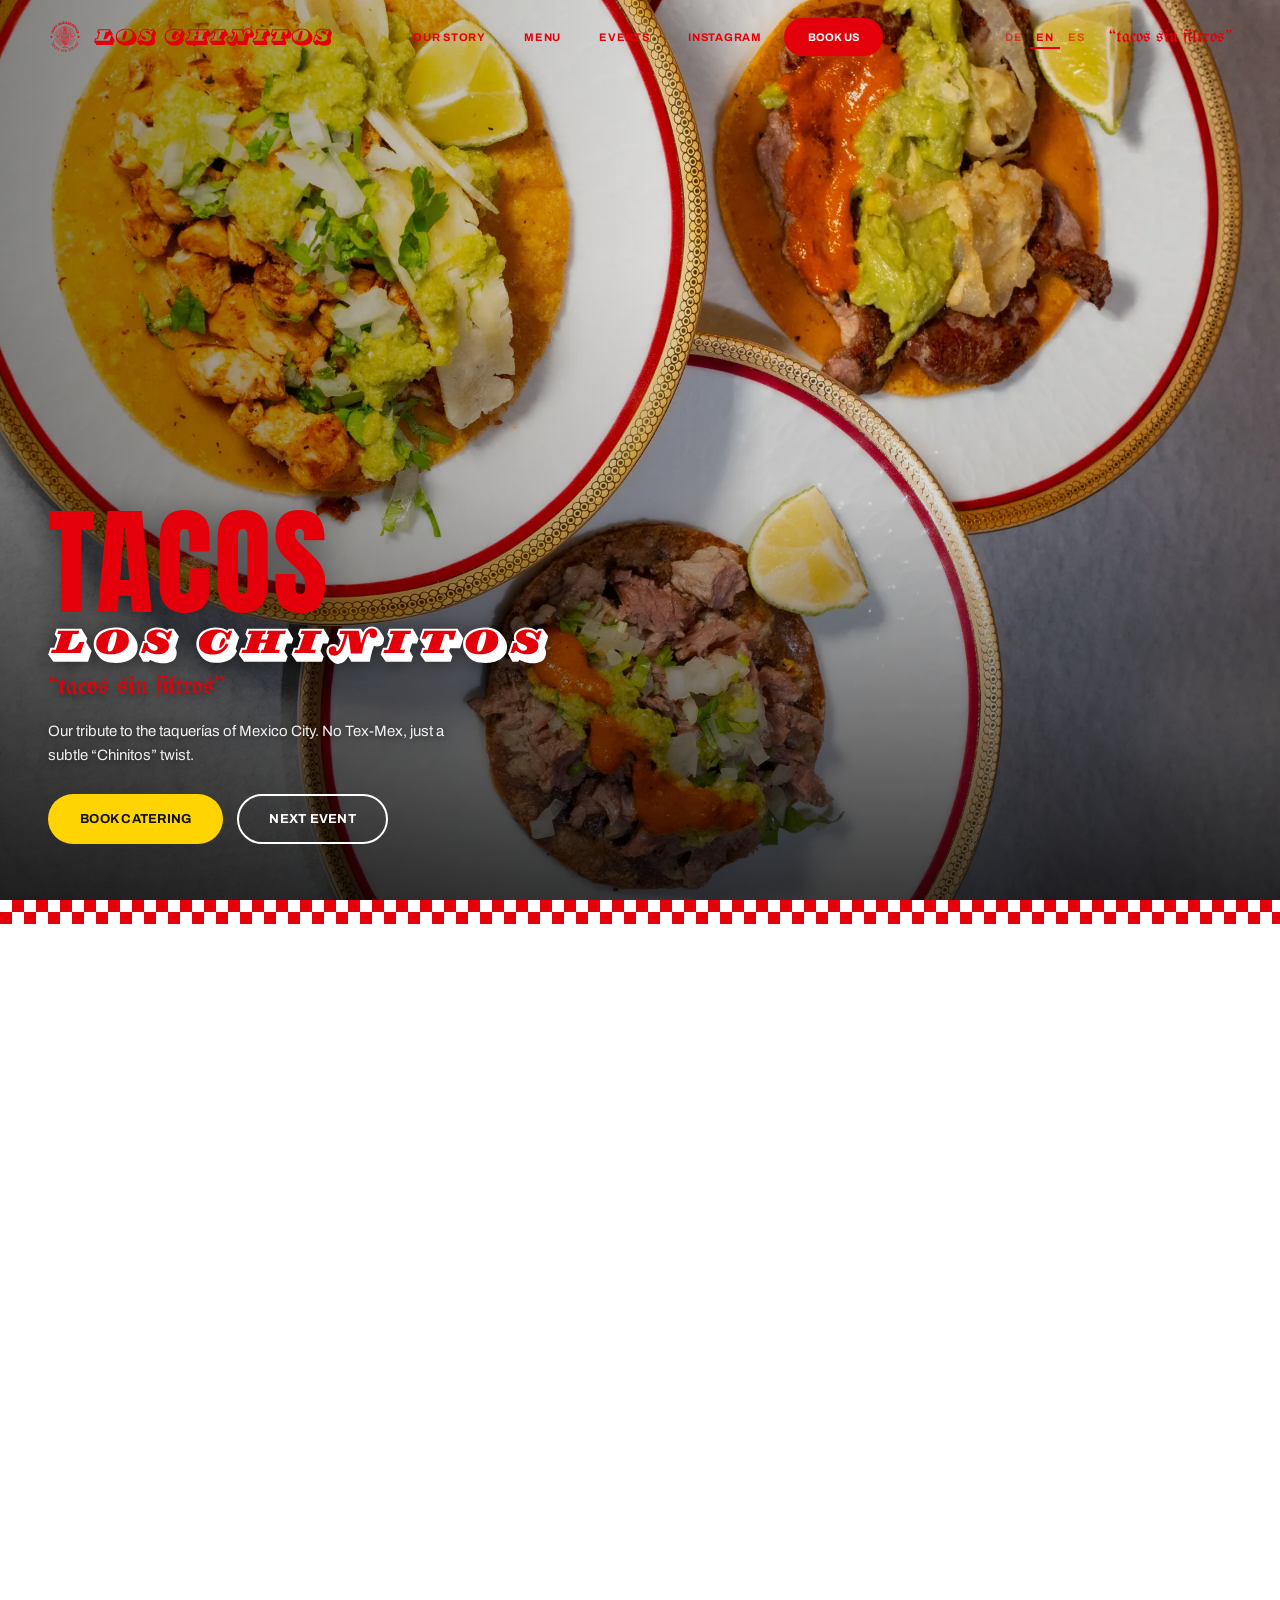
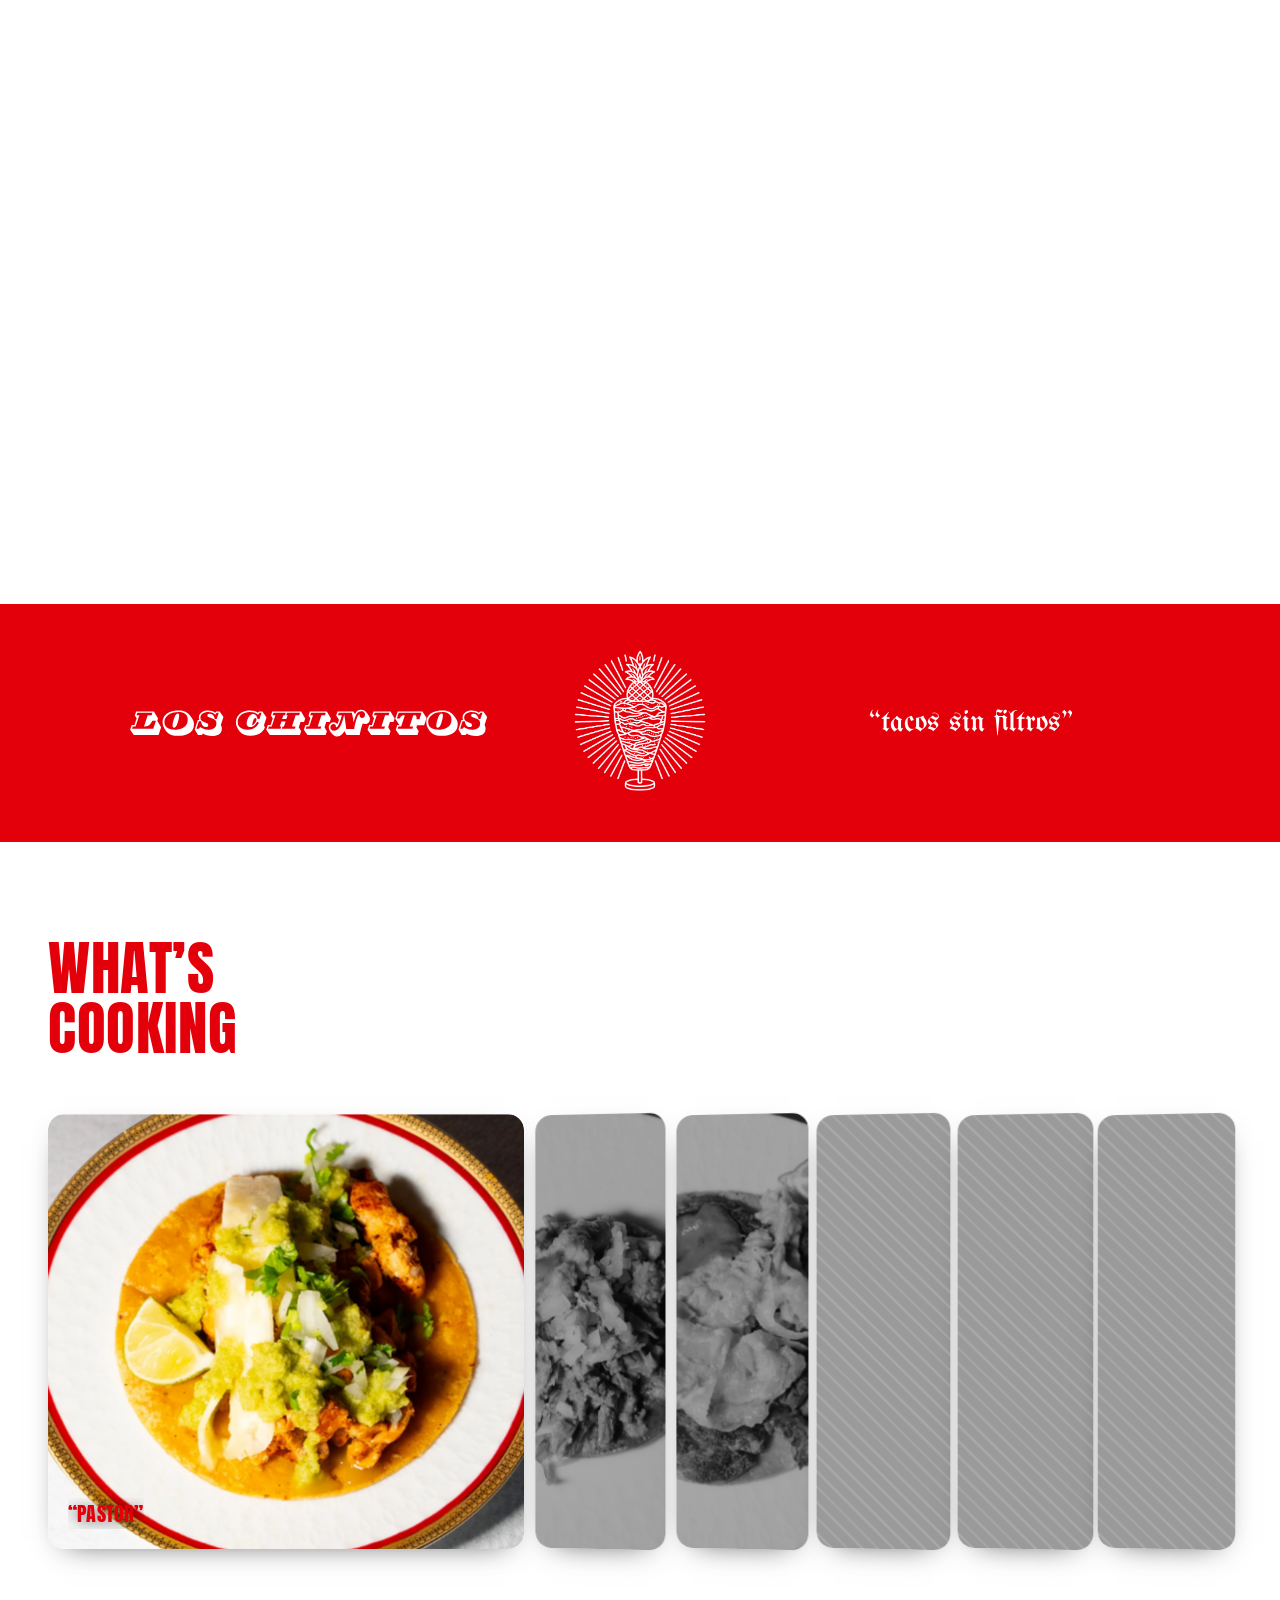
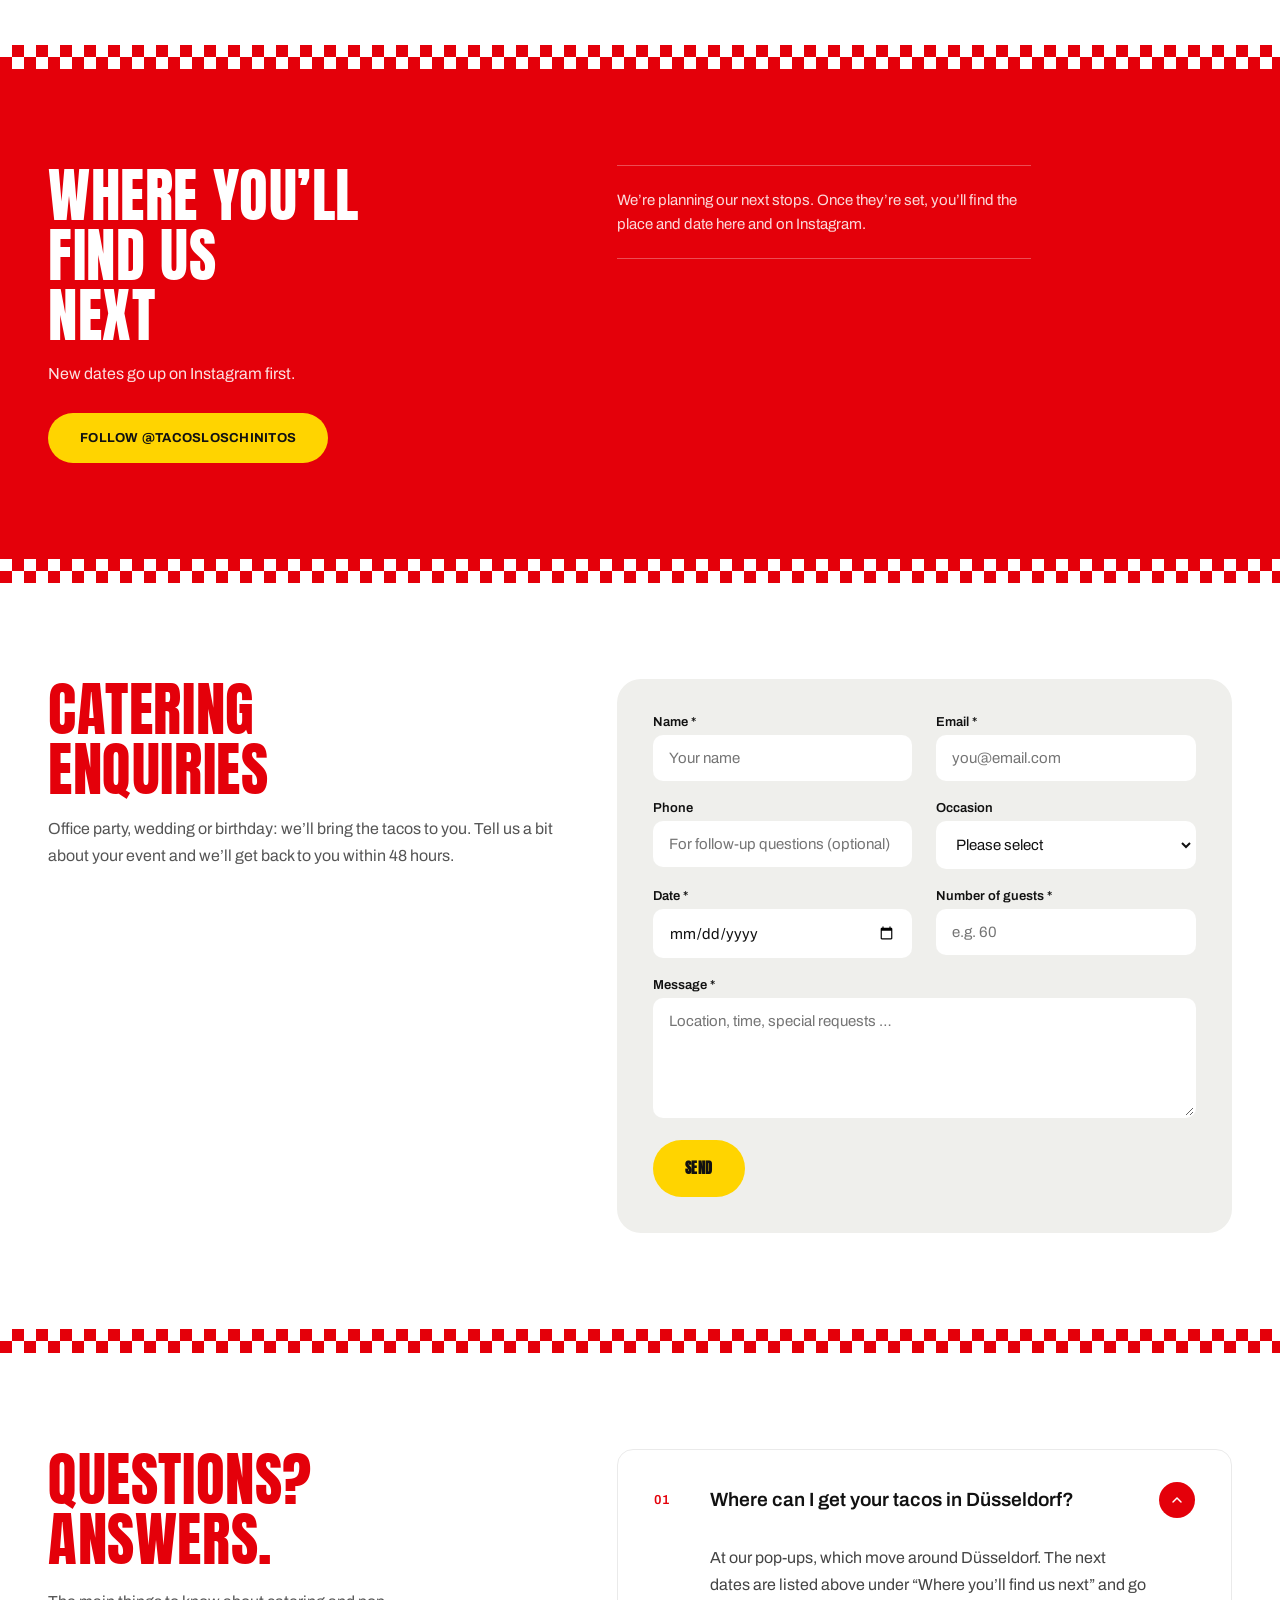
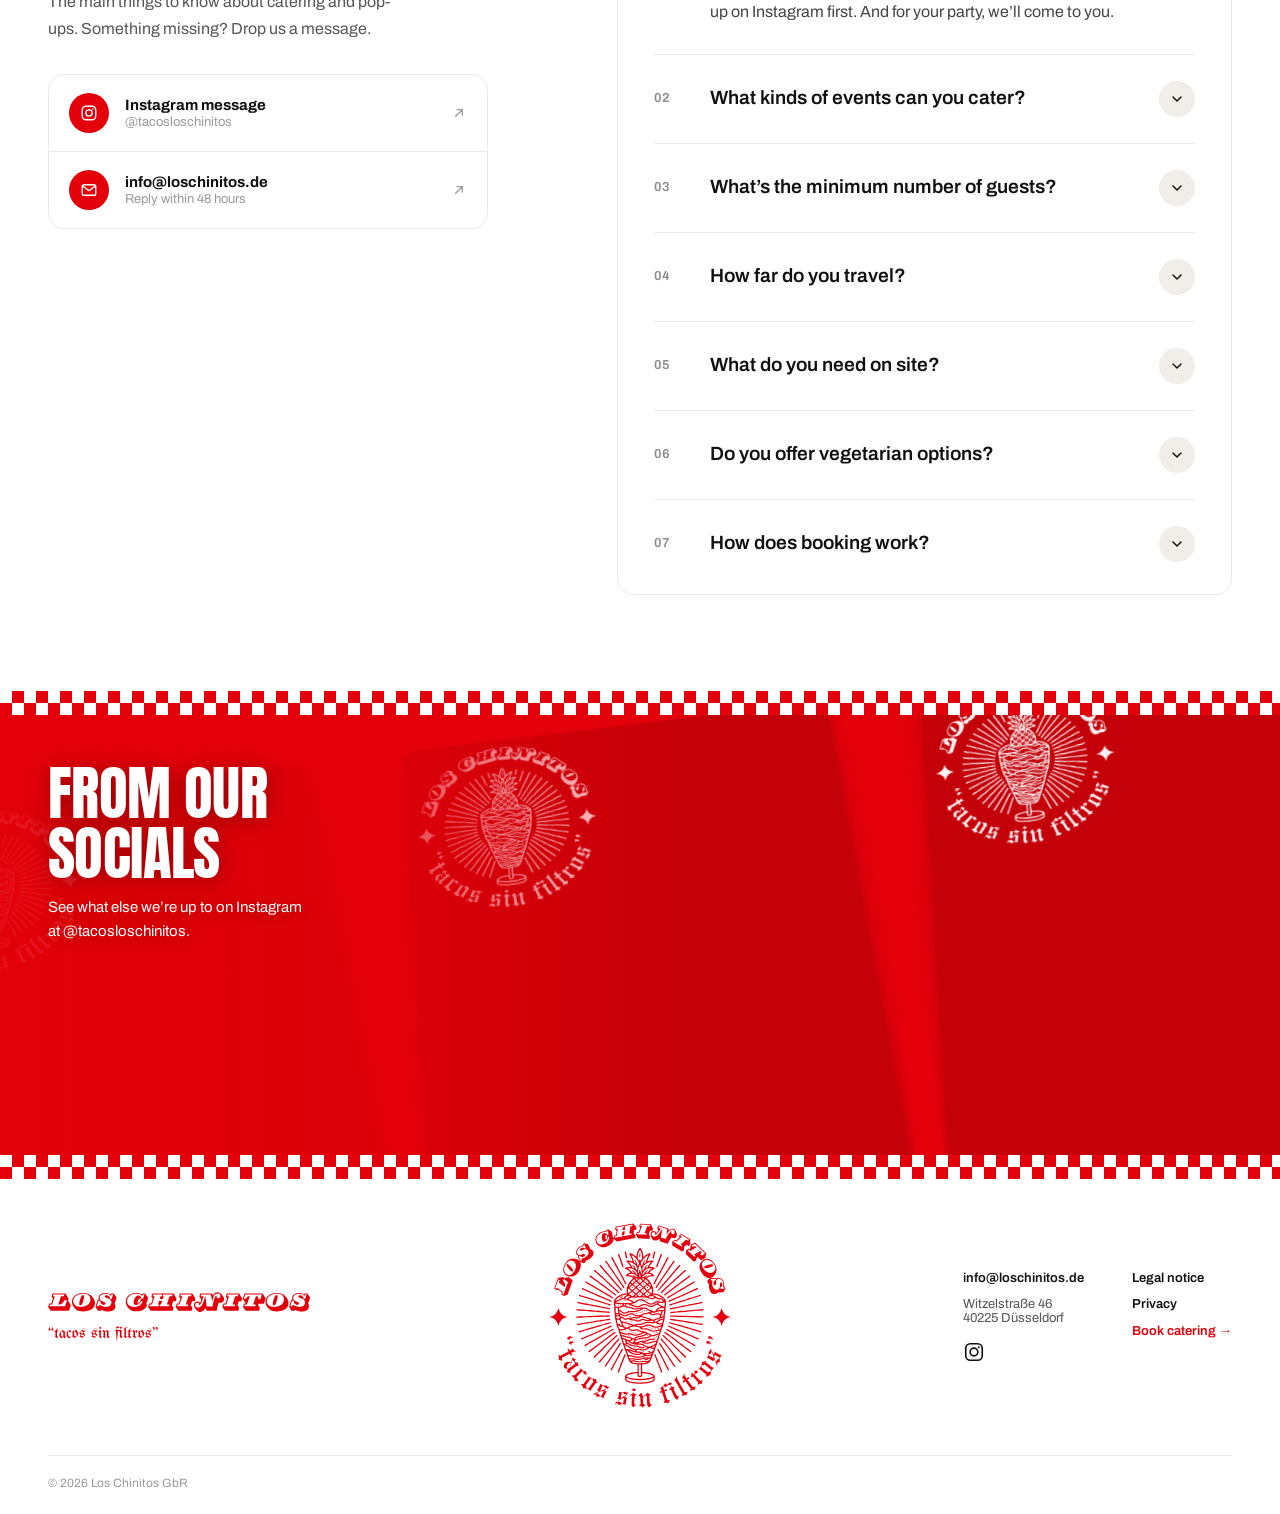
==== commit a98ae6ed: "Rework site copy in German, English and Mexican Spanish - German: fix errors in the story text ("Fro" ====
--- a/en/index.html
+++ b/en/index.html
@@ -5,8 +5,8 @@
 <head>
 <meta charset="UTF-8" />
 <meta name="viewport" content="width=device-width, initial-scale=1.0" />
-<title>Tacos in Düsseldorf — Los Chinitos | Pop-ups &amp; Catering</title>
-<meta name="description" content="Tacos in Düsseldorf, inspired by the taquerías of Mexico City: Los Chinitos brings al pastor, suadero and ribeye gaonera to pop-ups and to your party. No Tex-Mex. Book catering now." />
+<title>Tacos in Düsseldorf – Los Chinitos | Pop-ups &amp; Catering</title>
+<meta name="description" content="Tacos in Düsseldorf inspired by the taquerías of Mexico City: pastor, suadero and ribeye gaonera at pop-ups and catered events. No Tex-Mex." />
 
 <link rel="icon" type="image/svg+xml" href="../logo-icon.svg" />
 <link rel="icon" type="image/png" sizes="32x32" href="../favicon-32.png" />
@@ -21,13 +21,13 @@
 <meta property="og:type" content="website" />
 <meta property="og:locale" content="en_GB" />
 <meta property="og:site_name" content="Los Chinitos" />
-<meta property="og:title" content="Tacos in Düsseldorf — Los Chinitos | Pop-ups &amp; Catering" />
-<meta property="og:description" content="Tacos in Düsseldorf, inspired by the taquerías of Mexico City: Los Chinitos brings al pastor, suadero and ribeye gaonera to pop-ups and to your party. No Tex-Mex. Book catering now." />
+<meta property="og:title" content="Tacos in Düsseldorf – Los Chinitos | Pop-ups &amp; Catering" />
+<meta property="og:description" content="Tacos in Düsseldorf inspired by the taquerías of Mexico City: pastor, suadero and ribeye gaonera at pop-ups and catered events. No Tex-Mex." />
 <meta property="og:url" content="https://loschinitos.de/en/" />
 <meta property="og:image" content="https://loschinitos.de/og-image.png" />
 <meta property="og:image:width" content="1200" />
 <meta property="og:image:height" content="630" />
-<meta property="og:image:alt" content="Los Chinitos — Emblem und Schriftzug auf Rot" />
+<meta property="og:image:alt" content="Los Chinitos emblem and wordmark on red" />
 <meta name="twitter:card" content="summary_large_image" />
 
 <link rel="stylesheet" href="../css/style.css" />
@@ -42,7 +42,7 @@
  "name": "Los Chinitos",
  "legalName": "Los Chinitos GbR",
  "slogan": "tacos sin filtros",
- "description": "Tacos in Düsseldorf, inspiriert von den Taquerías in Mexiko-Stadt. Los Chinitos macht Taco-Pop-ups an wechselnden Orten in Düsseldorf und Catering für Firmenfeiern, Hochzeiten und Geburtstage. Ohne Tex-Mex, mit einem subtilen „Chinitos“-Twist. Auf der Karte: Tacos al Pastor, Suadero und Ribeye Gaonera.",
+ "description": "Tacos in Düsseldorf inspired by the taquerías of Mexico City. Los Chinitos runs taco pop-ups around Düsseldorf and caters office parties, weddings and birthdays. No Tex-Mex, just a subtle “Chinitos” twist. On the menu: tacos al pastor, suadero and ribeye gaonera.",
  "url": "https://loschinitos.de/",
  "logo": "https://loschinitos.de/logo-emblem.png",
  "image": "https://loschinitos.de/og-image.png",
@@ -59,11 +59,11 @@
  },
  "knowsAbout": [
   "Tacos",
-  "Tacos al Pastor",
+  "Tacos al pastor",
   "Suadero",
-  "Mexikanisches Essen",
-  "Mexikanisches Street Food",
-  "Taco-Catering",
+  "Mexican food",
+  "Mexican street food",
+  "Taco catering",
   "Catering in Düsseldorf"
  ],
  "sameAs": [
@@ -84,7 +84,7 @@
   }
  ],
  "servesCuisine": [
-  "Mexikanisch",
+  "Mexican",
   "Tacos",
   "Street Food"
  ]
@@ -100,7 +100,7 @@
    "name": "Where can I get your tacos in Düsseldorf?",
    "acceptedAnswer": {
     "@type": "Answer",
-    "text": "At our pop-ups in changing locations around Düsseldorf. Upcoming dates are listed above under “Where you’ll find us next” and go up on Instagram first. For your party, we come straight to you."
+    "text": "At our pop-ups, which move around Düsseldorf. The next dates are listed above under “Where you’ll find us next” and go up on Instagram first. And for your party, we’ll come to you."
    }
   },
   {
@@ -108,7 +108,7 @@
    "name": "What kinds of events can you cater?",
    "acceptedAnswer": {
     "@type": "Answer",
-    "text": "Company parties, weddings, birthdays, festivals and private celebrations. Tell us what you’re planning and we’ll work out which format fits best."
+    "text": "Office parties, weddings, birthdays, festivals and private parties. Tell us what you’re planning and we’ll work out what suits it best."
    }
   },
   {
@@ -116,7 +116,7 @@
    "name": "What’s the minimum number of guests?",
    "acceptedAnswer": {
     "@type": "Answer",
-    "text": "There’s no fixed minimum. Small get-together or big party: tell us how many guests are coming and we’ll suggest the right format."
+    "text": "There’s no fixed minimum. Tell us how many people are coming and we’ll suggest a set-up that works."
    }
   },
   {
@@ -124,7 +124,7 @@
    "name": "How far do you travel?",
    "acceptedAnswer": {
     "@type": "Answer",
-    "text": "We’re based in Düsseldorf and happy to come to the surrounding area. For longer distances just ask, and we’ll sort out travel and costs together."
+    "text": "We’re based in Düsseldorf and happy to travel to the surrounding area. For anywhere further afield, just ask and we’ll sort out travel and costs together."
    }
   },
   {
@@ -132,7 +132,7 @@
    "name": "What do you need on site?",
    "acceptedAnswer": {
     "@type": "Answer",
-    "text": "A level pitch for our stand, a power connection and access for delivery. We’ll confirm the exact dimensions with you beforehand."
+    "text": "A flat spot for our stand, a power supply and access for unloading. We’ll go through the exact measurements with you beforehand."
    }
   },
   {
@@ -140,15 +140,15 @@
    "name": "Do you offer vegetarian options?",
    "acceptedAnswer": {
     "@type": "Answer",
-    "text": "Yes. Let us know in your enquiry how many guests eat vegetarian and we’ll plan for it from the start."
+    "text": "Yes. Let us know in your enquiry how many of your guests are vegetarian and we’ll plan for it from the start."
    }
   },
   {
    "@type": "Question",
-   "name": "How does an enquiry work?",
+   "name": "How does booking work?",
    "acceptedAnswer": {
     "@type": "Answer",
-    "text": "Fill in the form and we’ll get back to you within 48 hours with any questions and a quote. If everything fits, we confirm the date in writing."
+    "text": "Fill in the form and we’ll be in touch within 48 hours with any questions and a quote. If it all works for you, we’ll confirm the date in writing."
    }
   }
  ],
@@ -177,7 +177,7 @@
 
 <header class="nav" id="site-nav">
   <div class="nav-inner">
-    <a href="#top" class="nav-brand" aria-label="Los Chinitos — back to top" data-i18n-aria-label="nav.toTop">
+    <a href="#top" class="nav-brand" aria-label="Los Chinitos, back to top" data-i18n-aria-label="nav.toTop">
       <img class="logo-icon" src="../logo-icon.svg" alt="" />
       <img class="logo-wordmark" src="../logo-wordmark.svg" alt="Los Chinitos" />
     </a>
@@ -191,7 +191,7 @@
       </ul>
 
       <div class="nav-cta">
-        <a href="#anfragen" class="btn btn-anfragen" data-i18n="nav.cta">Enquire</a>
+        <a href="#anfragen" class="btn btn-anfragen" data-i18n="nav.cta">Book us</a>
       </div>
     </div>
 
@@ -213,7 +213,7 @@
     <a href="#produkte" data-i18n="nav.products">Menu</a>
     <a href="#events" data-i18n="nav.events">Events</a>
     <a href="https://www.instagram.com/tacosloschinitos/" target="_blank" rel="noopener">Instagram</a>
-    <a href="#anfragen" class="btn btn-white" data-i18n="nav.cta">Enquire</a>
+    <a href="#anfragen" class="btn btn-white" data-i18n="nav.cta">Book us</a>
     <div class="lang-switch" role="group" aria-label="Language" data-i18n-aria-label="lang.label">
       <button type="button" data-lang="de" aria-pressed="true">DE</button>
       <button type="button" data-lang="en" aria-pressed="false">EN</button>
@@ -226,7 +226,7 @@
 <section class="hero" id="hero">
   <picture>
     <source media="(max-width: 700px)" srcset="../hero-tacos-mobile.webp" />
-    <img class="hero-media" src="../hero-tacos.webp" alt="Three tacos seen from above on red-rimmed china plates: taco al pastor, ribeye gaonera and suadero with onion, cilantro, salsa and lime – Los Chinitos, tacos from Düsseldorf" data-i18n-alt="img.hero" width="2400" height="1350" fetchpriority="high" />
+    <img class="hero-media" src="../hero-tacos.webp" alt="Three tacos seen from above on porcelain plates with red rims: taco al pastor, ribeye gaonera and suadero with onion, coriander, salsa and lime – Los Chinitos, tacos from Düsseldorf" data-i18n-alt="img.hero" width="2400" height="1350" fetchpriority="high" />
   </picture>
   <div class="hero-scrim"></div>
   <div class="hero-inner">
@@ -234,9 +234,9 @@
       <!-- one H1 = "Tacos – Los Chinitos": headline word + wordmark, same look as before -->
       <h1 class="hero-title"><span class="hero-title-main">TACOS</span><img class="hero-wordmark" src="../logo-wordmark-inverse.svg" alt="– Los Chinitos" /></h1>
       <span class="hero-tagline script-tag quoted">tacos sin filtros</span>
-      <p data-i18n="hero.text">We’re a tribute to the taquerías of Mexico City. No Tex-Mex, but with a subtle “Chinitos” twist.</p>
+      <p data-i18n="hero.text">Our tribute to the taquerías of Mexico City. No Tex-Mex, just a subtle “Chinitos” twist.</p>
       <div class="hero-actions">
-        <a href="#anfragen" class="btn btn-yellow" data-i18n="hero.ctaCatering">Enquire about catering</a>
+        <a href="#anfragen" class="btn btn-yellow" data-i18n="hero.ctaCatering">Book catering</a>
         <a href="#events" class="btn btn-outline-white" data-i18n="hero.ctaEvent">Next event</a>
       </div>
     </div>
@@ -263,12 +263,12 @@
           </div>
           <div class="story-text" data-story="left">
             <h2 data-i18n="story.leftH">It didn’t start with a business plan</h2>
-            <p data-i18n="story.leftP">It all began in Mexico’s capital, Ciudad de México. On a Monday lunchtime at the Mercado de La Merced. With three tacos al pastor each. The very first bite won us over so completely that we knew we had to share it with you.</p>
+            <p data-i18n="story.leftP">It all started in Ciudad de México, one Monday lunchtime at the Mercado de La Merced, with three tacos al pastor each. We were sold at the first bite and knew we had to share it with you.</p>
           </div>
         </div>
 
         <div class="story-img-block" data-story="img">
-          <img src="../founders-story.webp" loading="lazy" decoding="async" width="1600" height="2000" alt="The three founders of Los Chinitos, Toni, Linh and Mato, in front of red rays and the lettering “We are Los Chinitos”" data-i18n-alt="story.imgAlt" />
+          <img src="../founders-story.webp" loading="lazy" decoding="async" width="1600" height="2000" alt="The three founders of Los Chinitos, Toni, Linh and Mato, in front of a red sunburst with the words “We are Los Chinitos”" data-i18n-alt="story.imgAlt" />
           <div class="story-names">
             <span class="quoted">TONI</span>
             <span class="quoted">LINH</span>
@@ -287,9 +287,9 @@
             </div>
           </div>
           <div class="story-text" data-story="right">
-            <h2 data-i18n-html="story.rightH">In this city they called us <span class="quoted">CHINITOS</span></h2>
-            <p data-i18n="story.rightP1">In Mexico, people with East Asian features are often jokingly called “chinitos”. It isn’t meant as an insult but as friendly teasing — almost a sign of belonging. Chinito became “compa”, and “compa” became “hermano”.</p>
-            <p data-i18n="story.rightP2">Travelling through Mexico we didn’t just learn a huge amount about tacos — we were welcomed with open arms everywhere we went, and that has shaped us to this day. It’s exactly this warmth we want to pass on to you, in the form of our tacos.</p>
+            <h2 data-i18n-html="story.rightH">In that city, they called us <span class="quoted">CHINITOS</span></h2>
+            <p data-i18n="story.rightP1">In Mexico, people who look East Asian often get called “chinitos”. It’s not meant as an insult. It’s a tease, more a sign that you belong. “Chinito” turned into “carnal”, and “carnal” into “hermano”.</p>
+            <p data-i18n="story.rightP2">On our trips around Mexico we learned a ridiculous amount about tacos, and we were welcomed with open arms wherever we went. That has stayed with us. It’s the same warmth we want to pass on to you through our tacos.</p>
           </div>
         </div>
 
@@ -305,7 +305,7 @@
       <img src="../logo-wordmark.svg" alt="Los Chinitos" loading="lazy" />
     </div>
     <div class="brand-band-item emblem">
-      <img src="../logo-emblem.webp" width="480" height="511" alt="Los Chinitos emblem: a trompo topped with a pineapple in a ring of rays" data-i18n-alt="img.emblem" loading="lazy" />
+      <img src="../logo-emblem.webp" width="480" height="511" alt="Los Chinitos emblem: a trompo topped with a pineapple inside a sunburst" data-i18n-alt="img.emblem" loading="lazy" />
     </div>
     <div class="brand-band-item tagline-item">
       <span class="script-tag quoted">tacos sin filtros</span>
@@ -317,14 +317,14 @@
 <section class="section-pad" id="produkte">
   <div class="container">
     <div class="produkte-intro">
-      <h2 data-i18n-html="products.h">What we<br />cook</h2>
+      <h2 data-i18n-html="products.h">What’s<br />cooking</h2>
     </div>
 
     <div class="accordion-gallery" role="list" aria-label="Our menu" data-i18n-aria-label="products.galleryAria"
          data-default-index="0" data-expand-ratio="0.42" data-parallax="0.5" data-tilt="8" data-trigger="hover">
       <div class="ag-panel" role="listitem" tabindex="0" aria-label="Pastor">
         <span class="ag-panel__frame">
-          <span class="ag-panel__media"><img src="../taco_pastor.webp" alt="Taco al pastor by Los Chinitos: marinated meat on a corn tortilla with onion, cilantro, green salsa and lime" data-i18n-alt="img.pastor" loading="lazy" draggable="false" /></span>
+          <span class="ag-panel__media"><img src="../taco_pastor.webp" alt="Taco al pastor by Los Chinitos: marinated meat on a corn tortilla with onion, coriander, green salsa and lime" data-i18n-alt="img.pastor" loading="lazy" draggable="false" /></span>
           <span class="ag-panel__overlay" aria-hidden="true"></span>
           <span class="ag-panel__dim" aria-hidden="true"></span>
         </span>
@@ -332,7 +332,7 @@
       </div>
       <div class="ag-panel" role="listitem" tabindex="0" aria-label="Suadero">
         <span class="ag-panel__frame">
-          <span class="ag-panel__media"><img src="../taco_suadero.webp" alt="Taco de suadero by Los Chinitos: tender, finely chopped beef on a corn tortilla with onion, cilantro, salsa and lime" data-i18n-alt="img.suadero" loading="lazy" draggable="false" /></span>
+          <span class="ag-panel__media"><img src="../taco_suadero.webp" alt="Taco de suadero by Los Chinitos: tender, finely chopped beef on a corn tortilla with onion, coriander, salsa and lime" data-i18n-alt="img.suadero" loading="lazy" draggable="false" /></span>
           <span class="ag-panel__overlay" aria-hidden="true"></span>
           <span class="ag-panel__dim" aria-hidden="true"></span>
         </span>
@@ -404,7 +404,7 @@
     <div class="anfragen-grid">
       <div class="anfragen-left">
         <h2 data-i18n-html="inquiry.h">Catering<br />enquiries</h2>
-        <p data-i18n="inquiry.p">Company party, wedding, birthday: we bring the tacos to you. Tell us a little about your occasion and we’ll get back to you within 48 hours.</p>
+        <p data-i18n="inquiry.p">Office party, wedding or birthday: we’ll bring the tacos to you. Tell us a bit about your event and we’ll get back to you within 48 hours.</p>
       </div>
 
       <div class="form-card">
@@ -426,14 +426,14 @@
 
             <div class="form-field">
               <label for="f-telefon" data-i18n="form.phone">Phone</label>
-              <input type="tel" id="f-telefon" name="telefon" placeholder="For questions (optional)" data-i18n-placeholder="form.phonePh" autocomplete="tel" />
+              <input type="tel" id="f-telefon" name="telefon" placeholder="For follow-up questions (optional)" data-i18n-placeholder="form.phonePh" autocomplete="tel" />
             </div>
 
             <div class="form-field">
               <label for="f-anlass" data-i18n="form.occasion">Occasion</label>
               <select id="f-anlass" name="anlass">
                 <option value="" data-i18n="form.select">Please select</option>
-                <option value="Firmenfeier" data-i18n="form.optCompany">Company party</option>
+                <option value="Firmenfeier" data-i18n="form.optCompany">Office party</option>
                 <option value="Hochzeit" data-i18n="form.optWedding">Wedding</option>
                 <option value="Geburtstag" data-i18n="form.optBirthday">Birthday</option>
                 <option value="Sonstiges" data-i18n="form.optOther">Other</option>
@@ -454,8 +454,8 @@
 
             <div class="form-field full">
               <label for="f-nachricht" data-i18n="form.message">Message *</label>
-              <textarea id="f-nachricht" name="nachricht" placeholder="Your message" data-i18n-placeholder="form.messagePh" required></textarea>
-              <span class="form-error" data-i18n="form.messageErr">Please tell us briefly what it’s about.</span>
+              <textarea id="f-nachricht" name="nachricht" placeholder="Location, time, special requests …" data-i18n-placeholder="form.messagePh" required></textarea>
+              <span class="form-error" data-i18n="form.messageErr">Please tell us a bit about what you need.</span>
             </div>
           </div>
 
@@ -478,7 +478,7 @@
   <div class="container faq-grid">
     <div class="faq-intro">
       <h2 data-i18n="faq.h">Questions? Answers.</h2>
-      <p class="faq-lead" data-i18n="faq.intro">The essentials on catering and pop-ups. Can’t find your question? Just message us.</p>
+      <p class="faq-lead" data-i18n="faq.intro">The main things to know about catering and pop-ups. Something missing? Drop us a message.</p>
 
       <div class="faq-contacts">
         <a class="faq-contact" href="https://ig.me/m/tacosloschinitos" target="_blank" rel="noopener">
@@ -504,7 +504,7 @@
           </button>
         </h3>
         <div class="faq-a" id="faq-a1" role="region" aria-labelledby="faq-q1">
-          <div class="faq-a-inner"><p data-i18n="faq.a1">At our pop-ups in changing locations around Düsseldorf. Upcoming dates are listed above under “Where you’ll find us next” and go up on Instagram first. For your party, we come straight to you.</p></div>
+          <div class="faq-a-inner"><p data-i18n="faq.a1">At our pop-ups, which move around Düsseldorf. The next dates are listed above under “Where you’ll find us next” and go up on Instagram first. And for your party, we’ll come to you.</p></div>
         </div>
       </div>
       <div class="faq-item">
@@ -516,7 +516,7 @@
           </button>
         </h3>
         <div class="faq-a" id="faq-a2" role="region" aria-labelledby="faq-q2">
-          <div class="faq-a-inner"><p data-i18n="faq.a2">Company parties, weddings, birthdays, festivals and private celebrations. Tell us what you’re planning and we’ll work out which format fits best.</p></div>
+          <div class="faq-a-inner"><p data-i18n="faq.a2">Office parties, weddings, birthdays, festivals and private parties. Tell us what you’re planning and we’ll work out what suits it best.</p></div>
         </div>
       </div>
       <div class="faq-item">
@@ -528,7 +528,7 @@
           </button>
         </h3>
         <div class="faq-a" id="faq-a3" role="region" aria-labelledby="faq-q3">
-          <div class="faq-a-inner"><p data-i18n="faq.a3">There’s no fixed minimum. Small get-together or big party: tell us how many guests are coming and we’ll suggest the right format.</p></div>
+          <div class="faq-a-inner"><p data-i18n="faq.a3">There’s no fixed minimum. Tell us how many people are coming and we’ll suggest a set-up that works.</p></div>
         </div>
       </div>
       <div class="faq-item">
@@ -540,7 +540,7 @@
           </button>
         </h3>
         <div class="faq-a" id="faq-a4" role="region" aria-labelledby="faq-q4">
-          <div class="faq-a-inner"><p data-i18n="faq.a4">We’re based in Düsseldorf and happy to come to the surrounding area. For longer distances just ask, and we’ll sort out travel and costs together.</p></div>
+          <div class="faq-a-inner"><p data-i18n="faq.a4">We’re based in Düsseldorf and happy to travel to the surrounding area. For anywhere further afield, just ask and we’ll sort out travel and costs together.</p></div>
         </div>
       </div>
       <div class="faq-item">
@@ -552,7 +552,7 @@
           </button>
         </h3>
         <div class="faq-a" id="faq-a5" role="region" aria-labelledby="faq-q5">
-          <div class="faq-a-inner"><p data-i18n="faq.a5">A level pitch for our stand, a power connection and access for delivery. We’ll confirm the exact dimensions with you beforehand.</p></div>
+          <div class="faq-a-inner"><p data-i18n="faq.a5">A flat spot for our stand, a power supply and access for unloading. We’ll go through the exact measurements with you beforehand.</p></div>
         </div>
       </div>
       <div class="faq-item">
@@ -564,19 +564,19 @@
           </button>
         </h3>
         <div class="faq-a" id="faq-a6" role="region" aria-labelledby="faq-q6">
-          <div class="faq-a-inner"><p data-i18n="faq.a6">Yes. Let us know in your enquiry how many guests eat vegetarian and we’ll plan for it from the start.</p></div>
+          <div class="faq-a-inner"><p data-i18n="faq.a6">Yes. Let us know in your enquiry how many of your guests are vegetarian and we’ll plan for it from the start.</p></div>
         </div>
       </div>
       <div class="faq-item">
         <h3 class="faq-q">
           <button type="button" id="faq-q7" aria-expanded="false" aria-controls="faq-a7">
             <span class="faq-num" aria-hidden="true">07</span>
-            <span class="faq-q-text" data-i18n="faq.q7">How does an enquiry work?</span>
+            <span class="faq-q-text" data-i18n="faq.q7">How does booking work?</span>
             <span class="faq-toggle" aria-hidden="true"><svg viewBox="0 0 24 24" width="16" height="16" fill="none" stroke="currentColor" stroke-width="2.2" stroke-linecap="round" stroke-linejoin="round"><path d="M6 9l6 6 6-6"/></svg></span>
           </button>
         </h3>
         <div class="faq-a" id="faq-a7" role="region" aria-labelledby="faq-q7">
-          <div class="faq-a-inner"><p data-i18n="faq.a7">Fill in the form and we’ll get back to you within 48 hours with any questions and a quote. If everything fits, we confirm the date in writing.</p></div>
+          <div class="faq-a-inner"><p data-i18n="faq.a7">Fill in the form and we’ll be in touch within 48 hours with any questions and a quote. If it all works for you, we’ll confirm the date in writing.</p></div>
         </div>
       </div>
     </div>
@@ -590,39 +590,39 @@
   <div class="social-wall">
     <div class="social-col">
       <div class="social-track" style="animation:lc-scroll-up 26s linear infinite;animation-delay:-4s">
-        <div class="social-tile"><span>IG 01</span></div>
-        <div class="social-tile"><span>IG 02</span></div>
-        <div class="social-tile"><span>IG 03</span></div>
-        <div class="social-tile"><span>IG 04</span></div>
-        <div class="social-tile"><span>IG 05</span></div>
-        <div class="social-tile"><span>IG 06</span></div>
+        <div class="social-tile"></div>
+        <div class="social-tile"></div>
+        <div class="social-tile"></div>
+        <div class="social-tile"></div>
+        <div class="social-tile"></div>
+        <div class="social-tile"></div>
       </div>
     </div>
     <div class="social-col">
       <div class="social-track" style="animation:lc-scroll-down 32s linear infinite;animation-delay:-12s">
-        <div class="social-tile"><span>IG 07</span></div>
-        <div class="social-tile"><span>IG 08</span></div>
-        <div class="social-tile"><span>IG 09</span></div>
-        <div class="social-tile"><span>IG 01</span></div>
-        <div class="social-tile"><span>IG 02</span></div>
-        <div class="social-tile"><span>IG 03</span></div>
+        <div class="social-tile"></div>
+        <div class="social-tile"></div>
+        <div class="social-tile"></div>
+        <div class="social-tile"></div>
+        <div class="social-tile"></div>
+        <div class="social-tile"></div>
       </div>
     </div>
     <div class="social-col">
       <div class="social-track" style="animation:lc-scroll-up 29s linear infinite;animation-delay:-18s">
-        <div class="social-tile"><span>IG 04</span></div>
-        <div class="social-tile"><span>IG 05</span></div>
-        <div class="social-tile"><span>IG 06</span></div>
-        <div class="social-tile"><span>IG 07</span></div>
-        <div class="social-tile"><span>IG 08</span></div>
-        <div class="social-tile"><span>IG 09</span></div>
+        <div class="social-tile"></div>
+        <div class="social-tile"></div>
+        <div class="social-tile"></div>
+        <div class="social-tile"></div>
+        <div class="social-tile"></div>
+        <div class="social-tile"></div>
       </div>
     </div>
   </div>
 
   <div class="social-wall-copy">
     <h2 data-i18n-html="social.h">From our<br />socials</h2>
-    <p data-i18n="social.p">Tacos, tortillas, guests, locations. More of it on Instagram at @tacosloschinitos.</p>
+    <p data-i18n="social.p">See what else we’re up to on Instagram at @tacosloschinitos.</p>
   </div>
 </section>
 
@@ -653,7 +653,7 @@
           <a href="../impressum.html" data-i18n="footer.imprint">Legal notice</a>
           <a href="../datenschutz.html" data-i18n="footer.privacy">Privacy</a>
           <a href="../datenschutz.html" data-consent-open hidden data-i18n="footer.consent">Cookie settings</a>
-          <a href="#anfragen" class="is-accent" data-i18n="footer.cta">Enquire about catering →</a>
+          <a href="#anfragen" class="is-accent" data-i18n="footer.cta">Book catering →</a>
         </div>
       </div>
     </div>
@@ -683,6 +683,8 @@
 // On screens <=768px it does nothing (CSS above switches #story-sticky to a
 // normal static stacked block instead).
 (function () {
+  // phones (portrait <=768px, or held sideways) get the static stacked layout
+  var compactQuery = window.matchMedia('(max-width: 768px), (max-height: 560px) and (orientation: landscape)');
   var container = document.getElementById('story-container');
   var img = document.querySelector('[data-story="img"]');
   var left = document.querySelector('[data-story="left"]');
@@ -736,7 +738,7 @@
     ticking = true;
     requestAnimationFrame(function () {
       ticking = false;
-      if (window.innerWidth <= 768) {
+      if (compactQuery.matches) {
         resetMobile();
         return;
       }
@@ -763,7 +765,7 @@
   }
   document.querySelectorAll('a[href="#story"]').forEach(function (a) {
     a.addEventListener('click', function (e) {
-      if (!container || window.innerWidth <= 768) return;
+      if (!container || compactQuery.matches) return;
       e.preventDefault();
       window.scrollTo({ top: storyLandingY(), behavior: 'smooth' });
     });
--- a/css/style.css
+++ b/css/style.css
@@ -322,6 +322,9 @@
   flex-direction: column;
   gap: 4px;
   box-shadow: 0 12px 24px rgba(0,0,0,0.2);
+  max-height: calc(100vh - var(--nav-h));
+  max-height: calc(100svh - var(--nav-h));
+  overflow-y: auto;
 }
 .nav-mobile-panel.is-open { display: flex; }
 .nav-mobile-panel a {
@@ -346,7 +349,7 @@
   .nav-links a { padding: 10px 10px; font-size: 10px; }
   .nav-cta .btn { padding: 9px 16px; font-size: 10px; }
 }
-@media (max-width: 640px) {
+@media (max-width: 640px), (max-height: 560px) and (orientation: landscape) {
   .nav-links { display: none; }
   .nav-cta { display: none; }
   .nav-toggle { display: flex; }
@@ -363,7 +366,7 @@
   .nav-brand .logo-wordmark { height: 14px; }
   .nav-inner { column-gap: 6px; }
 }
-@media (min-width: 641px) {
+@media (min-width: 641px) and (min-height: 561px), (min-width: 641px) and (orientation: portrait) {
   .nav-mobile-panel { display: none !important; }
 }
 
@@ -416,6 +419,9 @@
 .hero {
   position: relative;
   min-height: 100vh;
+  min-height: 100svh;
+  padding-top: var(--nav-h);
+  box-sizing: border-box;
   display: flex;
   align-items: flex-end;
   overflow: hidden;
@@ -493,7 +499,25 @@
 .btn-outline-white:hover { background: #fff; color: var(--ink); }
 
 @media (max-width: 640px) {
-  .hero-card { margin: 0 0 32px; }
+  .hero-card { margin: 0 0 28px; }
+  /* portrait phones: centre the three plates, buttons side by side */
+  .hero-media { object-position: 50% 30%; }
+  .hero-card .hero-title-main { font-size: 64px; }
+  .hero-card .hero-wordmark { height: 30px; margin-top: 8px; }
+  .hero-card .hero-tagline { font-size: 20px; margin-top: 6px; }
+  .hero-card p { font-size: 14px; line-height: 1.55; margin-top: 12px; }
+  .hero-card .hero-actions { flex-wrap: nowrap; gap: 10px; margin-top: 18px; }
+  .hero-card .hero-actions .btn { flex: 1 1 0; min-width: 0; padding: 14px 10px; font-size: 11px; }
+}
+/* phones held sideways: everything has to fit into ~330px of height */
+@media (max-height: 560px) and (orientation: landscape) {
+  .hero-card { margin: 0 0 18px; max-width: 520px; }
+  .hero-card .hero-title-main { font-size: 46px; }
+  .hero-card .hero-wordmark { height: 22px; margin-top: 6px; }
+  .hero-card .hero-tagline { font-size: 16px; margin-top: 4px; }
+  .hero-card p { font-size: 13px; line-height: 1.45; margin-top: 8px; }
+  .hero-card .hero-actions { margin-top: 12px; gap: 10px; }
+  .hero-card .hero-actions .btn { padding: 11px 20px; font-size: 11px; }
 }
 
 /* ============================================================
@@ -527,10 +551,10 @@
 .story-names { display: flex; justify-content: space-between; padding: 0 4px; }
 .story-names span { font-family: Anton, sans-serif; font-size: 22px; letter-spacing: -0.02em; text-transform: uppercase; color: #E4000A; }
 
-@media (max-width: 900px) {
+@media (max-width: 900px), (max-height: 560px) and (orientation: landscape) {
   .story-grid { grid-template-columns: 1fr !important; gap: 28px !important; }
 }
-@media (max-width: 768px) {
+@media (max-width: 768px), (max-height: 560px) and (orientation: landscape) {
   #story-container { height: auto !important; }
   #story-sticky { position: static !important; height: auto !important; overflow: visible !important; padding: 56px 0 !important; }
   .story-grid { grid-auto-flow: row !important; }
@@ -539,6 +563,10 @@
   .story-badge-slot { display: block !important; height: auto !important; max-width: none !important; }
   .story-badge { display: none !important; }
   .story-img-block { order: -1 !important; }
+}
+@media (max-height: 560px) and (orientation: landscape) {
+  .story-img-block { max-width: 360px; width: 100%; margin: 0 auto; }
+  .story-text { max-width: 640px; margin: 0 auto; }
 }
 
 /* ============================================================
@@ -843,7 +871,16 @@
 .social-wall-copy p { margin: 0; max-width: 44ch; font-size: 15px; line-height: 1.6; color: #fff; text-wrap: pretty; text-shadow: 0 2px 16px rgba(0,0,0,0.35); }
 
 @media (max-width: 640px) {
-  .social-wall { grid-template-columns: repeat(2, minmax(0,1fr)) !important; }
+  .social-wall-section { min-height: 560px; padding: 40px 0 48px; }
+  .social-wall { gap: 14px; left: -18%; right: -18%; }
+  .social-track { gap: 14px; }
+  .social-tile { border-radius: 12px; }
+  .social-wall-section::after { background: linear-gradient(180deg, rgba(228,0,10,0.95) 0%, rgba(228,0,10,0.8) 26%, rgba(228,0,10,0) 52%); }
+}
+@media (max-height: 560px) and (orientation: landscape) {
+  .social-wall-section { min-height: 380px; }
+  .social-wall { gap: 18px; left: 22%; right: -8%; }
+  .social-track { gap: 18px; }
 }
 
 /* ============================================================
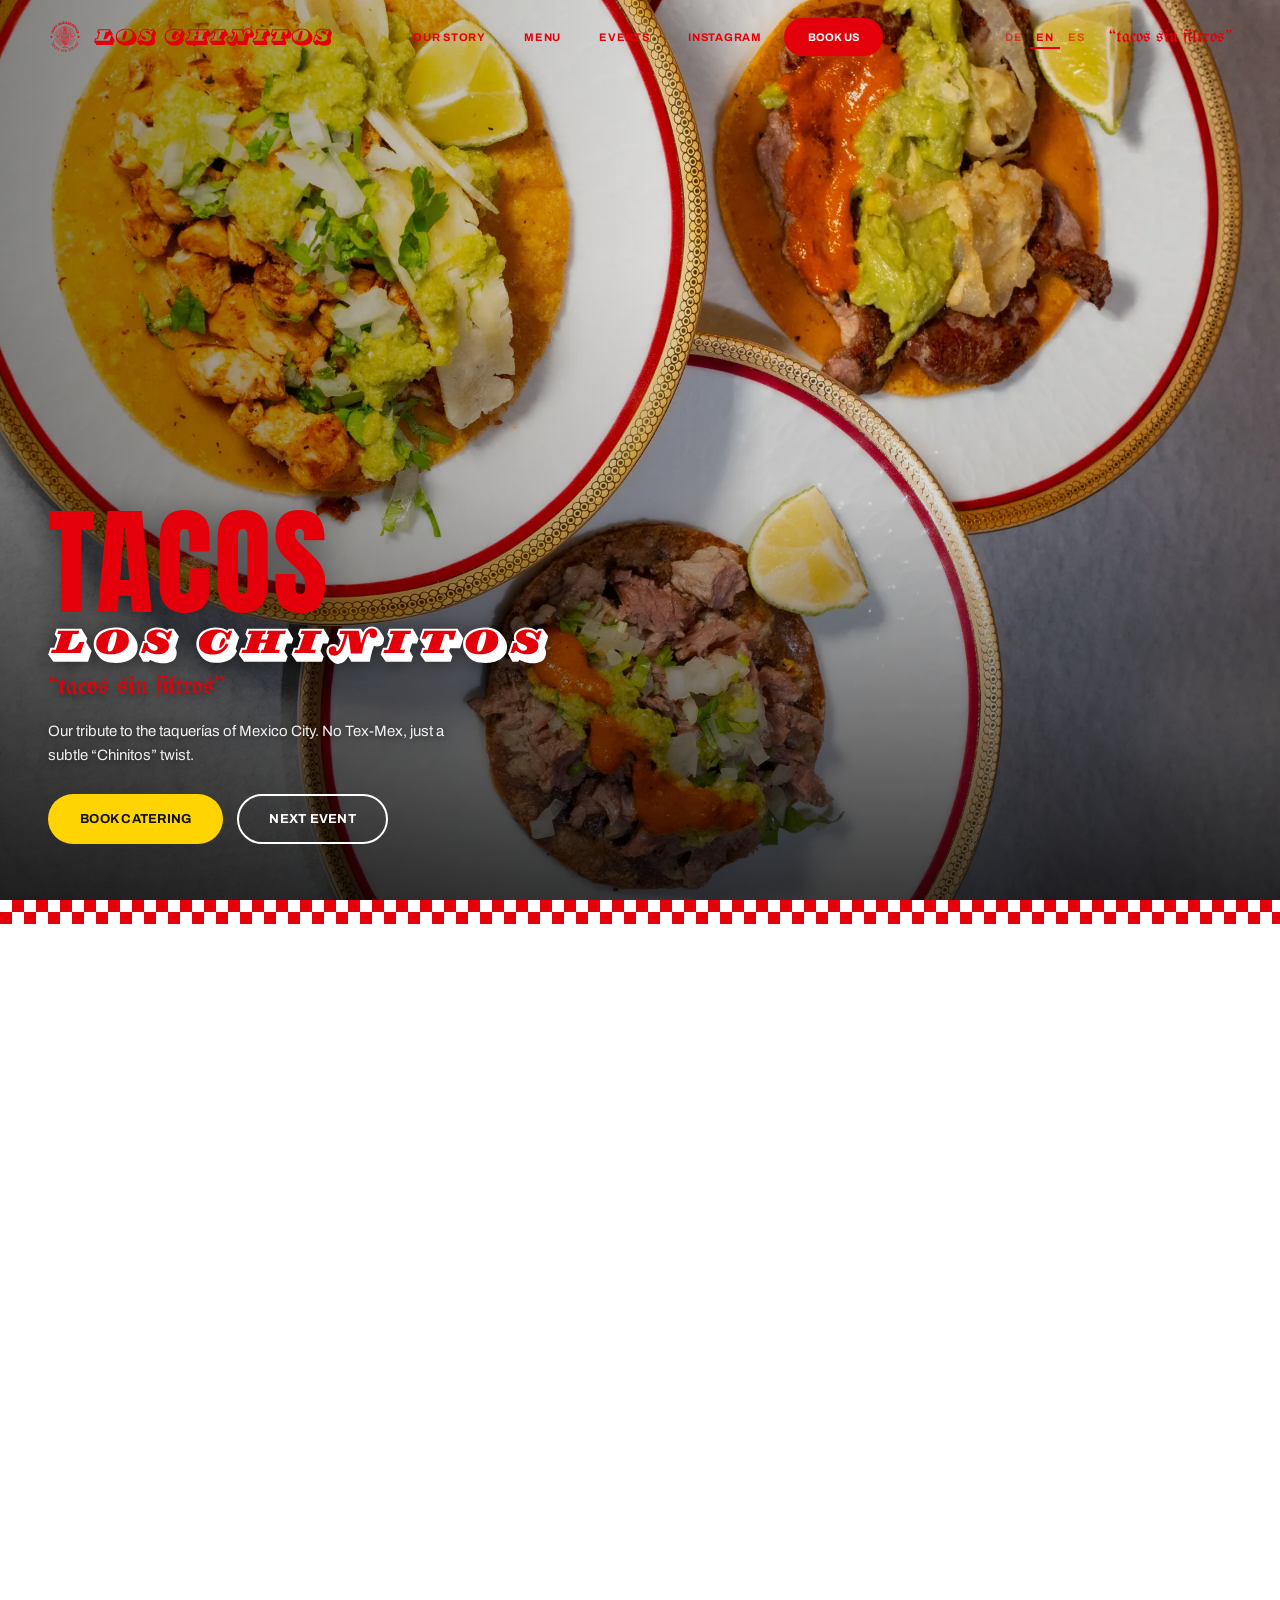
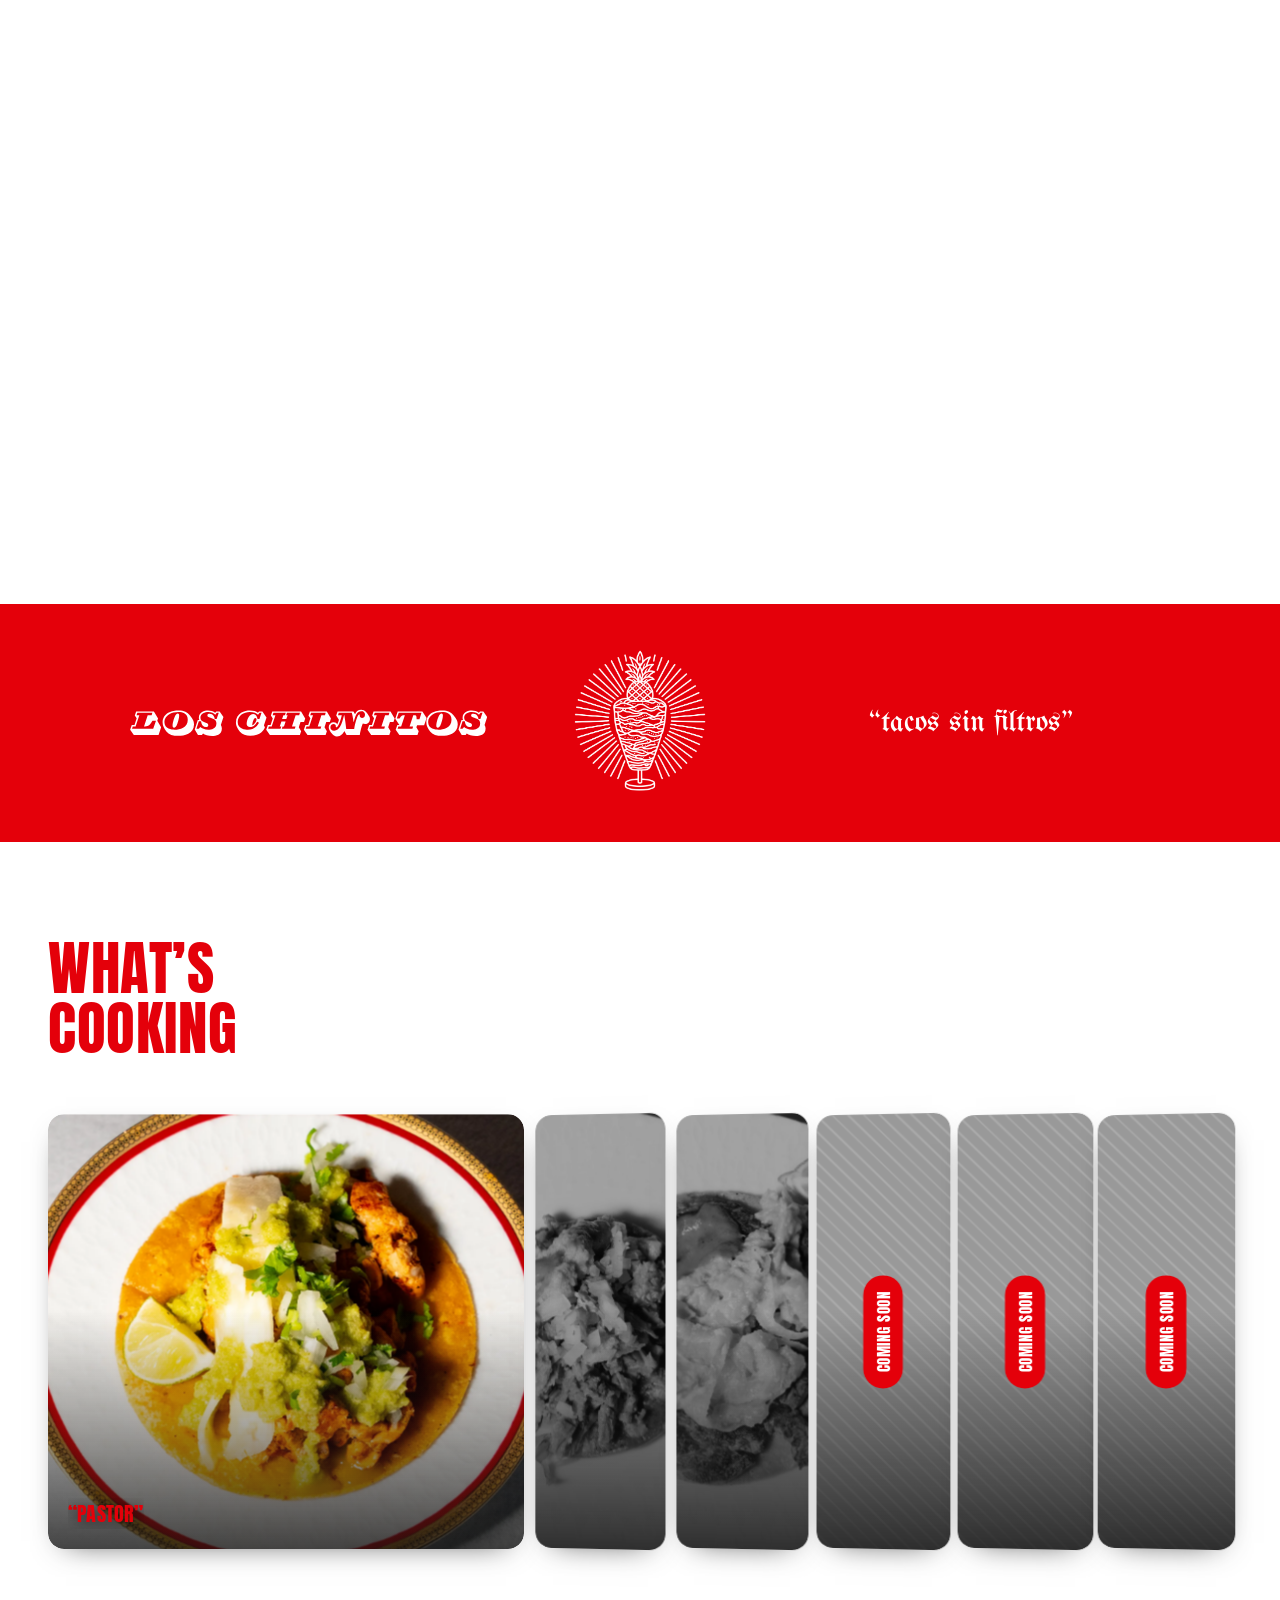
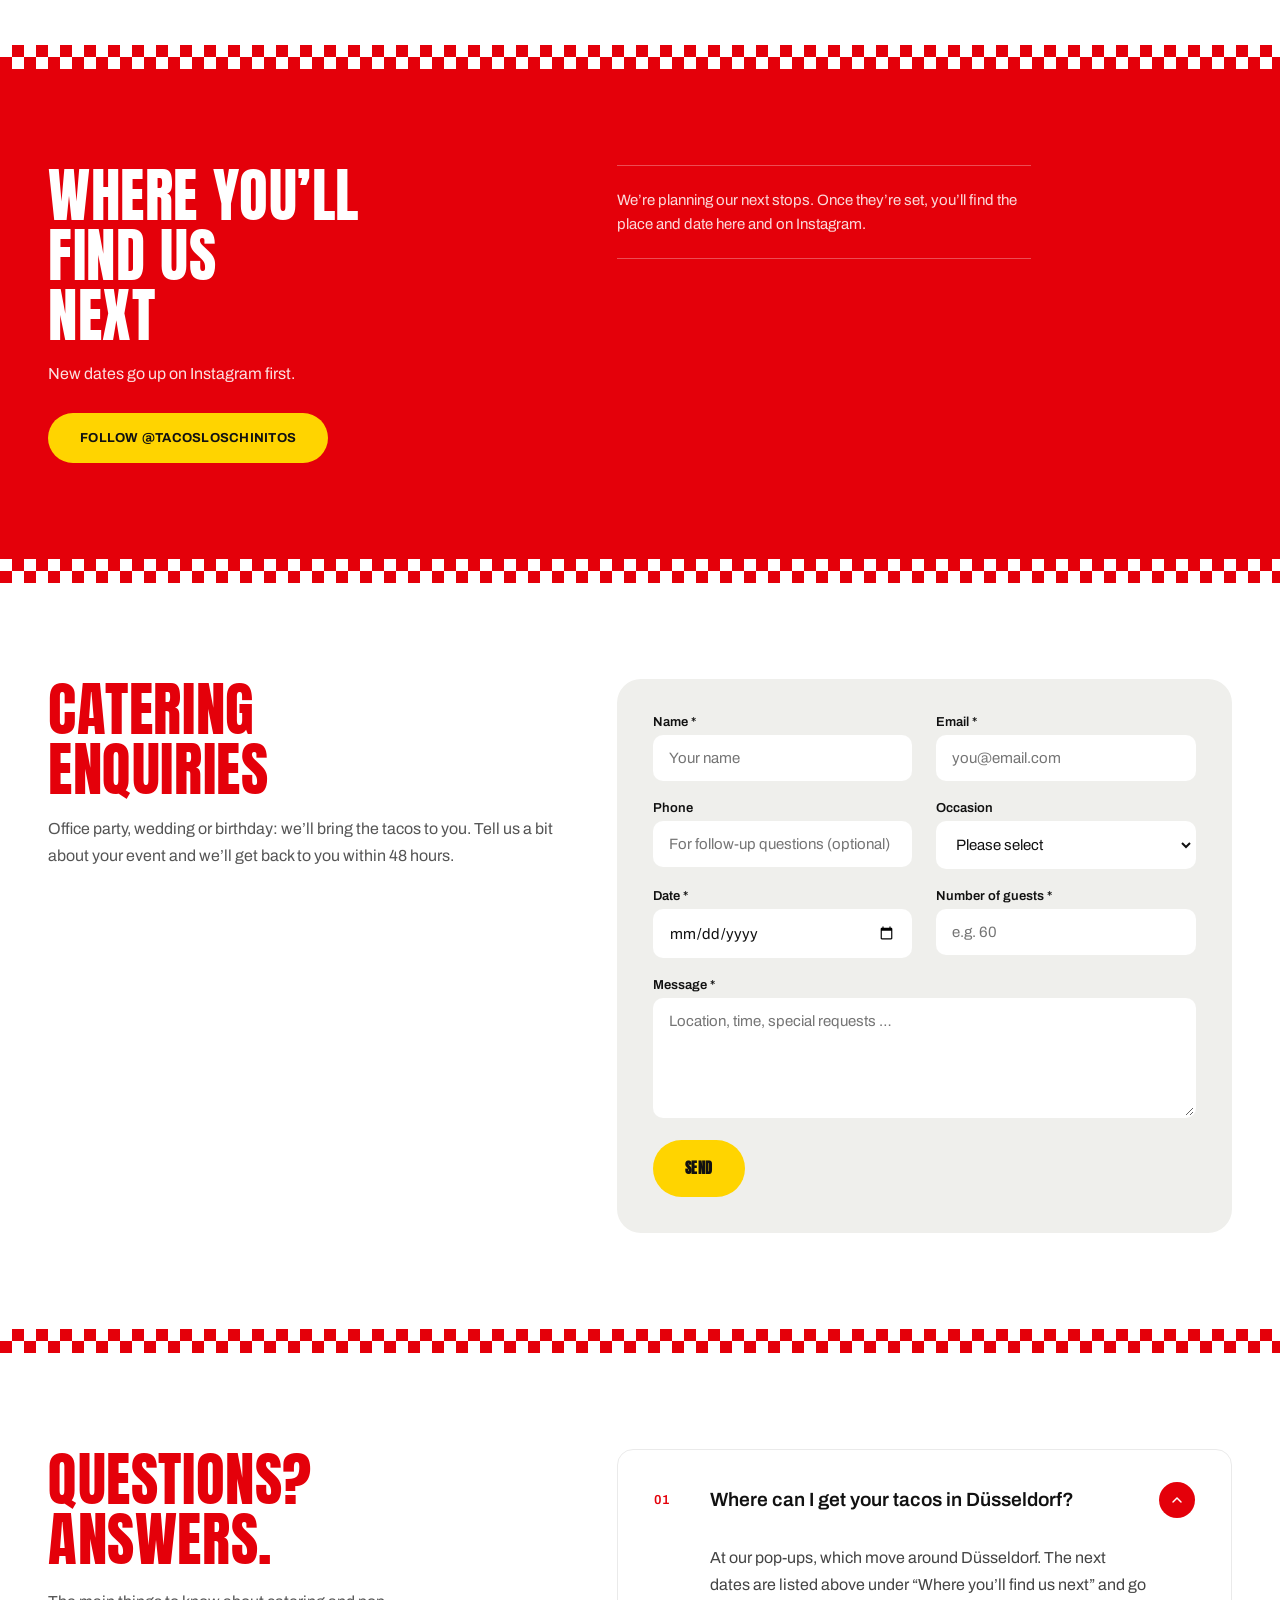
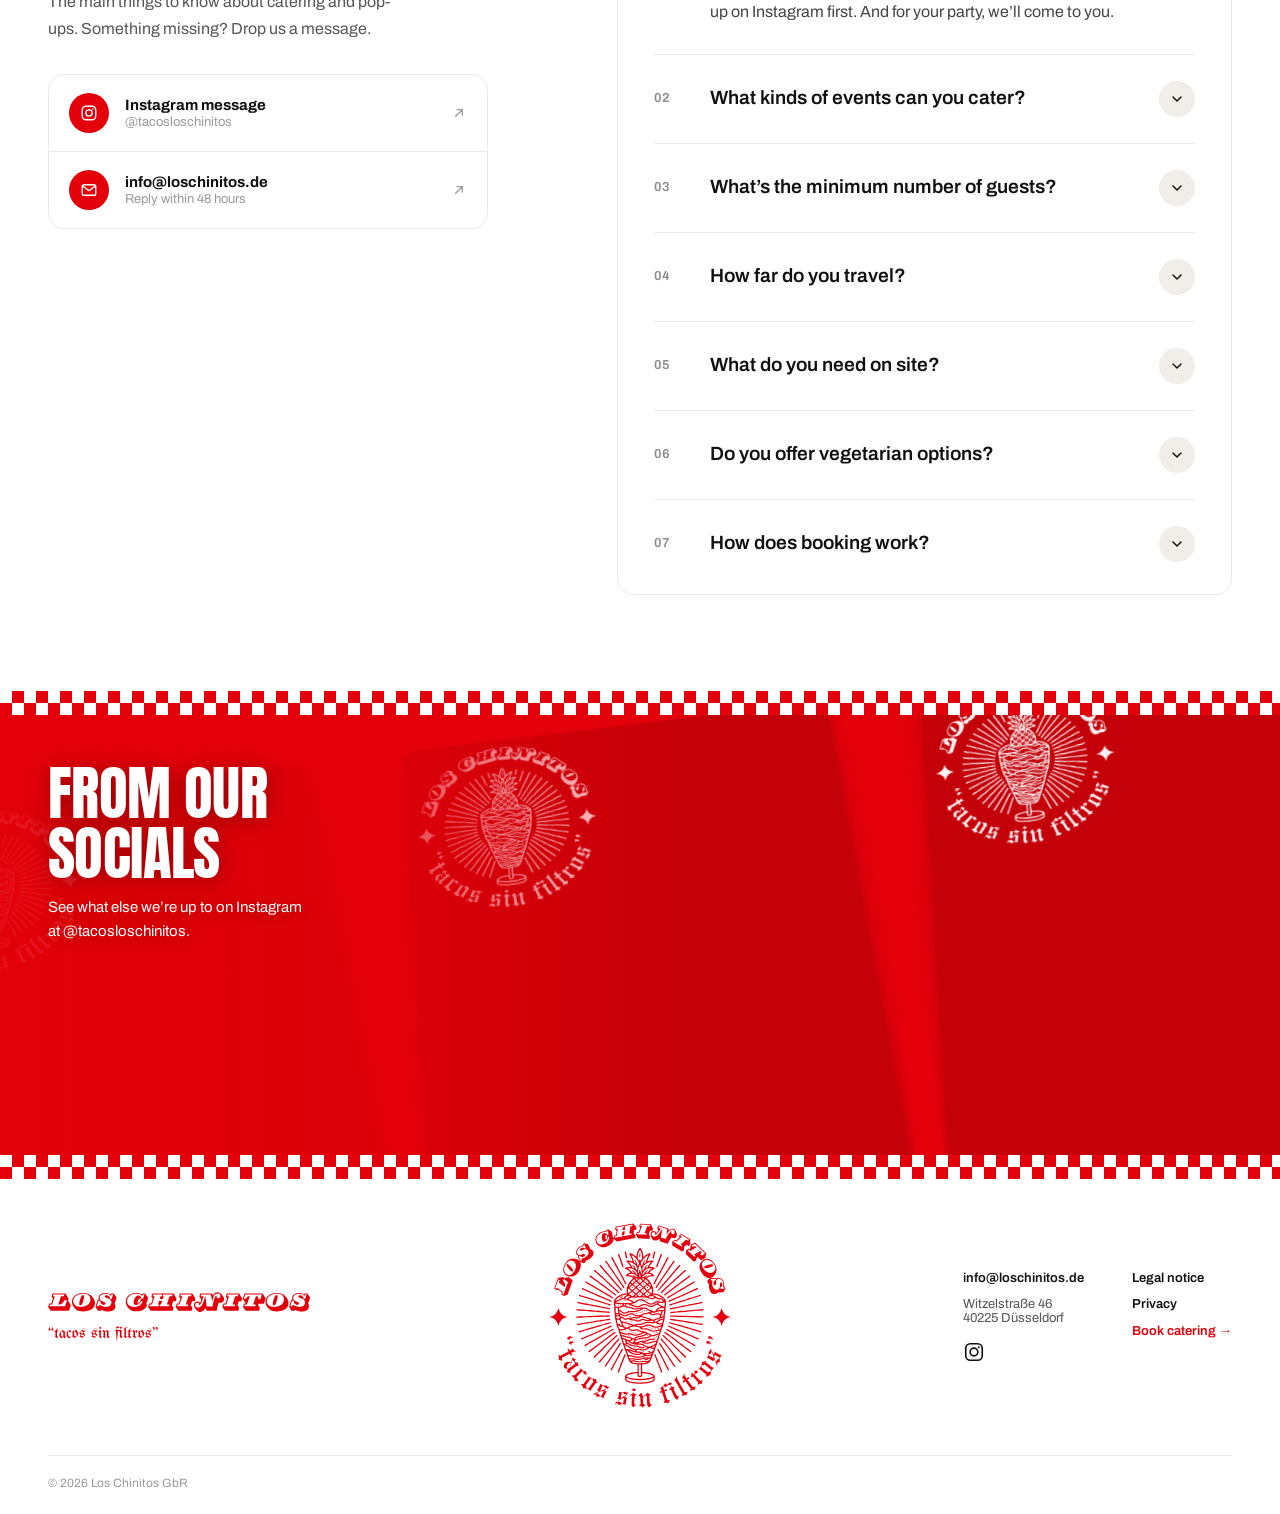
==== commit 34ec6b72: "Rename founders photo so browsers fetch the new version Images are cached for a week; a new file nam" ====
--- a/en/index.html
+++ b/en/index.html
@@ -268,7 +268,7 @@
         </div>
 
         <div class="story-img-block" data-story="img">
-          <img src="../founders-story.webp" loading="lazy" decoding="async" width="1600" height="2000" alt="The three founders of Los Chinitos, Toni, Linh and Mato, in front of a red sunburst with the words “We are Los Chinitos”" data-i18n-alt="story.imgAlt" />
+          <img src="../founders-story-v2.webp" loading="lazy" decoding="async" width="1600" height="2000" alt="The three founders of Los Chinitos, Toni, Linh and Mato, in front of a red sunburst with the words “We are Los Chinitos”" data-i18n-alt="story.imgAlt" />
           <div class="story-names">
             <span class="quoted">TONI</span>
             <span class="quoted">LINH</span>
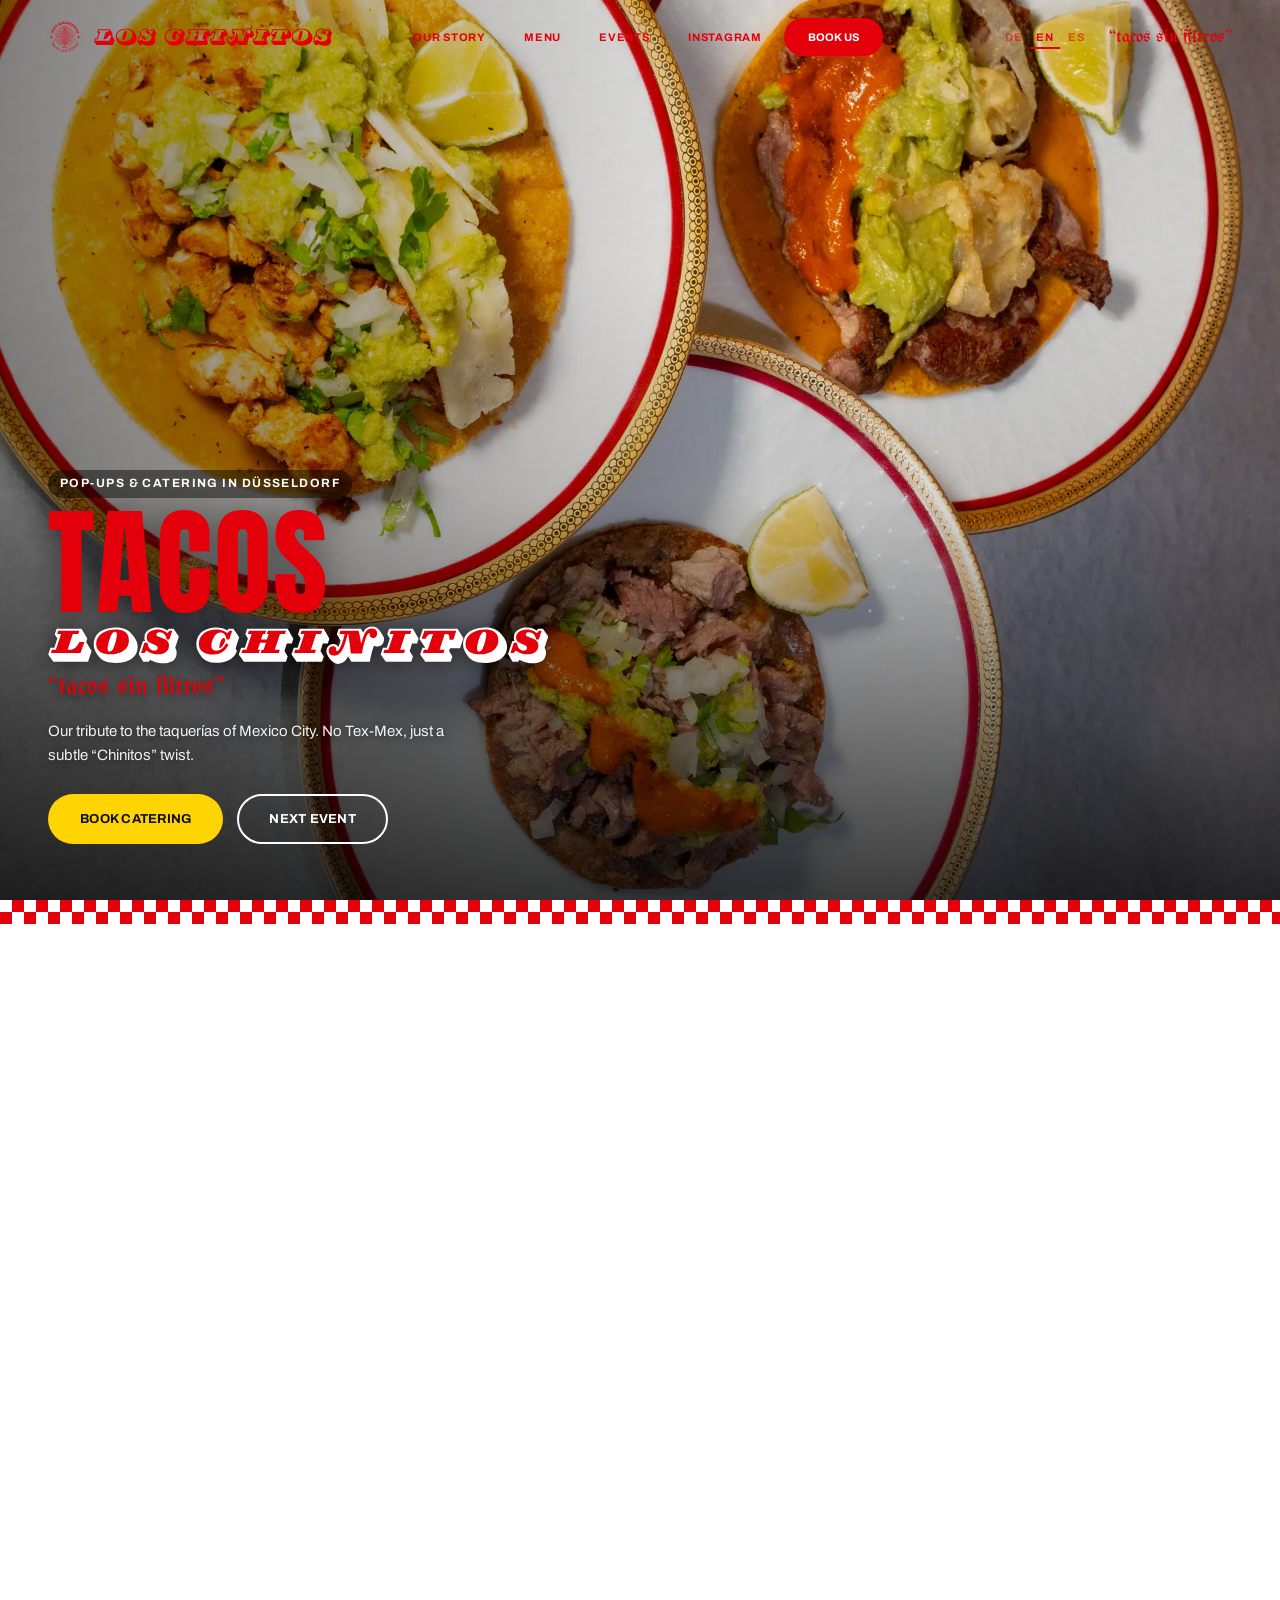
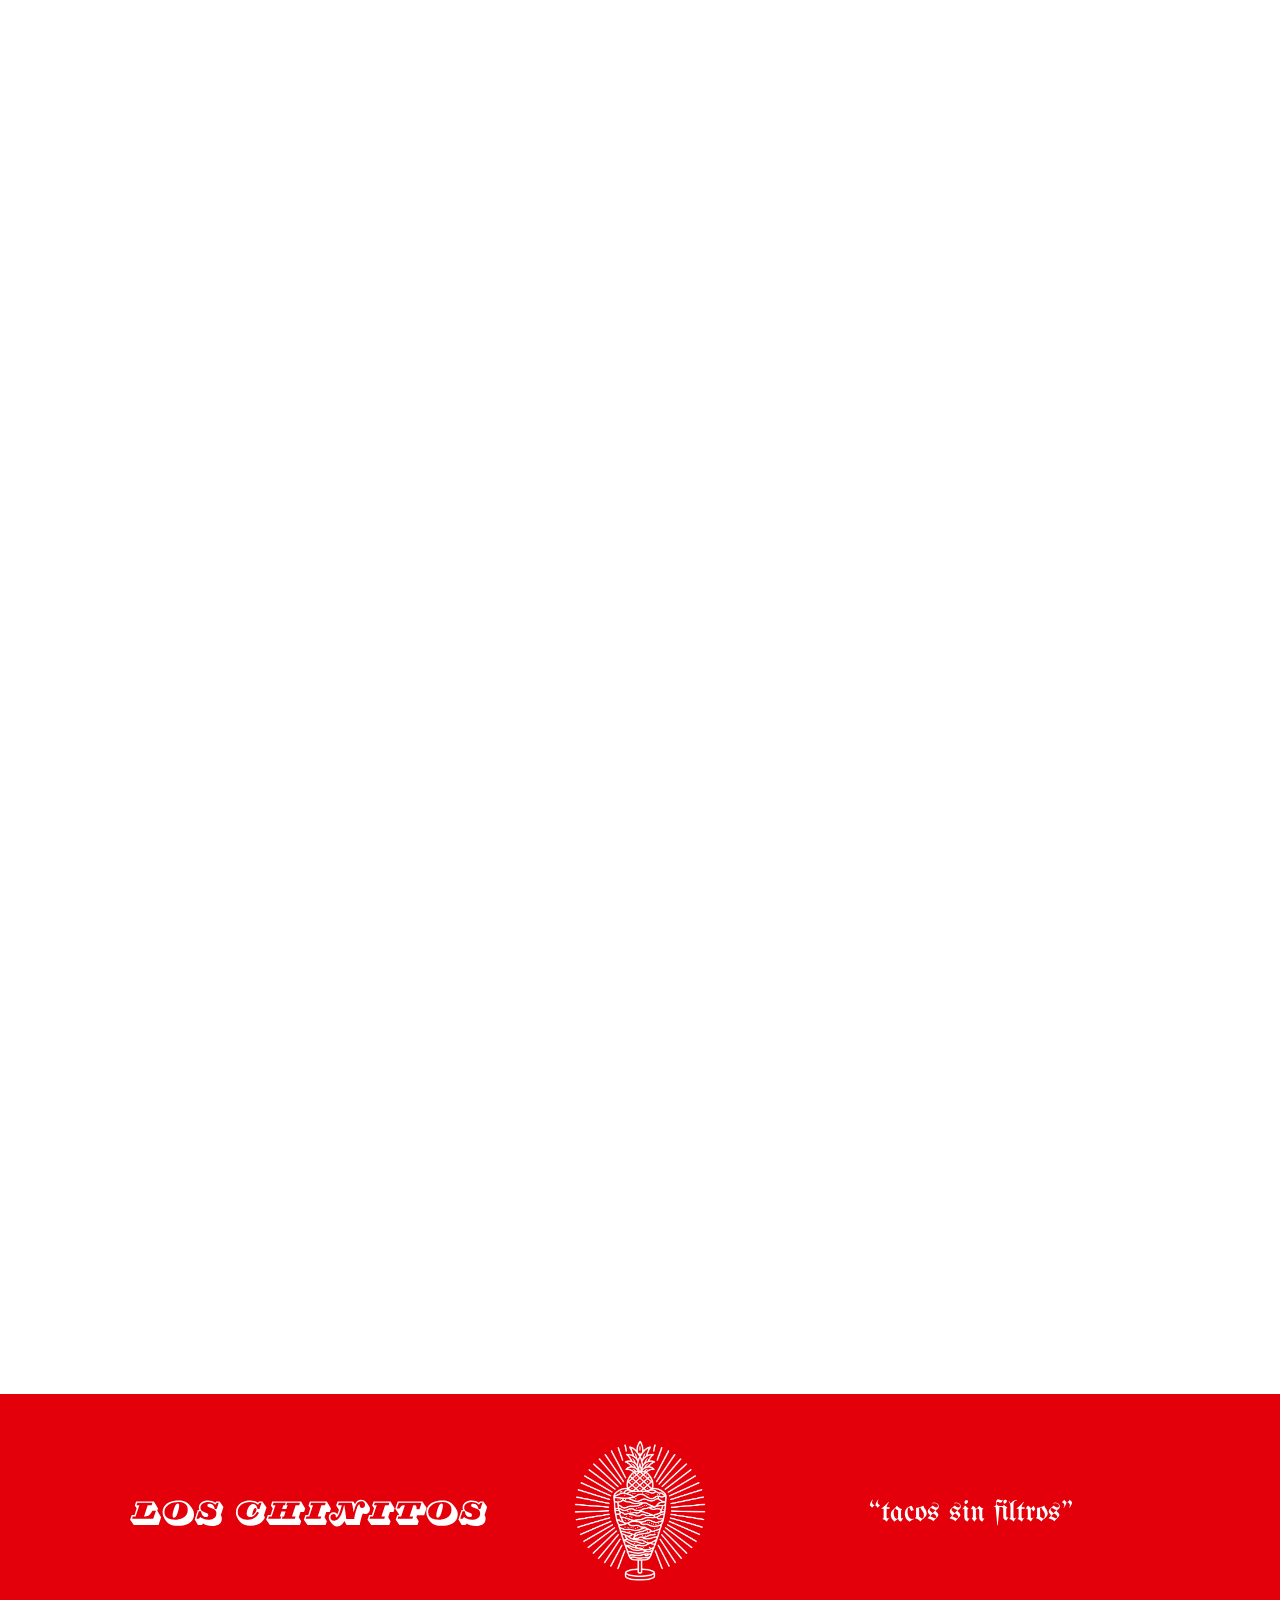
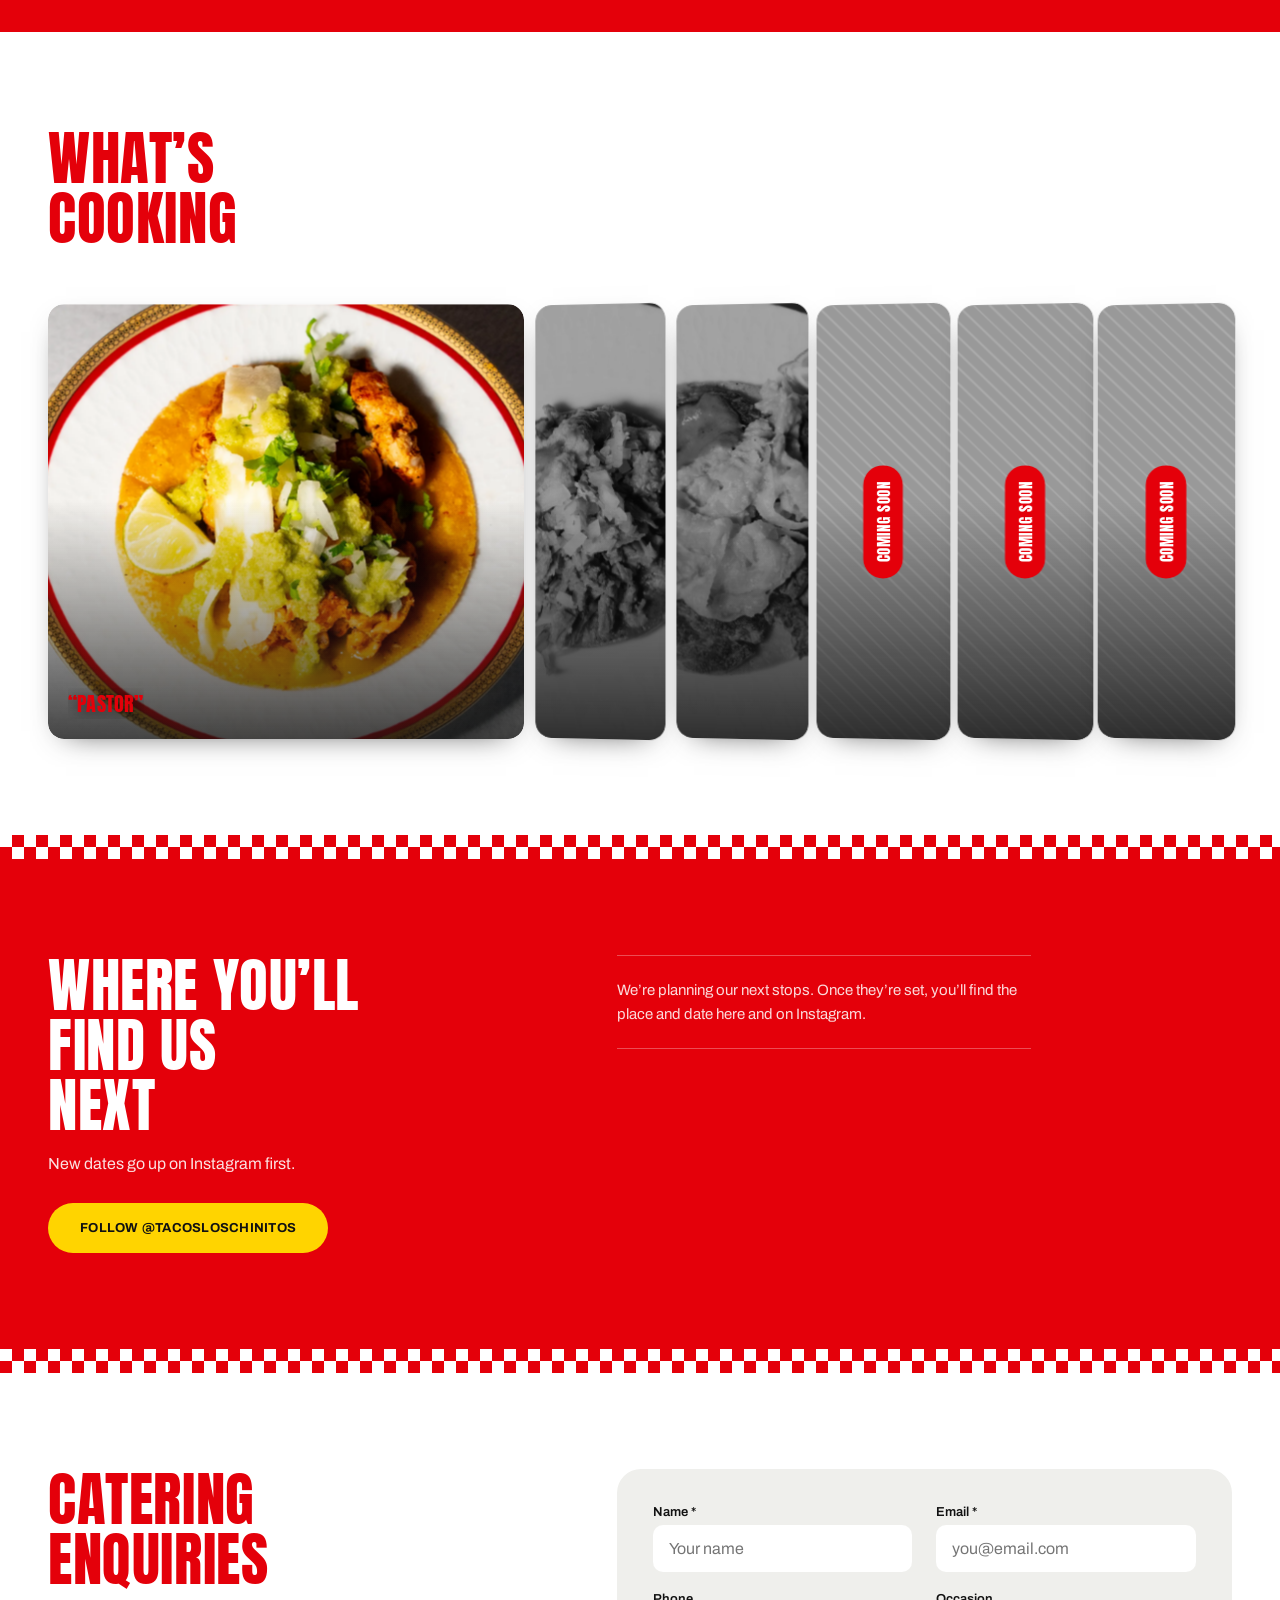
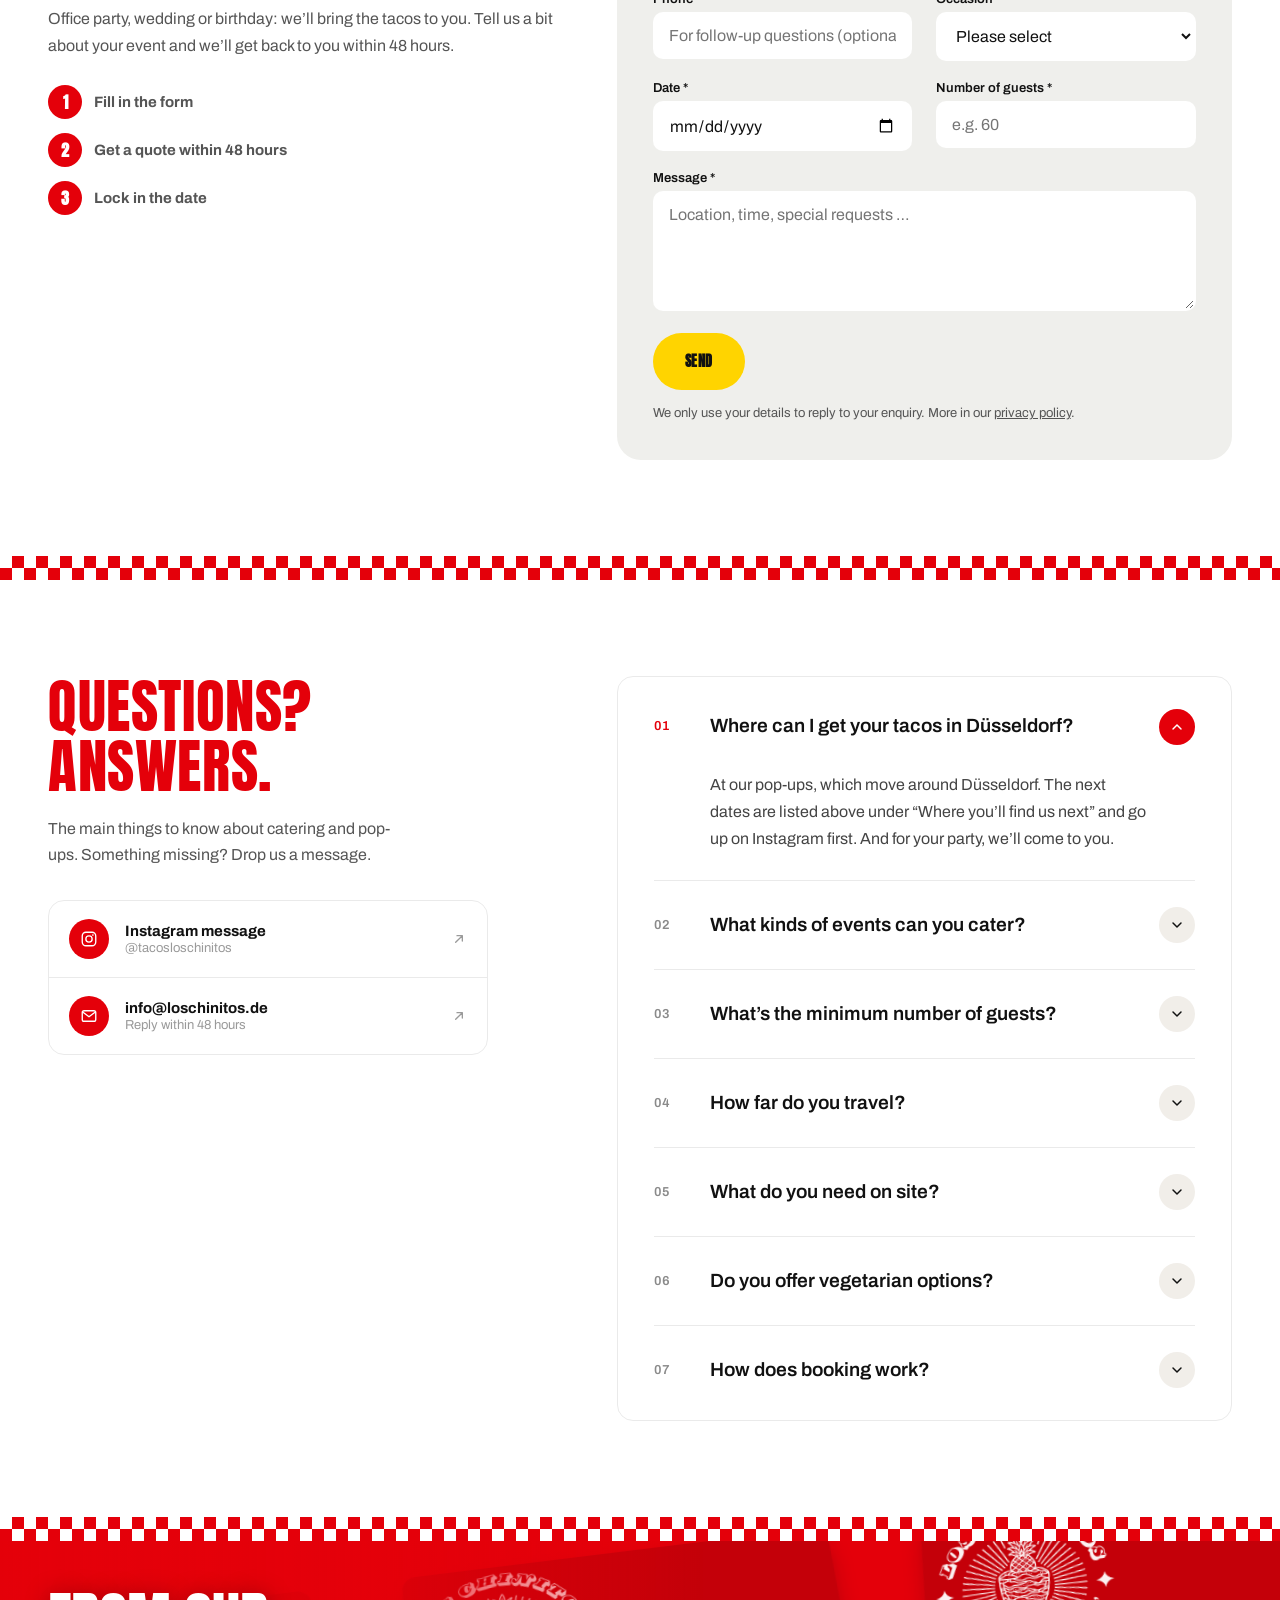
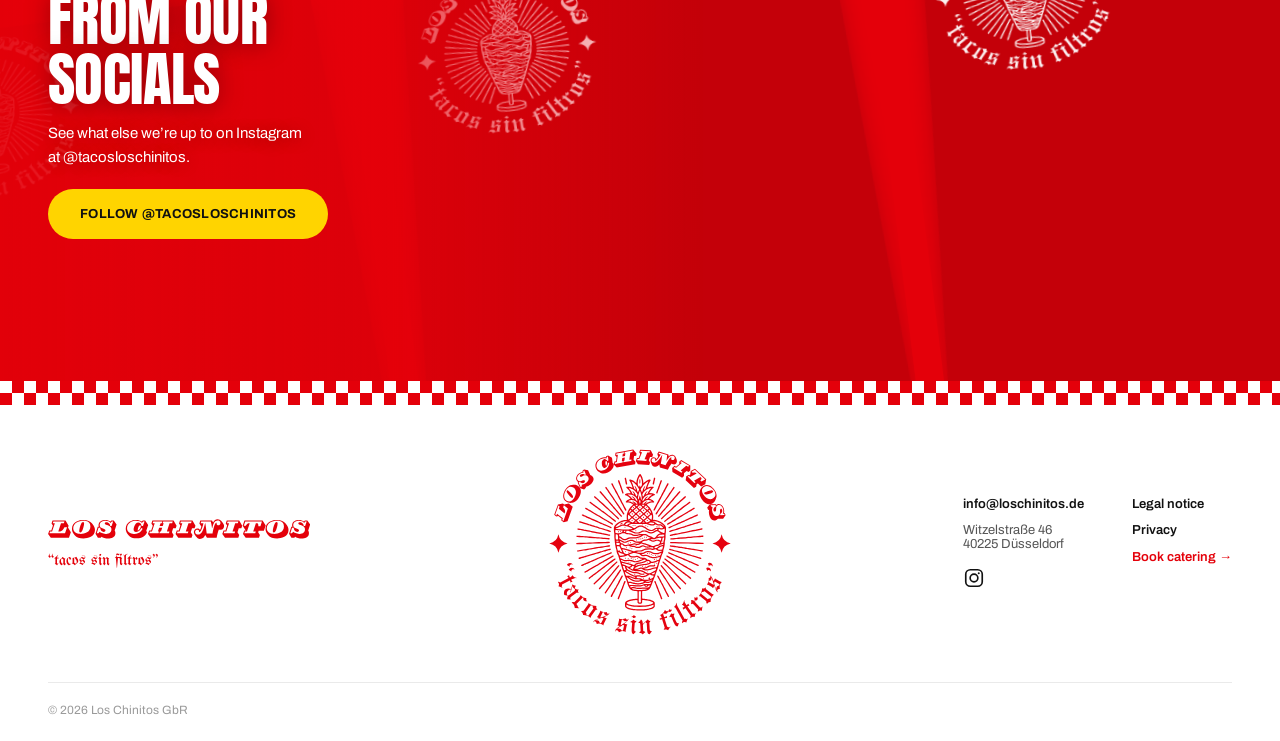
==== commit e56282dd: "Fix tablet layouts, improve the enquiry form and add clearer calls to action Fixes: - Story texts vi" ====
--- a/en/index.html
+++ b/en/index.html
@@ -232,6 +232,7 @@
   <div class="hero-inner">
     <div class="hero-card">
       <!-- one H1 = "Tacos – Los Chinitos": headline word + wordmark, same look as before -->
+      <p class="hero-kicker" data-i18n="hero.kicker">Pop-ups &amp; catering in Düsseldorf</p>
       <h1 class="hero-title"><span class="hero-title-main">TACOS</span><img class="hero-wordmark" src="../logo-wordmark-inverse.svg" alt="– Los Chinitos" /></h1>
       <span class="hero-tagline script-tag quoted">tacos sin filtros</span>
       <p data-i18n="hero.text">Our tribute to the taquerías of Mexico City. No Tex-Mex, just a subtle “Chinitos” twist.</p>
@@ -405,6 +406,11 @@
       <div class="anfragen-left">
         <h2 data-i18n-html="inquiry.h">Catering<br />enquiries</h2>
         <p data-i18n="inquiry.p">Office party, wedding or birthday: we’ll bring the tacos to you. Tell us a bit about your event and we’ll get back to you within 48 hours.</p>
+        <ol class="anfragen-steps">
+          <li data-i18n="inquiry.step1">Fill in the form</li>
+          <li data-i18n="inquiry.step2">Get a quote within 48 hours</li>
+          <li data-i18n="inquiry.step3">Lock in the date</li>
+        </ol>
       </div>
 
       <div class="form-card">
@@ -414,14 +420,14 @@
           <div class="form-grid">
             <div class="form-field">
               <label for="f-name" data-i18n="form.name">Name *</label>
-              <input type="text" id="f-name" name="name" placeholder="Your name" data-i18n-placeholder="form.namePh" required />
-              <span class="form-error" data-i18n="form.nameErr">Please enter your name.</span>
+              <input type="text" id="f-name" name="name" placeholder="Your name" data-i18n-placeholder="form.namePh" autocomplete="name" required aria-describedby="f-name-err" />
+              <span class="form-error" id="f-name-err" data-i18n="form.nameErr">Please enter your name.</span>
             </div>
 
             <div class="form-field">
               <label for="f-email" data-i18n="form.email">Email *</label>
-              <input type="email" id="f-email" name="email" placeholder="you@email.com" data-i18n-placeholder="form.emailPh" autocomplete="email" required />
-              <span class="form-error" data-i18n="form.emailErr">Please enter a valid email address.</span>
+              <input type="email" id="f-email" name="email" placeholder="you@email.com" data-i18n-placeholder="form.emailPh" autocomplete="email" required aria-describedby="f-email-err" />
+              <span class="form-error" id="f-email-err" data-i18n="form.emailErr">Please enter a valid email address.</span>
             </div>
 
             <div class="form-field">
@@ -442,29 +448,30 @@
 
             <div class="form-field">
               <label for="f-datum" data-i18n="form.date">Date *</label>
-              <input type="date" id="f-datum" name="datum" required />
-              <span class="form-error" data-i18n="form.dateErr">Please choose a date.</span>
+              <input type="date" id="f-datum" name="datum" required aria-describedby="f-datum-err" />
+              <span class="form-error" id="f-datum-err" data-i18n="form.dateErr">Please choose a date from today onwards.</span>
             </div>
 
             <div class="form-field">
               <label for="f-personen" data-i18n="form.guests">Number of guests *</label>
-              <input type="number" id="f-personen" name="personen" min="1" placeholder="e.g. 60" data-i18n-placeholder="form.guestsPh" required />
-              <span class="form-error" data-i18n="form.guestsErr">Please enter the number of guests.</span>
+              <input type="number" id="f-personen" name="personen" min="1" placeholder="e.g. 60" data-i18n-placeholder="form.guestsPh" required aria-describedby="f-personen-err" />
+              <span class="form-error" id="f-personen-err" data-i18n="form.guestsErr">Please enter the number of guests.</span>
             </div>
 
             <div class="form-field full">
               <label for="f-nachricht" data-i18n="form.message">Message *</label>
-              <textarea id="f-nachricht" name="nachricht" placeholder="Location, time, special requests …" data-i18n-placeholder="form.messagePh" required></textarea>
-              <span class="form-error" data-i18n="form.messageErr">Please tell us a bit about what you need.</span>
+              <textarea id="f-nachricht" name="nachricht" placeholder="Location, time, special requests …" data-i18n-placeholder="form.messagePh" required aria-describedby="f-nachricht-err"></textarea>
+              <span class="form-error" id="f-nachricht-err" data-i18n="form.messageErr">Please tell us a bit about what you need.</span>
             </div>
           </div>
 
-          <p class="form-summary" data-i18n="form.summary">Please fill in the highlighted fields.</p>
+          <p class="form-summary" data-i18n="form.summary" role="alert">Please fill in the highlighted fields.</p>
 
           <div class="form-footer">
             <button type="submit" class="btn btn-yellow" data-i18n="form.submit">Send</button>
-            <span class="form-status"></span>
+            <span class="form-status" role="status" tabindex="-1"></span>
           </div>
+          <p class="form-privacy" data-i18n-html="form.privacy">We only use your details to reply to your enquiry. More in our <a href="/datenschutz.html">privacy policy</a>.</p>
         </form>
       </div>
     </div>
@@ -623,6 +630,7 @@
   <div class="social-wall-copy">
     <h2 data-i18n-html="social.h">From our<br />socials</h2>
     <p data-i18n="social.p">See what else we’re up to on Instagram at @tacosloschinitos.</p>
+    <a href="https://www.instagram.com/tacosloschinitos/" target="_blank" rel="noopener" class="btn btn-yellow" data-i18n="events.follow">Follow @tacosloschinitos</a>
   </div>
 </section>
 
@@ -684,7 +692,7 @@
 // normal static stacked block instead).
 (function () {
   // phones (portrait <=768px, or held sideways) get the static stacked layout
-  var compactQuery = window.matchMedia('(max-width: 768px), (max-height: 560px) and (orientation: landscape)');
+  var compactQuery = window.matchMedia('(max-width: 900px), (max-height: 560px) and (orientation: landscape), (prefers-reduced-motion: reduce)');
   var container = document.getElementById('story-container');
   var img = document.querySelector('[data-story="img"]');
   var left = document.querySelector('[data-story="left"]');
--- a/css/style.css
+++ b/css/style.css
@@ -103,7 +103,10 @@
 .quoted::before { content: '\201C'; }
 .quoted::after { content: '\201D'; }
 
-:focus-visible { outline: 3px solid var(--red); outline-offset: 3px; }
+:focus-visible { outline: 3px solid var(--ink); outline-offset: 3px; box-shadow: 0 0 0 6px #fff; }
+.events-section :focus-visible, .social-wall-section :focus-visible, .site-footer :focus-visible { outline-color: #fff; box-shadow: 0 0 0 6px var(--ink); }
+/* navigation keeps its original focus style (owner's choice) */
+.nav :focus-visible, .nav-mobile-panel :focus-visible { outline: 3px solid var(--red); outline-offset: 3px; box-shadow: none; }
 .on-dark:focus-visible { outline-color: #fff; }
 
 @media (prefers-reduced-motion: reduce) {
@@ -349,9 +352,10 @@
   .nav-links a { padding: 10px 10px; font-size: 10px; }
   .nav-cta .btn { padding: 9px 16px; font-size: 10px; }
 }
-@media (max-width: 640px), (max-height: 560px) and (orientation: landscape) {
+@media (max-width: 900px), (max-height: 560px) and (orientation: landscape) {
+  .nav-inner { grid-template-columns: 1fr auto auto; }
   .nav-links { display: none; }
-  .nav-cta { display: none; }
+  .nav-cta .btn { padding: 9px 14px; font-size: 10px; }
   .nav-toggle { display: flex; }
   .hide-on-mobile { display: none !important; }
   .nav-brand { gap: 8px; }
@@ -366,7 +370,7 @@
   .nav-brand .logo-wordmark { height: 14px; }
   .nav-inner { column-gap: 6px; }
 }
-@media (min-width: 641px) and (min-height: 561px), (min-width: 641px) and (orientation: portrait) {
+@media (min-width: 901px) and (min-height: 561px), (min-width: 901px) and (orientation: portrait) {
   .nav-mobile-panel { display: none !important; }
 }
 
@@ -527,7 +531,7 @@
 @keyframes lc-roll-cw { from { transform: rotate(0deg); } to { transform: rotate(360deg); } }
 @keyframes lc-roll-ccw { from { transform: rotate(0deg); } to { transform: rotate(-360deg); } }
 
-#story-container { position: relative; width: 100%; height: 320vh; }
+#story-container { position: relative; width: 100%; height: 230vh; }
 #story-sticky { position: sticky; top: 0; height: 100vh; height: 100dvh; width: 100%; overflow: hidden; display: flex; align-items: center; box-sizing: border-box; }
 .story-inner { max-width: var(--container); margin: 0 auto; width: 100%; padding: 0 var(--gutter); box-sizing: border-box; }
 .story-grid { display: grid; grid-template-columns: minmax(0,1fr) minmax(0,1.35fr) minmax(0,1fr); gap: 44px; align-items: center; }
@@ -554,7 +558,7 @@
 @media (max-width: 900px), (max-height: 560px) and (orientation: landscape) {
   .story-grid { grid-template-columns: 1fr !important; gap: 28px !important; }
 }
-@media (max-width: 768px), (max-height: 560px) and (orientation: landscape) {
+@media (max-width: 900px), (max-height: 560px) and (orientation: landscape), (prefers-reduced-motion: reduce) {
   #story-container { height: auto !important; }
   #story-sticky { position: static !important; height: auto !important; overflow: visible !important; padding: 56px 0 !important; }
   .story-grid { grid-auto-flow: row !important; }
@@ -798,7 +802,7 @@
   background: #fff;
   border-radius: 10px;
   padding: 13px 14px;
-  font-size: 15px;
+  font-size: 16px;
   color: var(--ink);
   transition: border-color .18s ease;
 }
@@ -959,7 +963,7 @@
   background: #F1EEE9; color: var(--ink); transition: background .25s ease, color .25s ease, transform .3s ease;
 }
 .faq-q button:hover .faq-q-text { color: var(--red); }
-.faq-q button:focus-visible { outline: 3px solid var(--red); outline-offset: 4px; border-radius: 6px; }
+.faq-q button:focus-visible { outline: 3px solid var(--ink); outline-offset: 4px; border-radius: 6px; }
 .faq-item.is-open .faq-num { color: var(--red); }
 .faq-item.is-open .faq-toggle { background: var(--red); color: #fff; transform: rotate(180deg); }
 
@@ -1073,3 +1077,40 @@
   .consent-actions .btn { flex: 1 1 100%; }
 }
 @media (prefers-reduced-motion: reduce) { .consent-card { animation: none; } }
+
+/* ---------- hero kicker: what & where, above the headline ---------- */
+.hero-card .hero-kicker {
+  display: inline-block;
+  margin: 0 0 14px;
+  padding: 6px 12px;
+  border-radius: 999px;
+  background: rgba(0,0,0,0.45);
+  color: #fff;
+  font-size: 12px;
+  font-weight: 700;
+  letter-spacing: 0.12em;
+  text-transform: uppercase;
+  line-height: 1.3;
+  max-width: none;
+  text-shadow: none;
+}
+@media (max-width: 640px) { .hero-card .hero-kicker { font-size: 11px; margin-bottom: 10px; } }
+@media (max-height: 560px) and (orientation: landscape) { .hero-card .hero-kicker { font-size: 10px; margin-bottom: 8px; padding: 4px 10px; } }
+
+/* ---------- enquiry: 3 steps + privacy note ---------- */
+.anfragen-steps { list-style: none; margin: 26px 0 0; padding: 0; display: grid; gap: 14px; counter-reset: step; }
+.anfragen-steps li { display: grid; grid-template-columns: 34px 1fr; gap: 12px; align-items: center; font-weight: 700; font-size: 15px; counter-increment: step; }
+.anfragen-steps li::before { content: counter(step); display: grid; place-items: center; width: 34px; height: 34px; border-radius: 50%; background: var(--red); color: #fff; font-family: var(--font-display); font-size: 16px; }
+.form-privacy { margin: 14px 0 0; font-size: 13px; line-height: 1.5; color: #555; }
+.form-privacy a { color: inherit; text-decoration: underline; }
+
+/* ---------- Instagram follow button in the social wall ---------- */
+.social-wall-copy .btn { align-self: flex-start; margin-top: 8px; }
+.social-wall-copy a.handle { color: #fff; text-decoration: underline; text-underline-offset: 3px; }
+
+/* ---------- thank-you page: second way out ---------- */
+.danke-actions { display: flex; flex-wrap: wrap; gap: 12px; justify-content: center; margin-top: 8px; }
+/* form fields have their own focus style; keep the ring tight, no halo */
+.form-field input:focus-visible,
+.form-field select:focus-visible,
+.form-field textarea:focus-visible { outline: 3px solid var(--ink); outline-offset: 2px; box-shadow: none; }
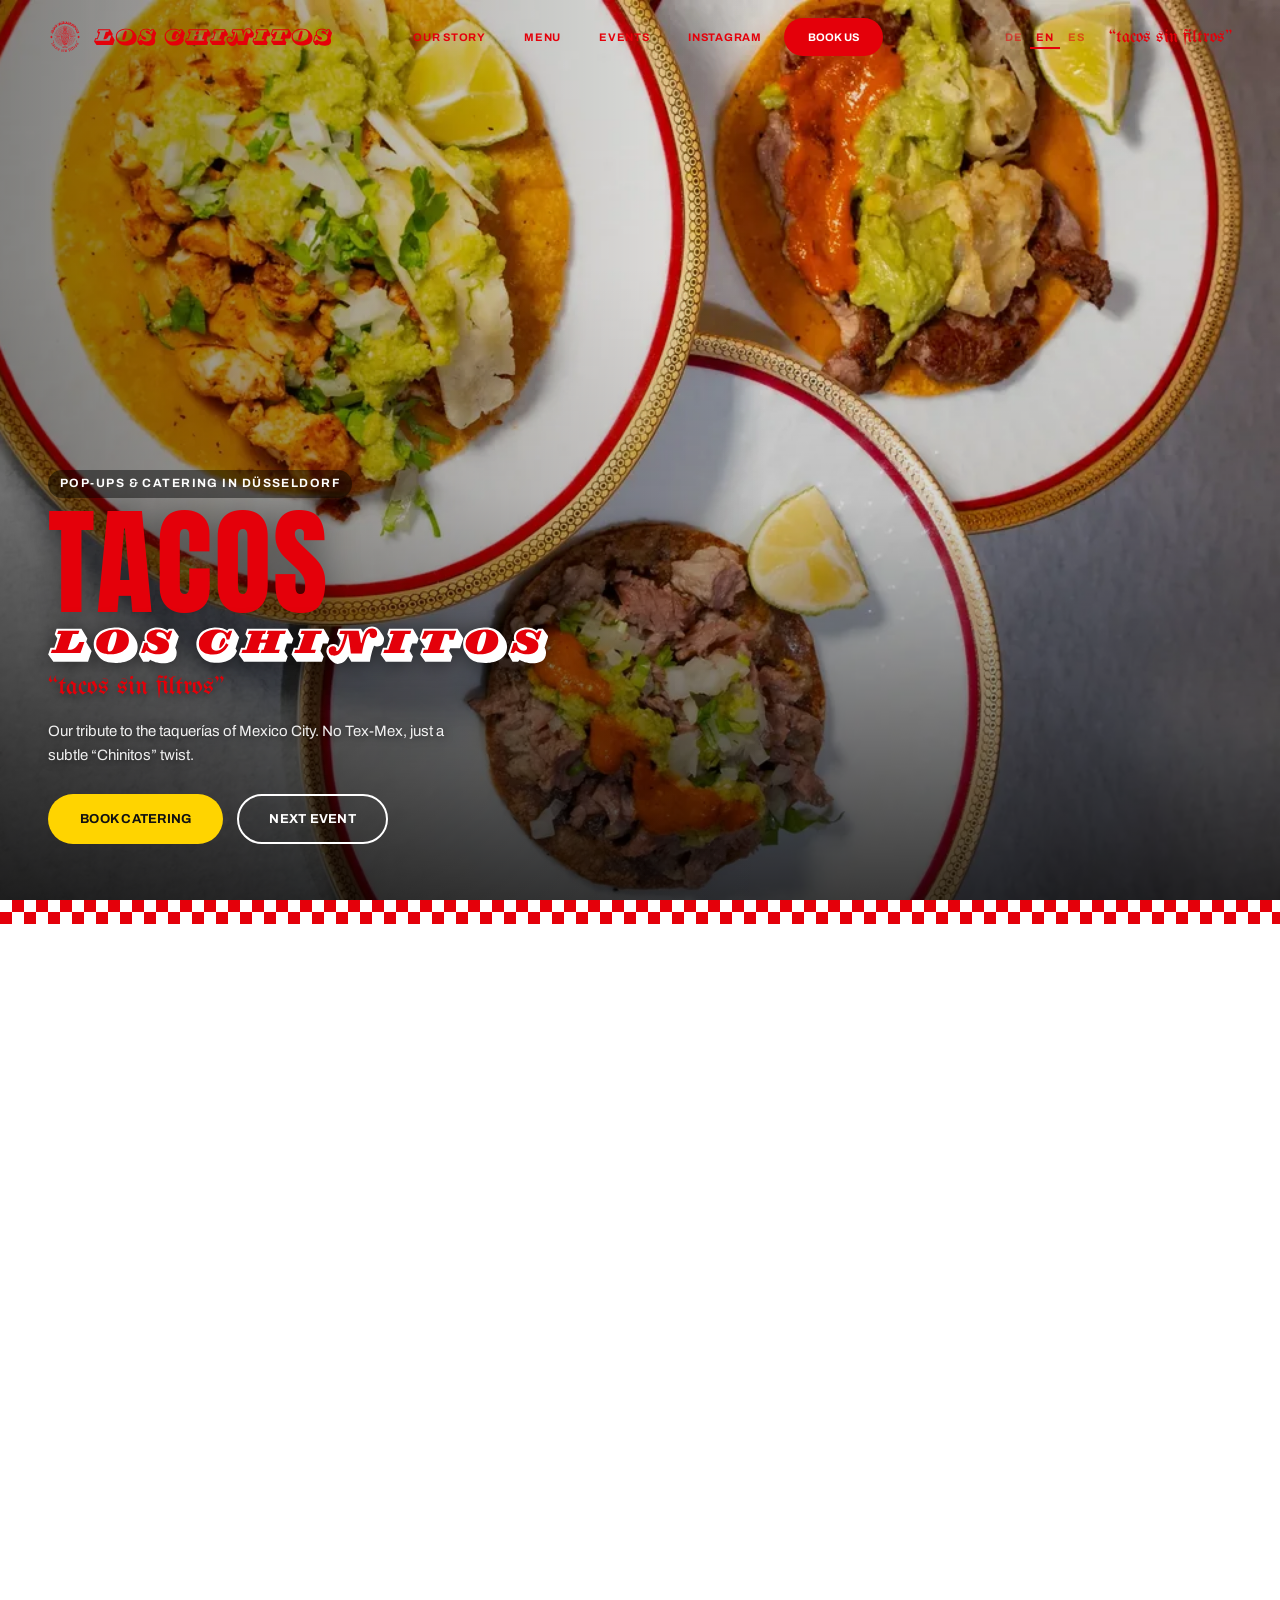
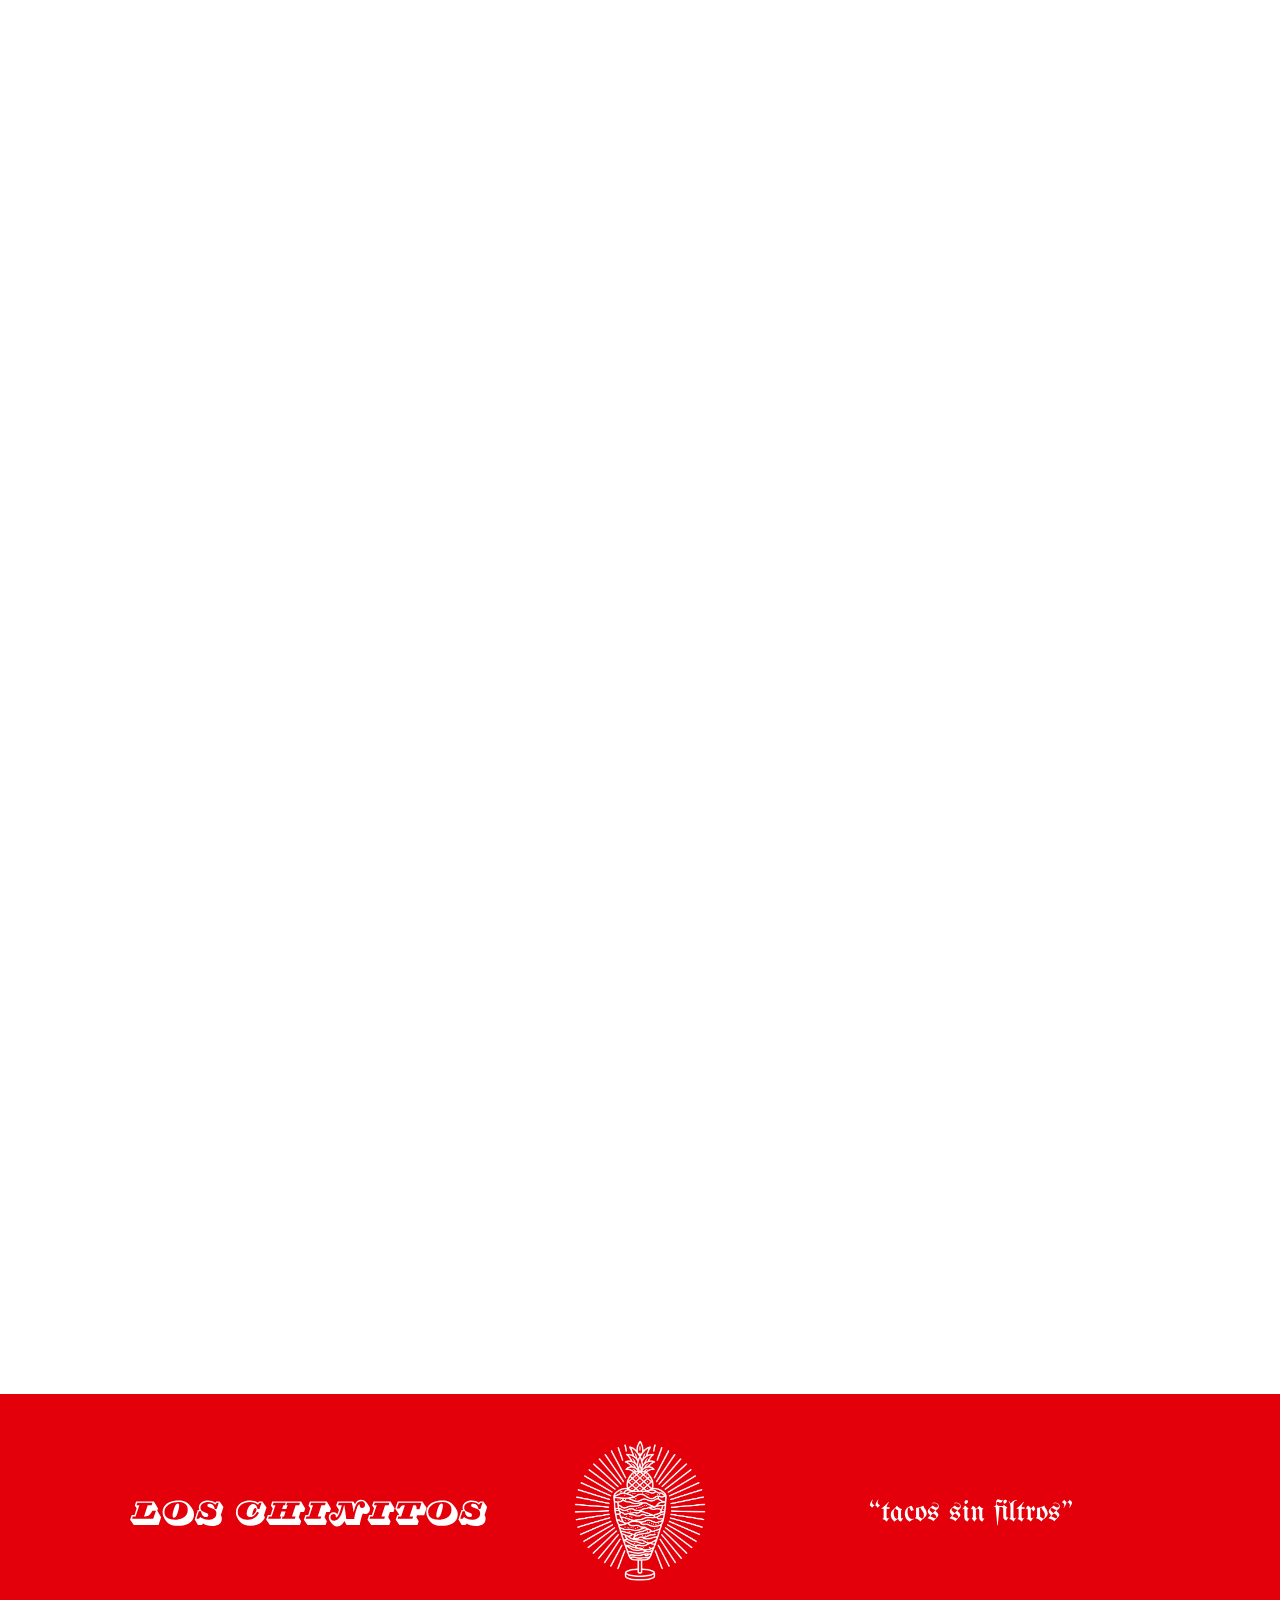
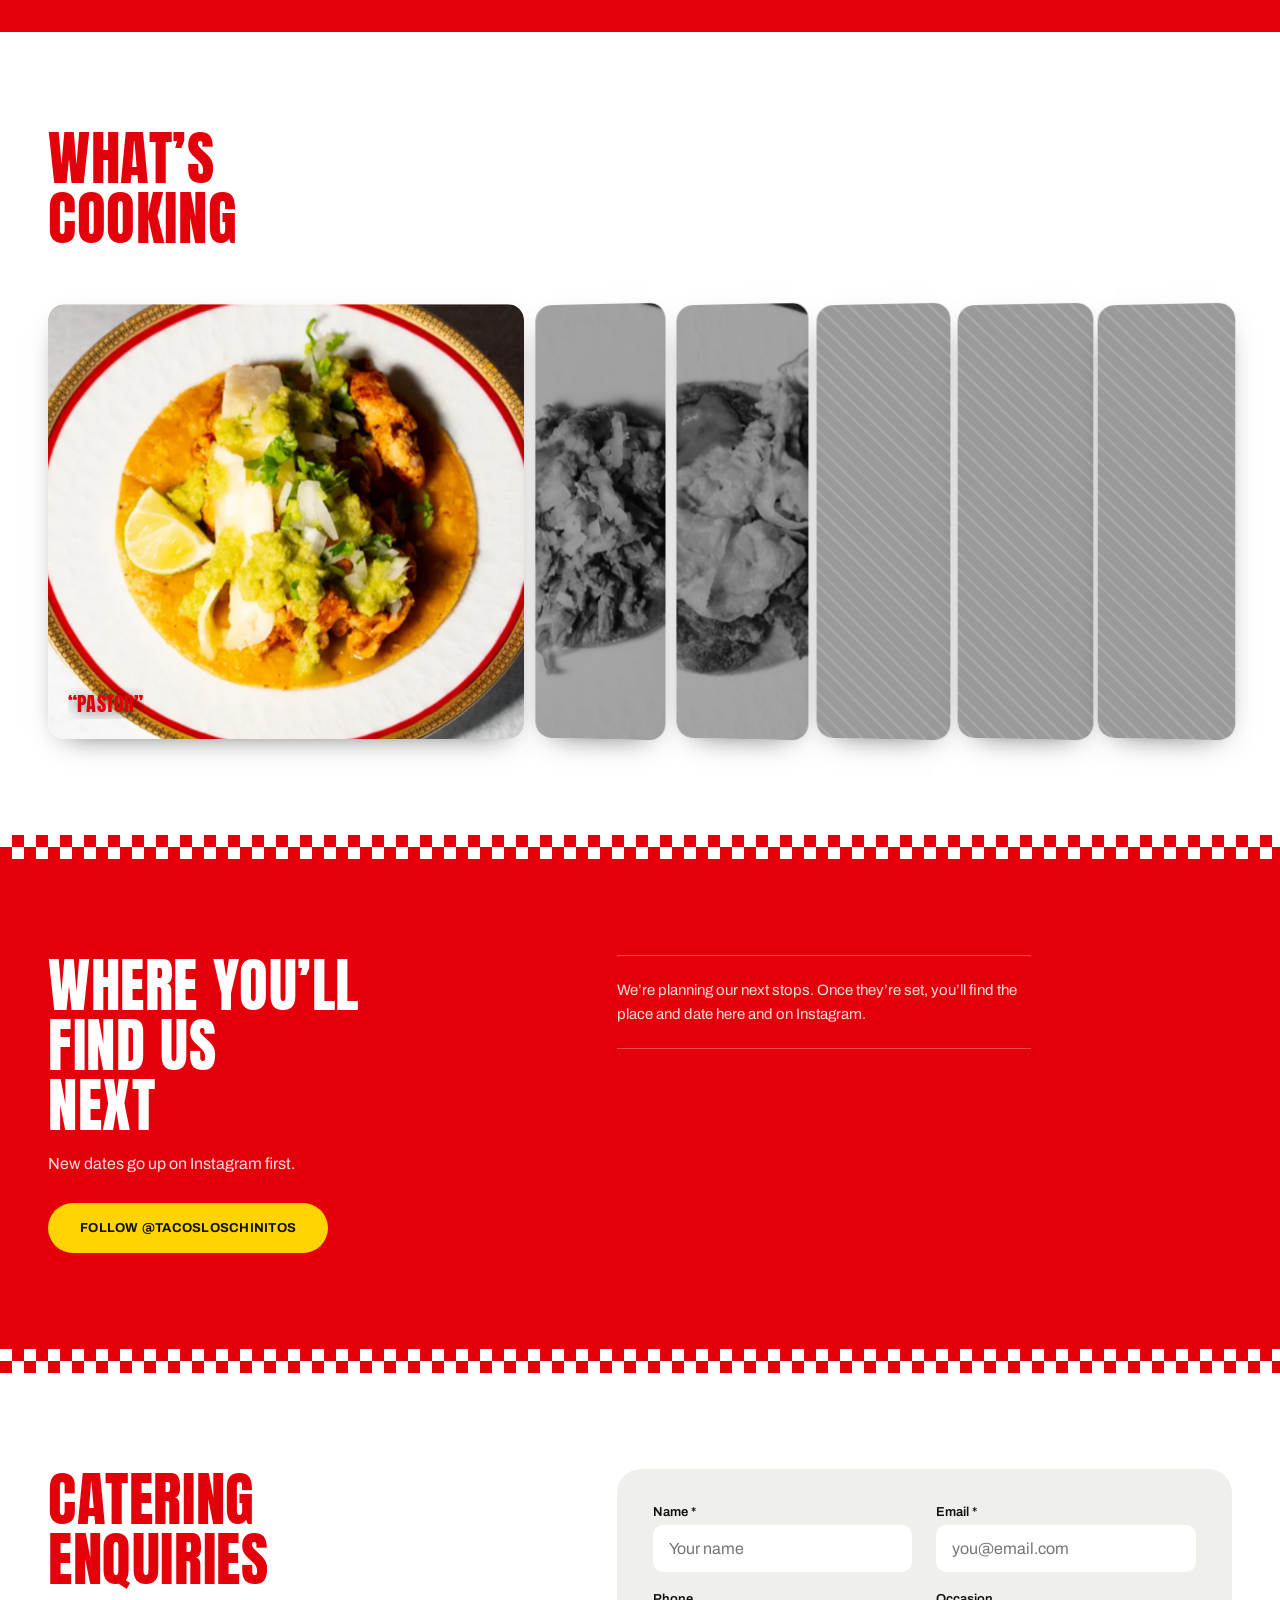
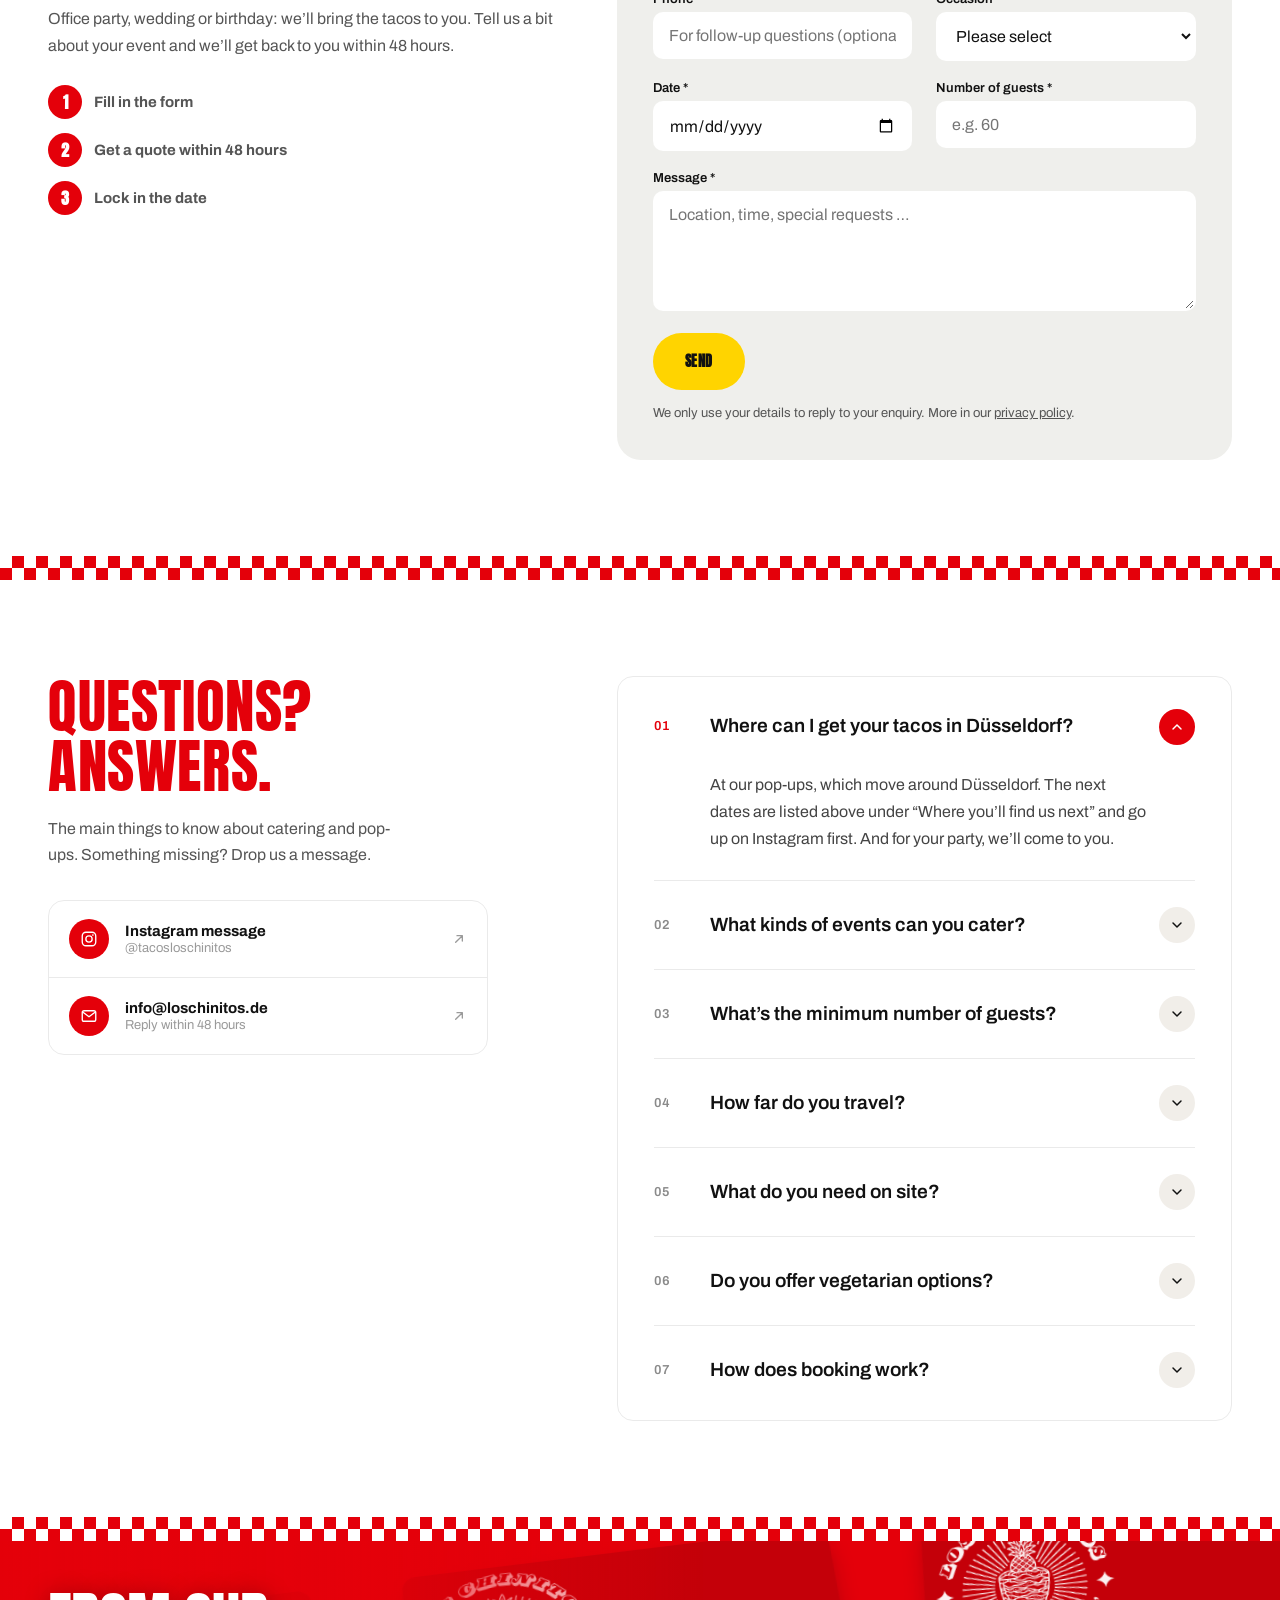
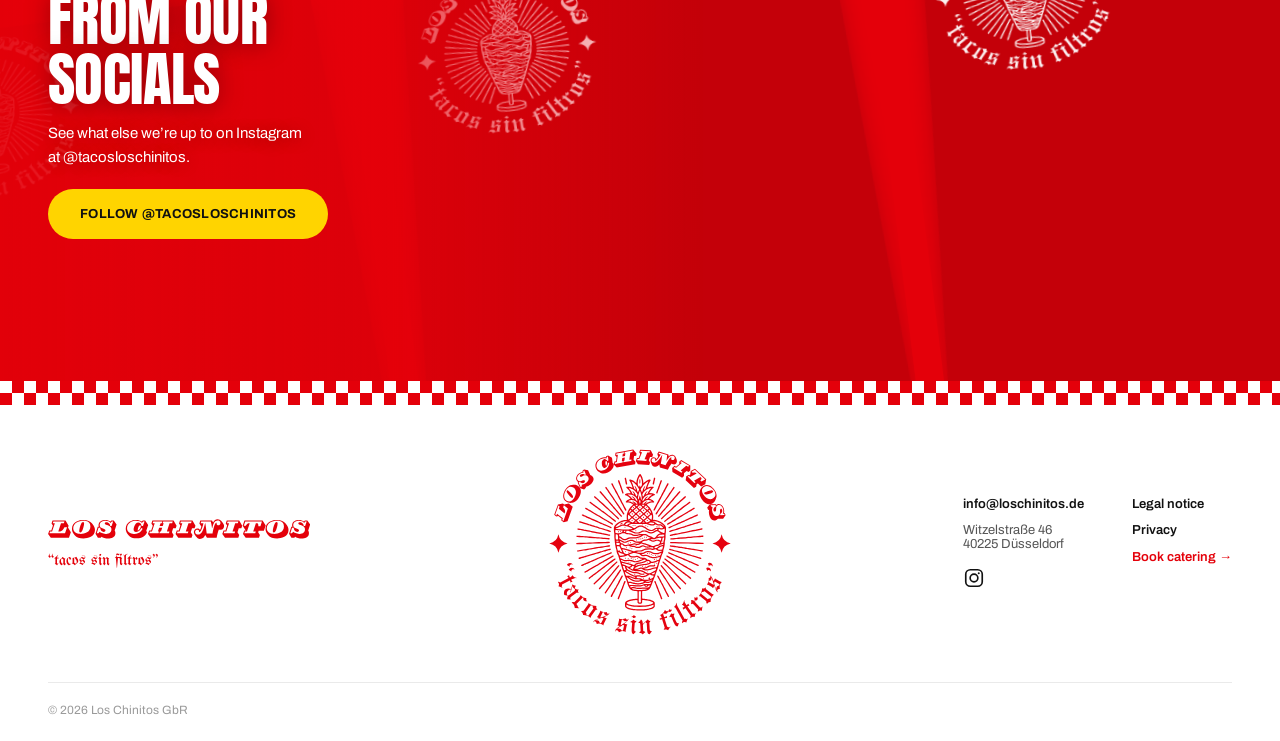
==== commit 28fbd5cc: "Faster images, pop-up dates in the HTML for search engines, 404 page - Responsive image sizes (srcse" ====
--- a/en/index.html
+++ b/en/index.html
@@ -30,14 +30,15 @@
 <meta property="og:image:alt" content="Los Chinitos emblem and wordmark on red" />
 <meta name="twitter:card" content="summary_large_image" />
 
+<link rel="preload" as="image" href="../hero-tacos-mobile.webp" imagesrcset="../hero-tacos-mobile-600.webp 600w, ../hero-tacos-mobile-900.webp 900w, ../hero-tacos-mobile.webp 1200w" imagesizes="100vw" media="(max-width: 700px)" fetchpriority="high" />
+<link rel="preload" as="image" href="../hero-tacos.webp" imagesrcset="../hero-tacos-1280.webp 1280w, ../hero-tacos-1920.webp 1920w, ../hero-tacos.webp 2400w" imagesizes="100vw" media="(min-width: 701px)" fetchpriority="high" />
+<link rel="preload" href="../fonts/anton-latin-400-normal.woff2" as="font" type="font/woff2" crossorigin />
+<link rel="preload" href="../fonts/archivo-latin-400-normal.woff2" as="font" type="font/woff2" crossorigin />
 <link rel="stylesheet" href="../css/style.css" />
 <script type="application/ld+json">
 {
  "@context": "https://schema.org",
- "@type": [
-  "Organization",
-  "FoodEstablishment"
- ],
+ "@type": "Organization",
  "@id": "https://loschinitos.de/#org",
  "name": "Los Chinitos",
  "legalName": "Los Chinitos GbR",
@@ -83,10 +84,24 @@
    "name": "Thanh-Ton Pham"
   }
  ],
- "servesCuisine": [
-  "Mexican",
-  "Tacos",
-  "Street Food"
+ "makesOffer": [
+  {
+   "@type": "Offer",
+   "itemOffered": {
+    "@type": "Service",
+    "name": "Taco-Catering",
+    "serviceType": "Catering",
+    "description": "Taco catering for office parties, weddings, birthdays and private parties in and around Düsseldorf.",
+    "areaServed": {
+     "@type": "City",
+     "name": "Düsseldorf"
+    },
+    "provider": {
+     "@id": "https://loschinitos.de/#org"
+    }
+   },
+   "url": "https://loschinitos.de/#anfragen"
+  }
  ]
 }
 </script>
@@ -155,6 +170,7 @@
  "inLanguage": "en"
 }
 </script>
+<!-- events-ld -->
 </head>
 <body id="top">
 
@@ -225,8 +241,8 @@
 <!-- ============ HERO ============ -->
 <section class="hero" id="hero">
   <picture>
-    <source media="(max-width: 700px)" srcset="../hero-tacos-mobile.webp" />
-    <img class="hero-media" src="../hero-tacos.webp" alt="Three tacos seen from above on porcelain plates with red rims: taco al pastor, ribeye gaonera and suadero with onion, coriander, salsa and lime – Los Chinitos, tacos from Düsseldorf" data-i18n-alt="img.hero" width="2400" height="1350" fetchpriority="high" />
+    <source media="(max-width: 700px)" srcset="../hero-tacos-mobile-600.webp 600w, ../hero-tacos-mobile-900.webp 900w, ../hero-tacos-mobile.webp 1200w" sizes="100vw" />
+    <img class="hero-media" src="../hero-tacos.webp" srcset="../hero-tacos-1280.webp 1280w, ../hero-tacos-1920.webp 1920w, ../hero-tacos.webp 2400w" sizes="100vw" alt="Three tacos seen from above on porcelain plates with red rims: taco al pastor, ribeye gaonera and suadero with onion, coriander, salsa and lime – Los Chinitos, tacos from Düsseldorf" data-i18n-alt="img.hero" width="2400" height="1350" fetchpriority="high" />
   </picture>
   <div class="hero-scrim"></div>
   <div class="hero-inner">
@@ -269,7 +285,7 @@
         </div>
 
         <div class="story-img-block" data-story="img">
-          <img src="../founders-story-v2.webp" loading="lazy" decoding="async" width="1600" height="2000" alt="The three founders of Los Chinitos, Toni, Linh and Mato, in front of a red sunburst with the words “We are Los Chinitos”" data-i18n-alt="story.imgAlt" />
+          <img src="../founders-story-v2.webp" srcset="../founders-story-v2-700.webp 700w, ../founders-story-v2-1000.webp 1000w, ../founders-story-v2.webp 1600w" sizes="(max-width: 900px) 90vw, 36vw" loading="lazy" decoding="async" width="1600" height="2000" alt="The three founders of Los Chinitos, Toni, Linh and Mato, in front of a red sunburst with the words “We are Los Chinitos”" data-i18n-alt="story.imgAlt" />
           <div class="story-names">
             <span class="quoted">TONI</span>
             <span class="quoted">LINH</span>
@@ -325,7 +341,7 @@
          data-default-index="0" data-expand-ratio="0.42" data-parallax="0.5" data-tilt="8" data-trigger="hover">
       <div class="ag-panel" role="listitem" tabindex="0" aria-label="Pastor">
         <span class="ag-panel__frame">
-          <span class="ag-panel__media"><img src="../taco_pastor.webp" alt="Taco al pastor by Los Chinitos: marinated meat on a corn tortilla with onion, coriander, green salsa and lime" data-i18n-alt="img.pastor" loading="lazy" draggable="false" /></span>
+          <span class="ag-panel__media"><img src="../taco_pastor.webp" srcset="../taco_pastor-480.webp 480w, ../taco_pastor-800.webp 800w, ../taco_pastor-1200.webp 1200w, ../taco_pastor.webp 1600w" sizes="(max-width: 768px) 92vw, 660px" alt="Taco al pastor by Los Chinitos: marinated meat on a corn tortilla with onion, coriander, green salsa and lime" data-i18n-alt="img.pastor" loading="lazy" draggable="false" /></span>
           <span class="ag-panel__overlay" aria-hidden="true"></span>
           <span class="ag-panel__dim" aria-hidden="true"></span>
         </span>
@@ -333,7 +349,7 @@
       </div>
       <div class="ag-panel" role="listitem" tabindex="0" aria-label="Suadero">
         <span class="ag-panel__frame">
-          <span class="ag-panel__media"><img src="../taco_suadero.webp" alt="Taco de suadero by Los Chinitos: tender, finely chopped beef on a corn tortilla with onion, coriander, salsa and lime" data-i18n-alt="img.suadero" loading="lazy" draggable="false" /></span>
+          <span class="ag-panel__media"><img src="../taco_suadero.webp" srcset="../taco_suadero-480.webp 480w, ../taco_suadero-800.webp 800w, ../taco_suadero-1200.webp 1200w, ../taco_suadero.webp 1600w" sizes="(max-width: 768px) 92vw, 660px" alt="Taco de suadero by Los Chinitos: tender, finely chopped beef on a corn tortilla with onion, coriander, salsa and lime" data-i18n-alt="img.suadero" loading="lazy" draggable="false" /></span>
           <span class="ag-panel__overlay" aria-hidden="true"></span>
           <span class="ag-panel__dim" aria-hidden="true"></span>
         </span>
@@ -341,7 +357,7 @@
       </div>
       <div class="ag-panel" role="listitem" tabindex="0" aria-label="Ribeye Gaonera">
         <span class="ag-panel__frame">
-          <span class="ag-panel__media"><img src="../taco_ribeye.webp" alt="Taco de ribeye gaonera by Los Chinitos: ribeye steak on a corn tortilla with guacamole, salsa roja, grilled onions and lime" data-i18n-alt="img.ribeye" loading="lazy" draggable="false" /></span>
+          <span class="ag-panel__media"><img src="../taco_ribeye.webp" srcset="../taco_ribeye-480.webp 480w, ../taco_ribeye-800.webp 800w, ../taco_ribeye-1200.webp 1200w, ../taco_ribeye.webp 1600w" sizes="(max-width: 768px) 92vw, 660px" alt="Taco de ribeye gaonera by Los Chinitos: ribeye steak on a corn tortilla with guacamole, salsa roja, grilled onions and lime" data-i18n-alt="img.ribeye" loading="lazy" draggable="false" /></span>
           <span class="ag-panel__overlay" aria-hidden="true"></span>
           <span class="ag-panel__dim" aria-hidden="true"></span>
         </span>
@@ -391,7 +407,9 @@
       </div>
 
       <div class="events-right" id="events-list" aria-live="polite">
+        <!-- events:start (filled at deploy time by tools/build-events.js) -->
         <p class="events-empty" data-i18n="events.empty">We’re planning our next stops. Once they’re set, you’ll find the place and date here and on Instagram.</p>
+        <!-- events:end -->
       </div>
     </div>
   </div>
@@ -675,6 +693,7 @@
 <script src="../js/i18n.js"></script>
 <script src="../js/main.js"></script>
 <script src="../js/consent.js"></script>
+<script src="../js/events-render.js"></script>
 <script src="../js/live-data.js"></script>
 <script src="../js/faq.js"></script>
 <script>
